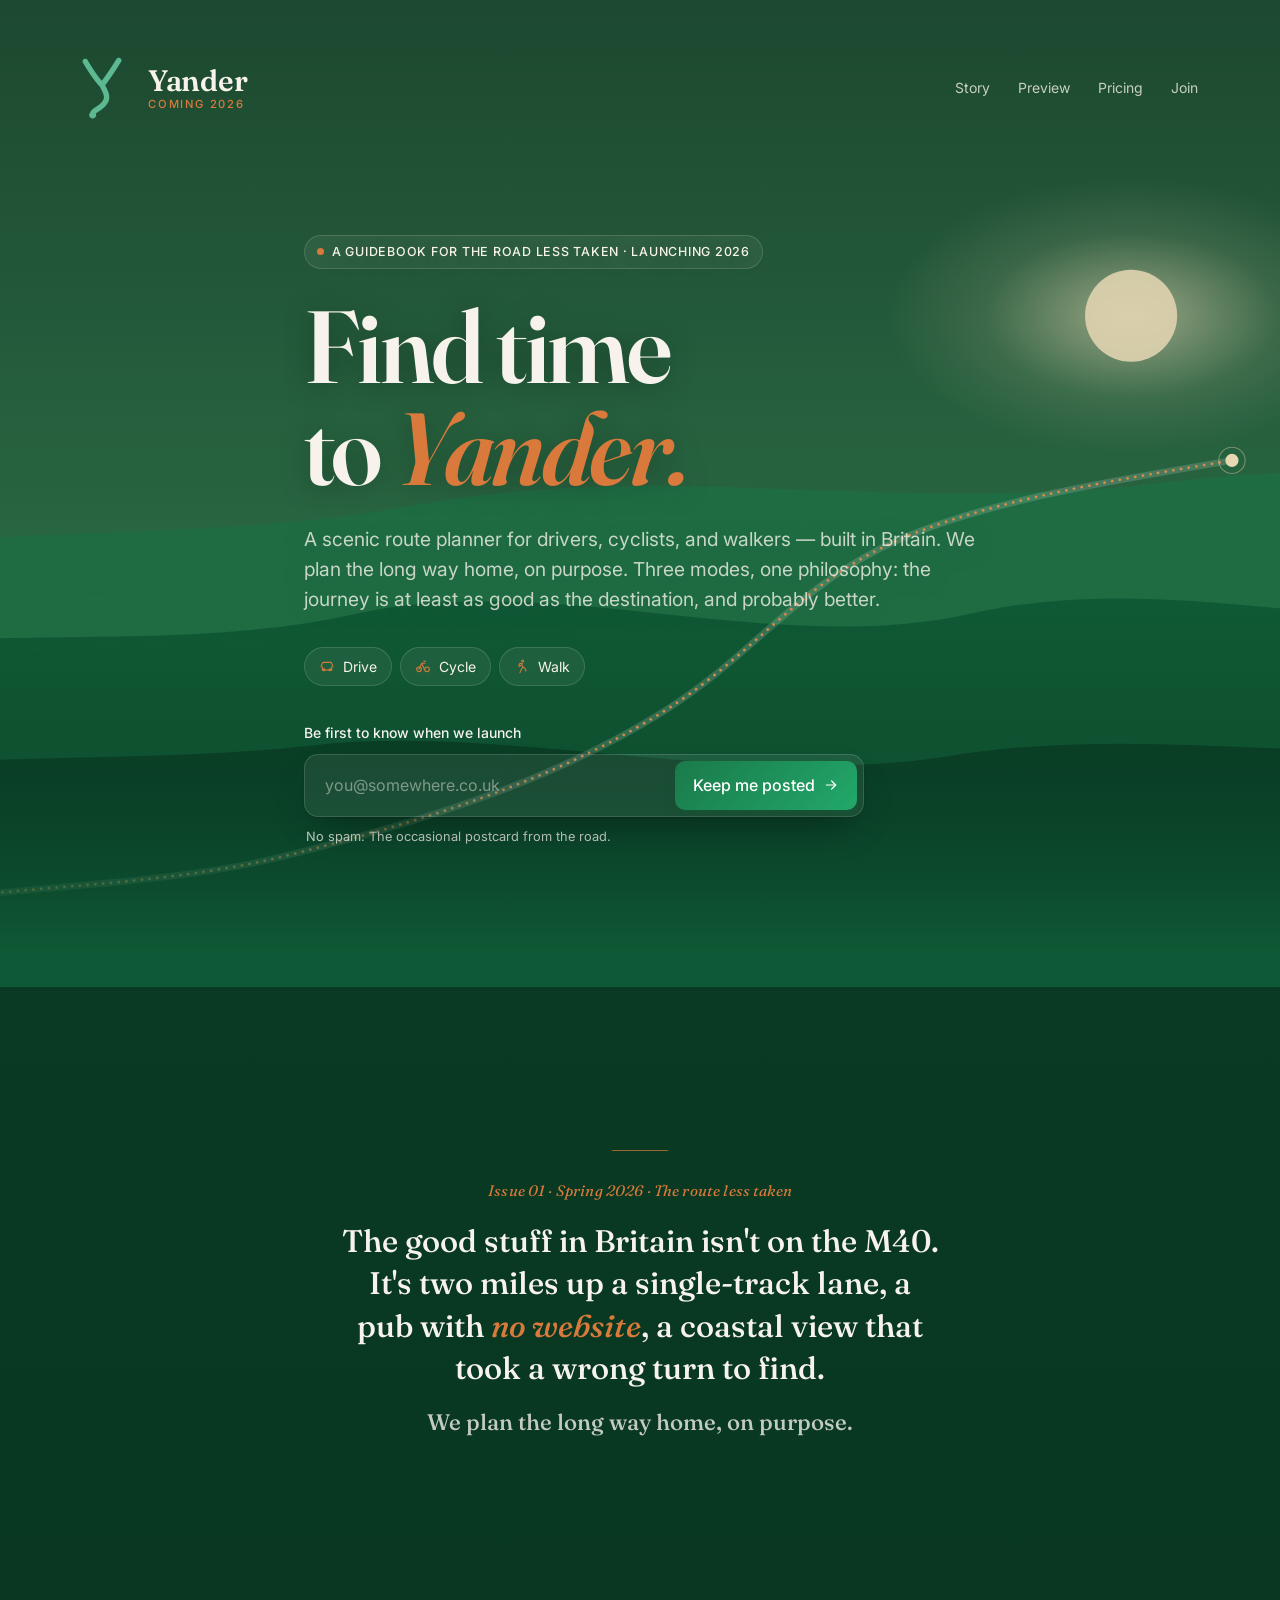
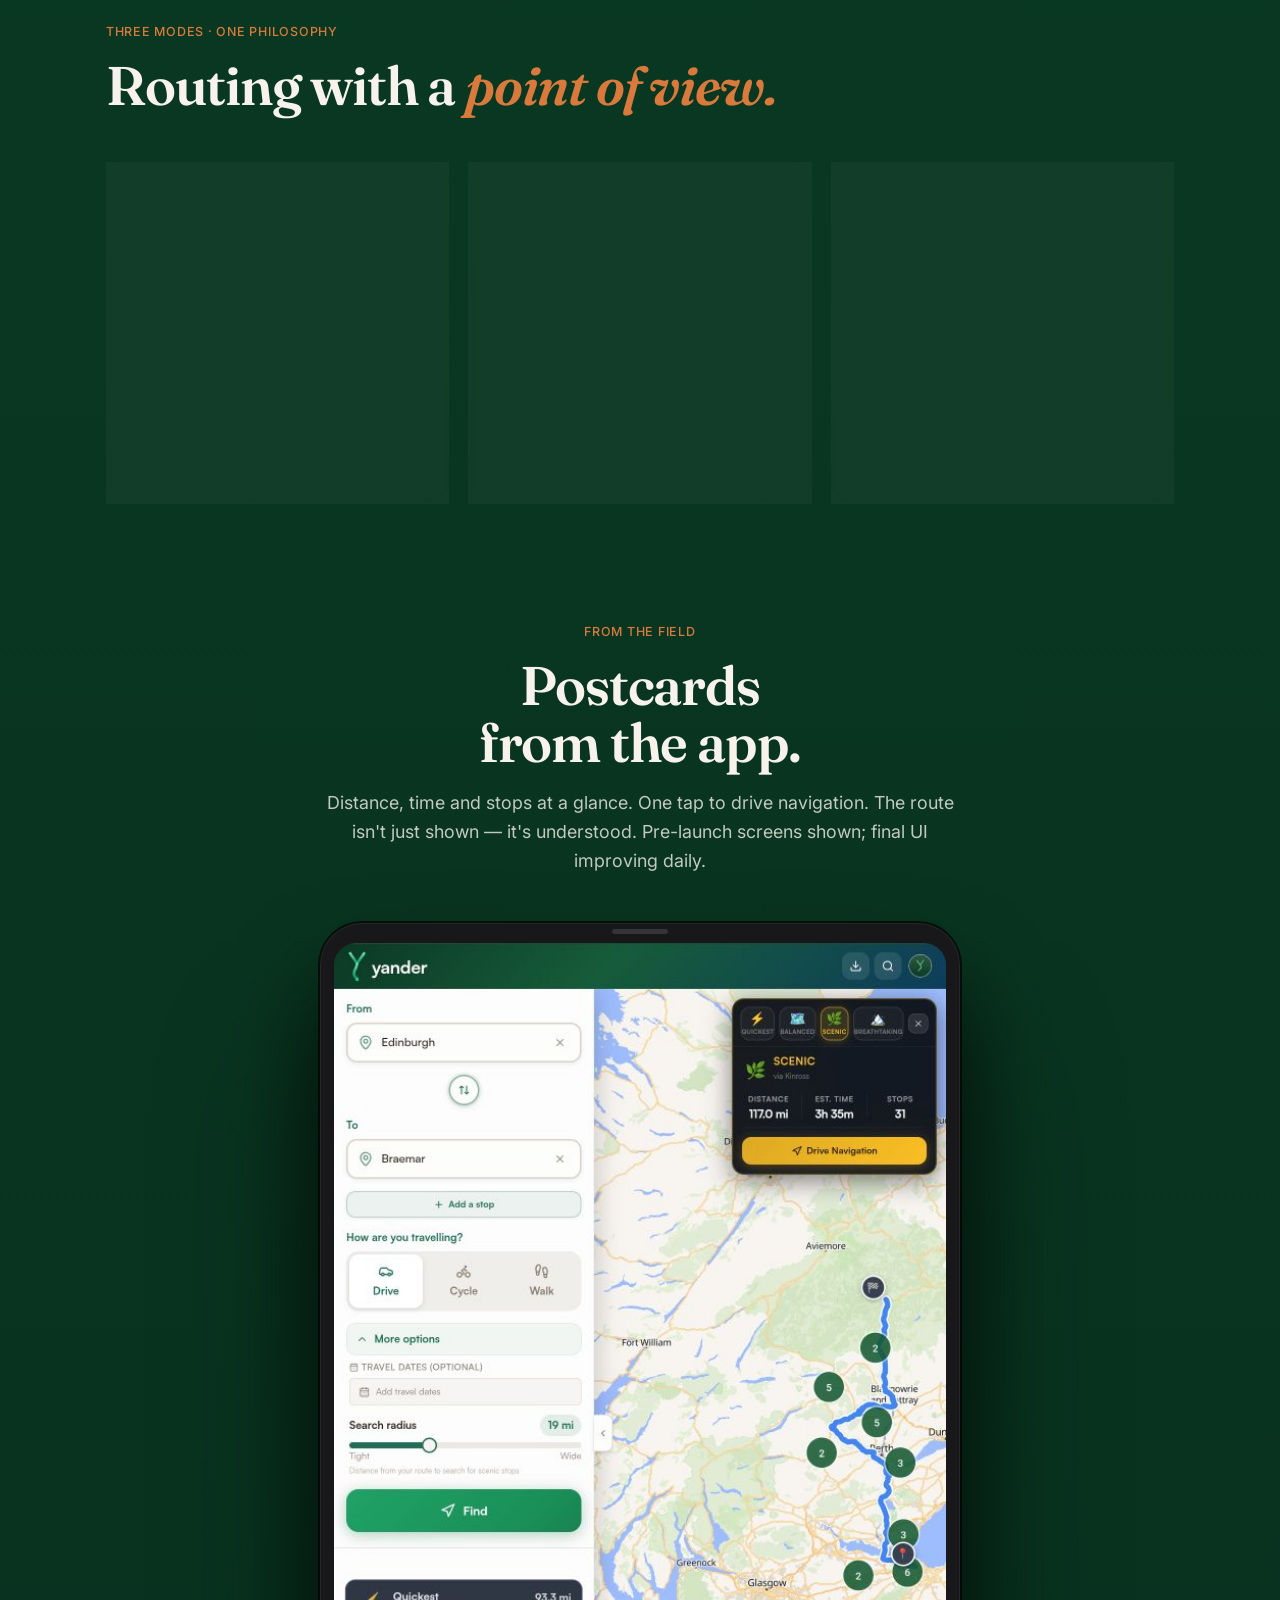
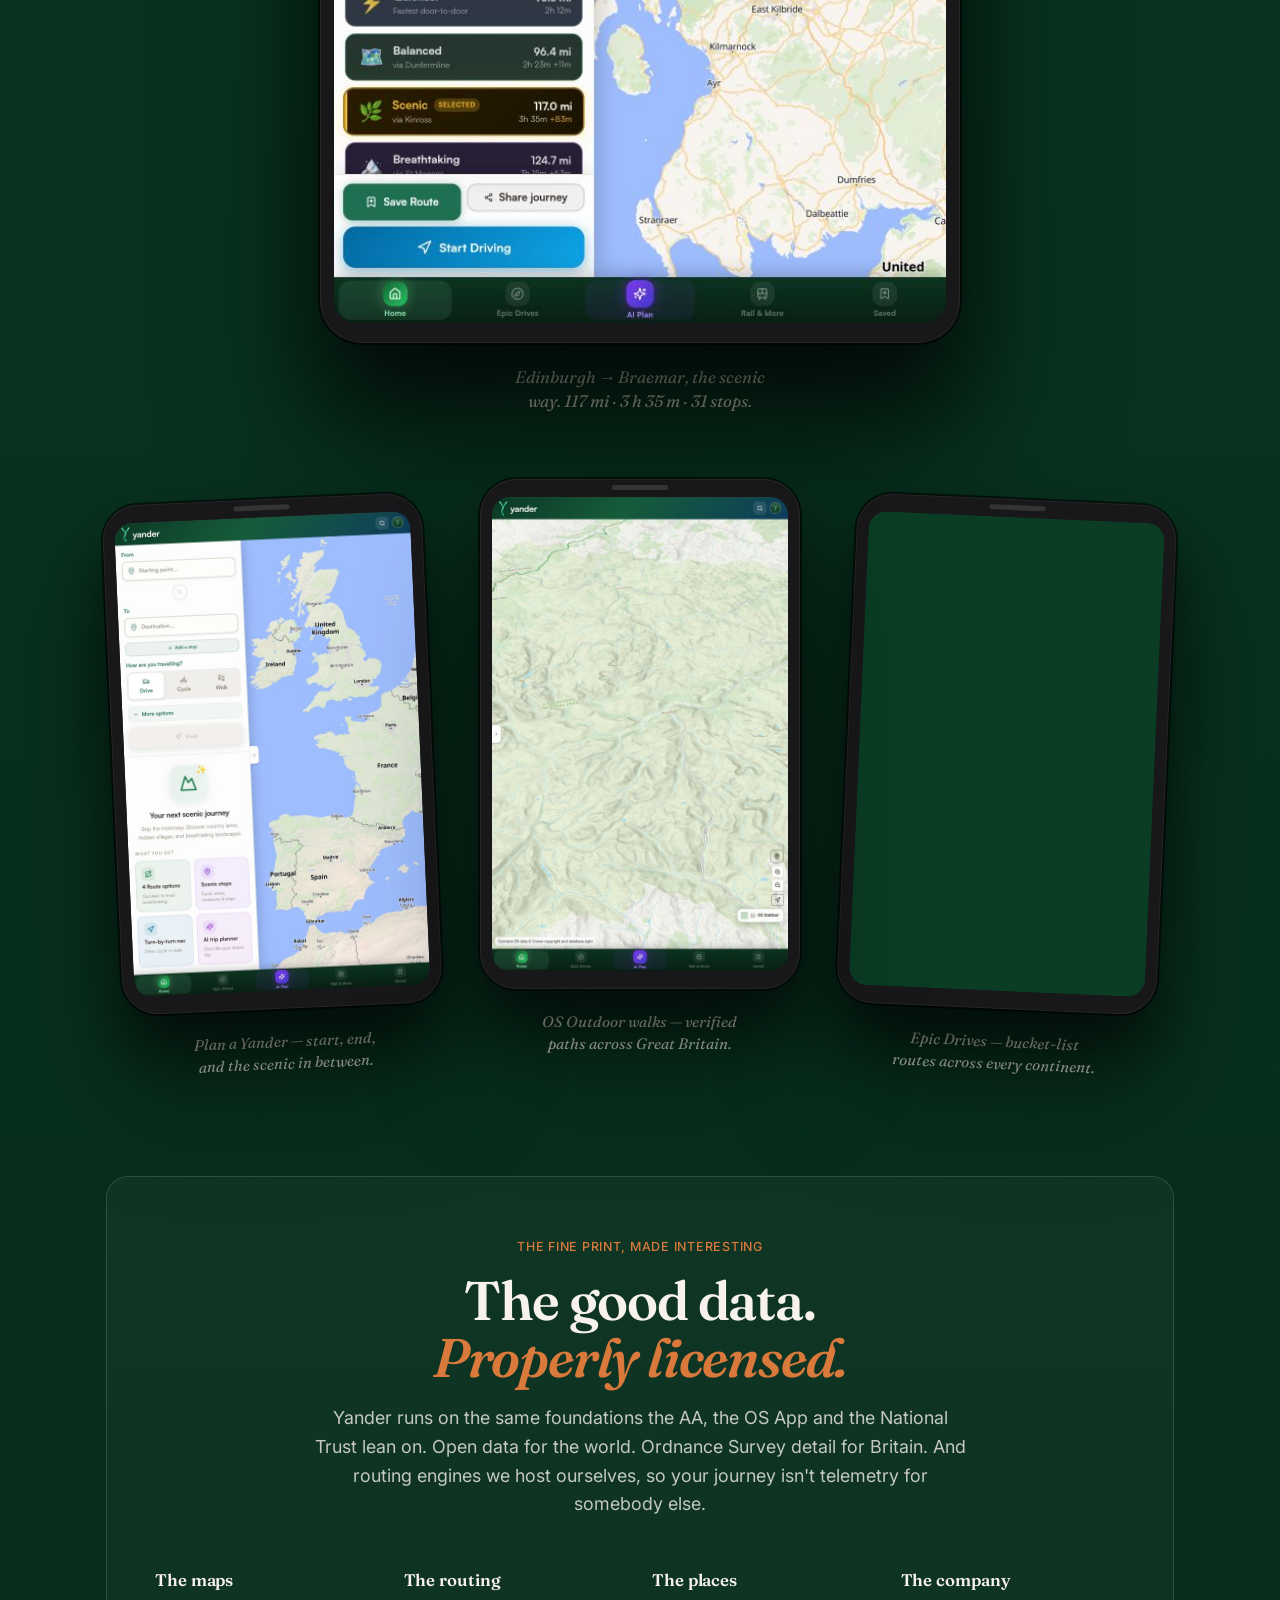
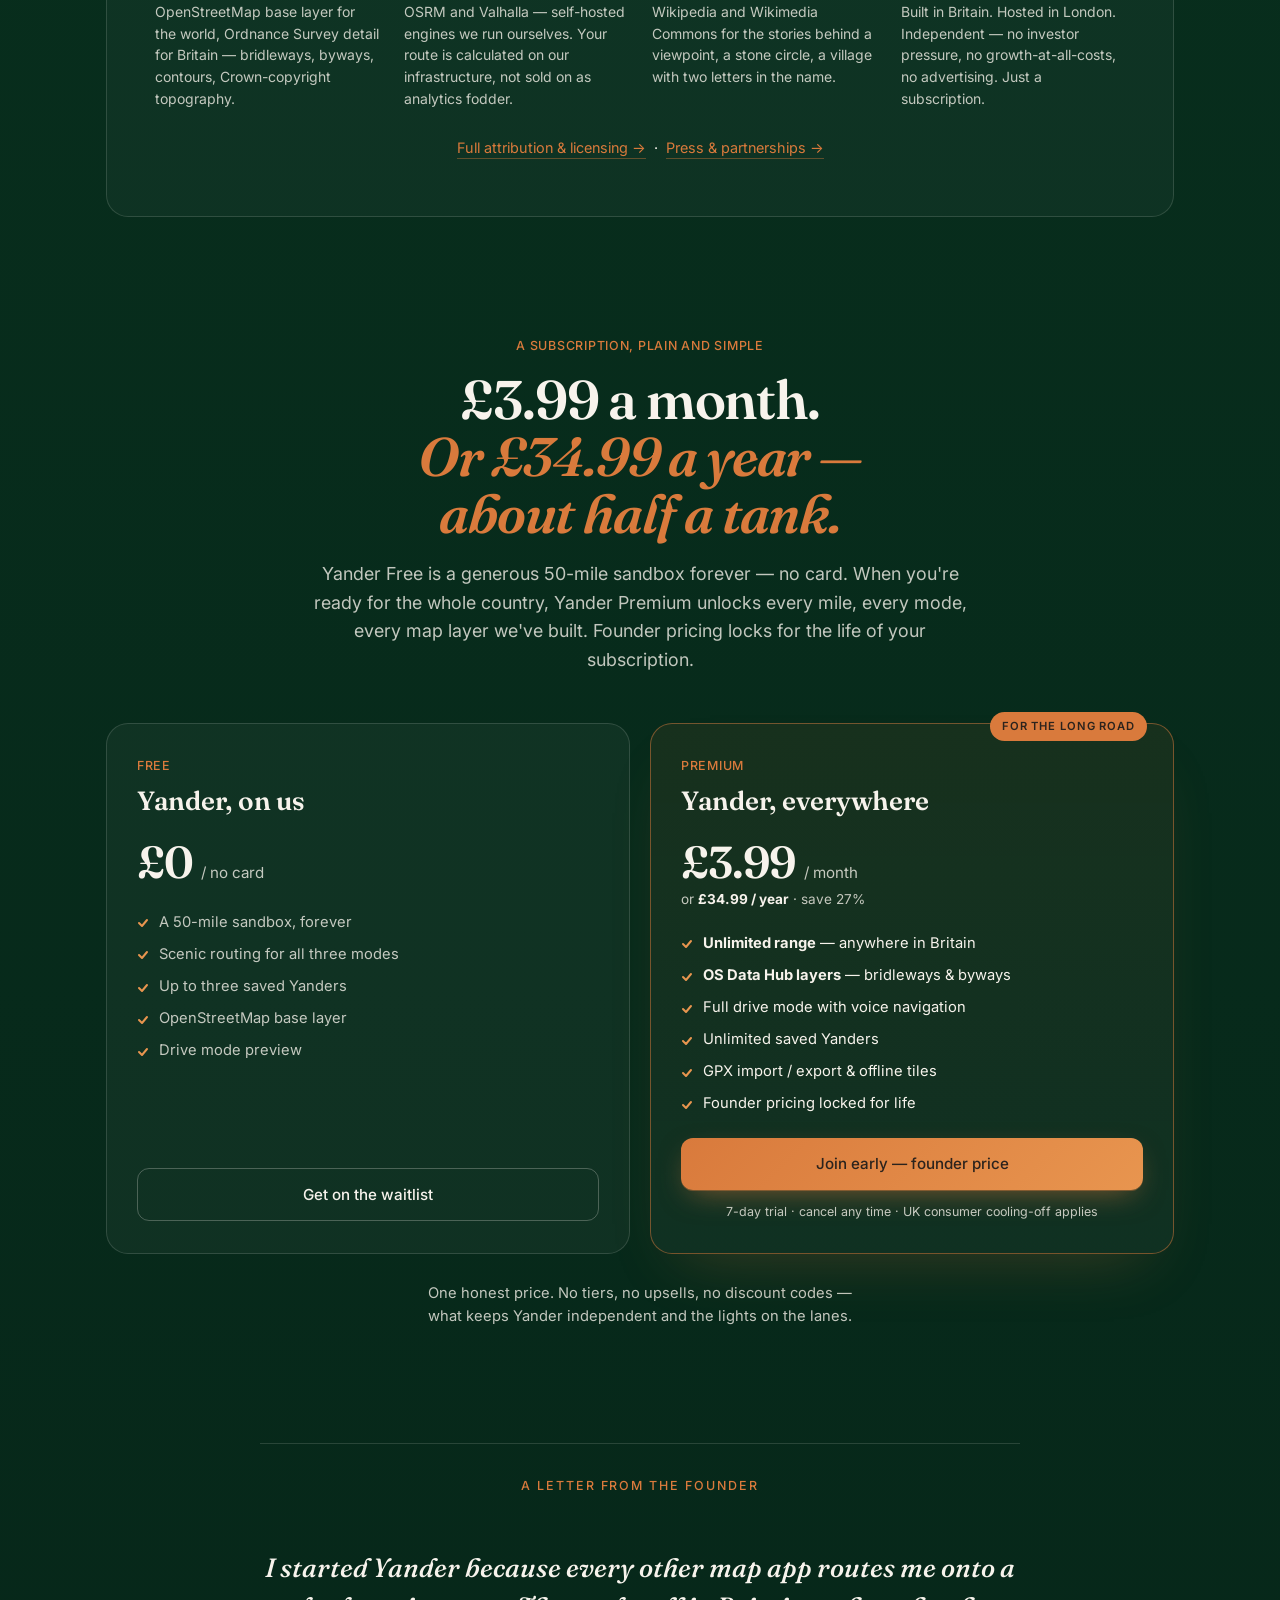
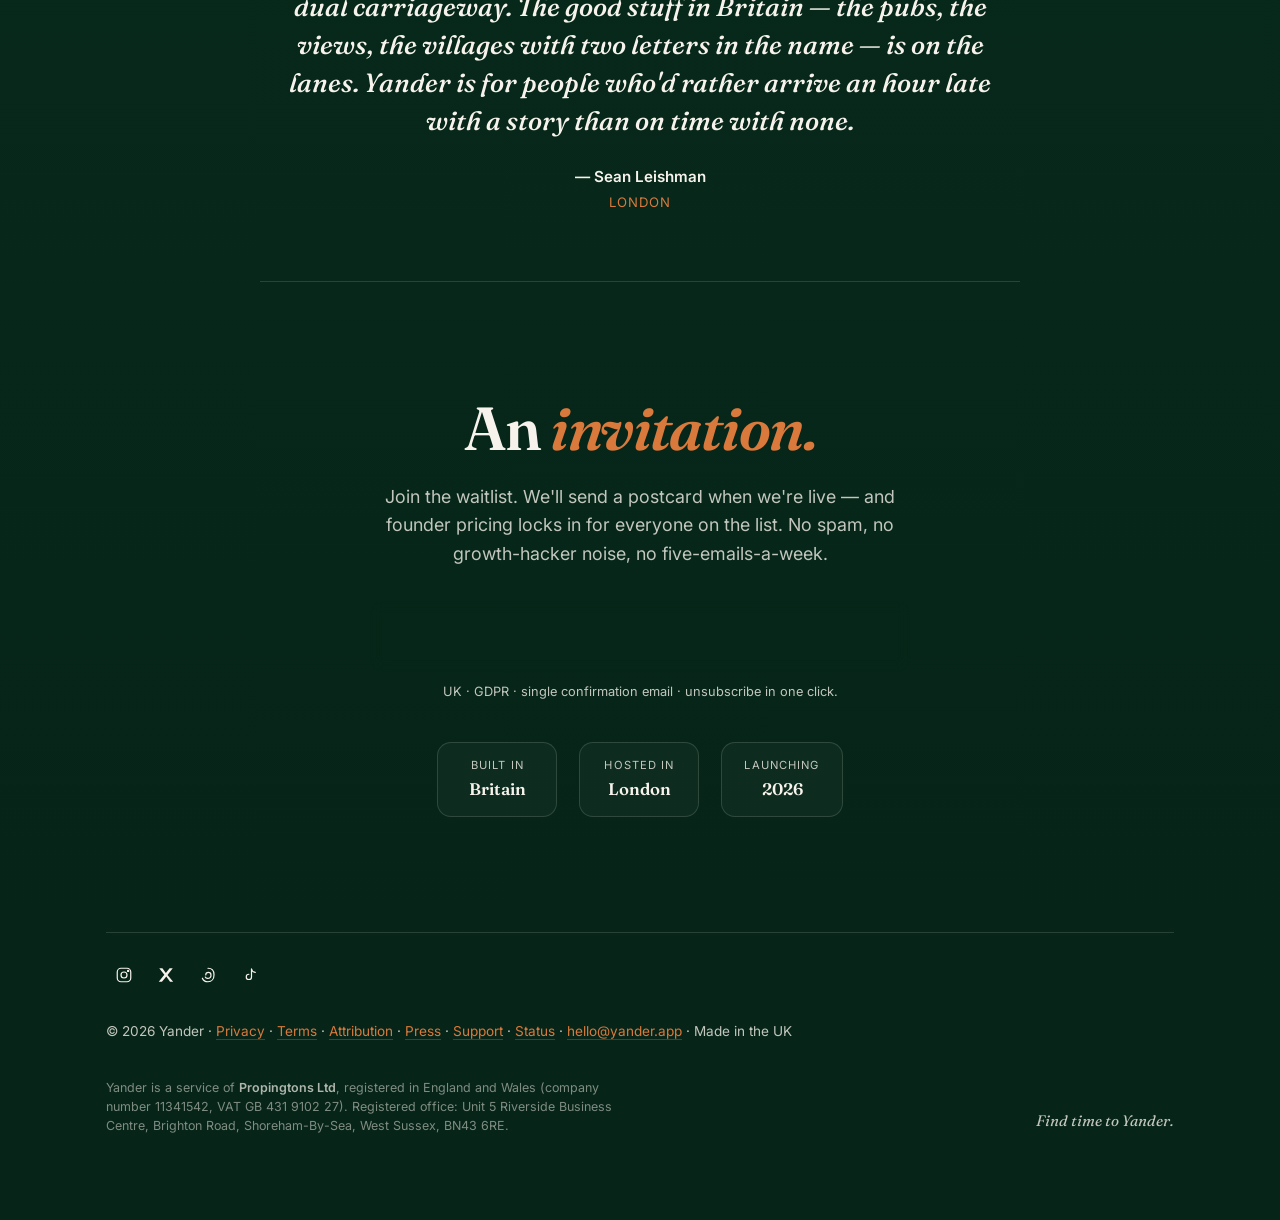
==== index.html @ 9f4876cf "Add Status link to footer (UptimeRobot public status page)" ====
<!doctype html>
<html lang="en">
  <head>
    <meta charset="utf-8" />
    <meta name="viewport" content="width=device-width, initial-scale=1, viewport-fit=cover" />
    <title>Yander — Find time to Yander.</title>
    <meta name="description" content="A guidebook for the road less taken. A scenic route planner for drivers, cyclists, and walkers — built in Britain, launching 2026." />

    <link rel="canonical" href="https://yander.app/" />

    <!-- Open Graph -->
    <meta property="og:title" content="Yander — Find time to Yander." />
    <meta property="og:description" content="A guidebook for the road less taken. A scenic route planner for drivers, cyclists, and walkers — built in Britain." />
    <meta property="og:type" content="website" />
    <meta property="og:url" content="https://yander.app/" />
    <meta property="og:image" content="https://yander.app/assets/og.png" />
    <meta property="og:image:width" content="1200" />
    <meta property="og:image:height" content="630" />
    <meta property="og:image:alt" content="Yander — coming 2026. The route less taken." />
    <meta property="og:site_name" content="Yander" />
    <meta property="og:locale" content="en_GB" />
    <meta name="twitter:card" content="summary_large_image" />
    <meta name="twitter:title" content="Yander — Find time to Yander." />
    <meta name="twitter:description" content="A guidebook for the road less taken. Launching 2026." />
    <meta name="twitter:image" content="https://yander.app/assets/og.png" />
    <meta name="theme-color" content="#0a3d24" />

    <link rel="icon" href="assets/favicon.ico" sizes="any" />
    <link rel="icon" type="image/png" sizes="32x32" href="assets/favicon-32.png" />
    <link rel="icon" type="image/png" sizes="16x16" href="assets/favicon-16.png" />
    <link rel="apple-touch-icon" sizes="180x180" href="assets/apple-touch-icon.png" />

    <!-- Fonts: Fraunces for warmth in the wordmark/hero, Inter for body -->
    <link rel="preconnect" href="https://fonts.googleapis.com" />
    <link rel="preconnect" href="https://fonts.gstatic.com" crossorigin />
    <link
      href="https://fonts.googleapis.com/css2?family=Fraunces:opsz,wght@9..144,400;9..144,500;9..144,600;9..144,700&family=Inter:wght@400;500;600&display=swap"
      rel="stylesheet"
    />

    <link rel="stylesheet" href="styles.css" />
  </head>
  <body>
    <!-- Horizon grid backdrop -->
    <svg class="topo" aria-hidden="true" viewBox="0 0 1600 900" preserveAspectRatio="xMidYMid slice">
      <defs>
        <linearGradient id="horizon-fade" x1="0" y1="0" x2="0" y2="1">
          <stop offset="0%" stop-color="#f7f3ec" stop-opacity="0" />
          <stop offset="55%" stop-color="#f7f3ec" stop-opacity="0.10" />
          <stop offset="100%" stop-color="#f7f3ec" stop-opacity="0" />
        </linearGradient>
        <mask id="horizon-mask">
          <rect x="0" y="0" width="1600" height="900" fill="url(#horizon-fade)" />
        </mask>
      </defs>
      <g stroke="#f7f3ec" stroke-opacity="0.18" stroke-width="0.6" fill="none" mask="url(#horizon-mask)">
        <line x1="-400" y1="900" x2="760" y2="540" />
        <line x1="-100" y1="900" x2="780" y2="540" />
        <line x1="200" y1="900" x2="795" y2="540" />
        <line x1="500" y1="900" x2="805" y2="540" />
        <line x1="800" y1="900" x2="815" y2="540" />
        <line x1="1100" y1="900" x2="825" y2="540" />
        <line x1="1400" y1="900" x2="835" y2="540" />
        <line x1="1700" y1="900" x2="845" y2="540" />
        <line x1="2000" y1="900" x2="855" y2="540" />
      </g>
      <g fill="none" stroke="#f7f3ec" stroke-opacity="0.10" stroke-width="1">
        <path d="M0,560 C300,540 520,548 760,540 C1020,530 1280,545 1600,540" />
        <path d="M0,610 C260,592 480,600 760,592 C1040,584 1280,594 1600,588" />
        <path d="M0,660 C240,640 460,648 740,640 C1040,632 1280,642 1600,636" />
      </g>
    </svg>

    <main class="page">

      <!-- ============ COVER (atmospheric backdrop wraps brand + hero) ============ -->
      <section class="cover">
        <svg class="landscape" viewBox="0 0 1600 900" preserveAspectRatio="xMidYMid slice" aria-hidden="true">
          <defs>
            <linearGradient id="sky" x1="0" y1="0" x2="0" y2="1">
              <stop offset="0%" stop-color="#1f4a32"/>
              <stop offset="55%" stop-color="#2d6b46"/>
              <stop offset="100%" stop-color="#3b8a5a"/>
            </linearGradient>
            <linearGradient id="hill1" x1="0" y1="0" x2="0" y2="1">
              <stop offset="0%" stop-color="#0a3d24"/>
              <stop offset="100%" stop-color="#052017"/>
            </linearGradient>
            <linearGradient id="hill2" x1="0" y1="0" x2="0" y2="1">
              <stop offset="0%" stop-color="#0f5a36"/>
              <stop offset="100%" stop-color="#0a3d24"/>
            </linearGradient>
            <linearGradient id="hill3" x1="0" y1="0" x2="0" y2="1">
              <stop offset="0%" stop-color="#1a7a4a"/>
              <stop offset="100%" stop-color="#0f5a36"/>
            </linearGradient>
            <radialGradient id="sun" cx="78%" cy="32%" r="14%">
              <stop offset="0%" stop-color="#fbe6c2" stop-opacity="0.6"/>
              <stop offset="60%" stop-color="#fbe6c2" stop-opacity="0.12"/>
              <stop offset="100%" stop-color="#fbe6c2" stop-opacity="0"/>
            </radialGradient>
          </defs>
          <rect x="0" y="0" width="1600" height="900" fill="url(#sky)"/>
          <rect x="0" y="0" width="1600" height="900" fill="url(#sun)"/>
          <circle cx="1248" cy="288" r="42" fill="#fbe6c2" opacity="0.85"/>
          <path d="M0,520 C220,470 380,500 600,460 C820,420 1040,470 1280,440 C1440,420 1560,440 1600,430 L1600,900 L0,900 Z" fill="url(#hill3)" opacity="0.55"/>
          <path d="M0,610 C180,560 360,600 540,560 C720,520 920,600 1100,560 C1280,520 1440,580 1600,560 L1600,900 L0,900 Z" fill="url(#hill2)" opacity="0.85"/>
          <path d="M0,720 C140,680 320,700 500,680 C680,660 880,720 1080,690 C1260,660 1440,700 1600,680 L1600,900 L0,900 Z" fill="url(#hill1)"/>
          <path d="M-40,860 C160,800 320,820 480,780 C640,740 740,700 820,650 C900,600 940,540 1020,500 C1100,460 1220,440 1340,420" stroke="#f7f3ec" stroke-width="6" fill="none" stroke-opacity="0.18" stroke-linecap="round"/>
          <path d="M-40,860 C160,800 320,820 480,780 C640,740 740,700 820,650 C900,600 940,540 1020,500 C1100,460 1220,440 1340,420" stroke="#e8954f" stroke-width="2.5" fill="none" stroke-linecap="round" stroke-dasharray="0.1 7"/>
          <circle cx="1340" cy="420" r="6" fill="#fbe6c2"/>
          <circle cx="1340" cy="420" r="12" fill="none" stroke="#fbe6c2" stroke-opacity="0.4"/>
        </svg>

      <!-- ============ HEADER ============ -->
      <header class="brand">
        <img class="emblem" src="assets/yander-y.png" alt="Yander — an organic Y mark whose stem winds like a road to a destination dot" width="120" height="144" />
        <div class="brand__text">
          <div class="wordmark">Yander</div>
          <div class="brand__sub">Coming 2026</div>
        </div>
        <nav class="topnav" aria-label="Primary">
          <a href="#story">Story</a>
          <a href="#showcase">Preview</a>
          <a href="#pricing">Pricing</a>
          <a href="#join">Join</a>
        </nav>
      </header>

      <!-- ============ HERO ============ -->
      <section class="hero">
        <p class="eyebrow"><span class="dot"></span> A guidebook for the road less taken · Launching 2026</p>
        <h1 class="headline">Find time<br />to <em>Yander.</em></h1>
        <p class="lede">
          A scenic route planner for drivers, cyclists, and walkers — built in Britain.
          We plan the long way home, on purpose. Three modes, one philosophy: the
          journey is at least as good as the destination, and probably better.
        </p>

        <ul class="modes" aria-label="Travel modes">
          <li>
            <svg viewBox="0 0 24 24" fill="none" stroke="currentColor" stroke-width="1.6" stroke-linecap="round" stroke-linejoin="round" aria-hidden="true"><path d="M3 13l2-5a2 2 0 0 1 1.9-1.4h10.2A2 2 0 0 1 19 8l2 5"/><path d="M5 18h14"/><path d="M5 13v5"/><path d="M19 13v5"/><circle cx="7.5" cy="17.5" r="1.5"/><circle cx="16.5" cy="17.5" r="1.5"/></svg>
            Drive
          </li>
          <li>
            <svg viewBox="0 0 24 24" fill="none" stroke="currentColor" stroke-width="1.6" stroke-linecap="round" stroke-linejoin="round" aria-hidden="true"><circle cx="6" cy="17" r="3.5"/><circle cx="18" cy="17" r="3.5"/><path d="M6 17l4-9h5"/><path d="M10 8l4 9"/><path d="M13 5h3"/></svg>
            Cycle
          </li>
          <li>
            <svg viewBox="0 0 24 24" fill="none" stroke="currentColor" stroke-width="1.6" stroke-linecap="round" stroke-linejoin="round" aria-hidden="true"><circle cx="13" cy="4.5" r="1.6"/><path d="M9 22l2.5-6 2-2.5-2-3.5L8 13"/><path d="M13.5 13.5l3 2 1.5 4"/><path d="M7 11l2-3 4 .5"/></svg>
            Walk
          </li>
        </ul>

        <form class="signup" id="signup-form" action="/subscribe" method="post" novalidate>
          <label class="signup__label" for="email">
            Be first to know when we launch
          </label>
          <div class="signup__row">
            <input
              id="email"
              name="email"
              type="email"
              required
              autocomplete="email"
              placeholder="you@somewhere.co.uk"
              aria-label="Email address"
            />
            <button type="submit" id="signup-submit">
              <span class="signup__btn-label">Keep me posted</span>
              <svg viewBox="0 0 24 24" fill="none" stroke="currentColor" stroke-width="1.8" stroke-linecap="round" stroke-linejoin="round" aria-hidden="true"><path d="M5 12h14"/><path d="M13 6l6 6-6 6"/></svg>
            </button>
          </div>
          <p class="signup__hint" id="signup-hint" role="status" aria-live="polite">No spam. The occasional postcard from the road.</p>
          <input type="hidden" name="source" value="holding-page" />
        </form>
      </section>
      </section> <!-- /.cover -->

      <!-- ============ STORY (editorial opener) ============ -->
      <section class="manifesto" id="story" aria-label="Why Yander exists">
        <div class="manifesto__rule"><span></span></div>
        <p class="manifesto__kicker">Issue 01 · Spring 2026 · The route less taken</p>
        <p class="manifesto__body">
          The good stuff in Britain isn't on the M40. It's two miles up a single-track
          lane, a pub with <em>no website</em>, a coastal view that took a wrong turn
          to find.
        </p>
        <p class="manifesto__body">
          We plan the long way home, on purpose.
        </p>
      </section>

      <!-- ============ THREE PILLARS ============ -->
      <section class="pillars" id="what" aria-labelledby="what-h">
        <header class="section__head">
          <p class="eyebrow eyebrow--quiet">Three modes · one philosophy</p>
          <h2 id="what-h" class="section__title">Routing with a <em>point of view.</em></h2>
        </header>

        <div class="pillar-grid">

          <article class="pillar">
            <div class="pillar__art" aria-hidden="true">
              <svg viewBox="0 0 200 140" fill="none" stroke="currentColor" stroke-width="1.4" stroke-linecap="round" stroke-linejoin="round">
                <!-- Stylised winding road -->
                <path d="M10,120 C40,100 50,70 80,60 C110,50 130,80 160,70 C180,64 190,40 195,20" stroke="rgba(247,243,236,0.18)" stroke-width="14" stroke-linecap="round"/>
                <path d="M10,120 C40,100 50,70 80,60 C110,50 130,80 160,70 C180,64 190,40 195,20" stroke="#e8954f"/>
                <path d="M10,120 C40,100 50,70 80,60 C110,50 130,80 160,70 C180,64 190,40 195,20" stroke="#f7f3ec" stroke-dasharray="2 6" stroke-opacity="0.5"/>
                <!-- Points of interest -->
                <circle cx="80" cy="60" r="3.5" fill="#e8954f" stroke="none"/>
                <circle cx="160" cy="70" r="3.5" fill="#e8954f" stroke="none"/>
                <!-- Destination -->
                <circle cx="195" cy="20" r="5" fill="#22a86a" stroke="none"/>
                <circle cx="195" cy="20" r="9" stroke="#22a86a" stroke-opacity="0.4"/>
              </svg>
            </div>
            <h3 class="pillar__title">Scenic by default</h3>
            <p class="pillar__body">
              Pick a start, pick a destination, pick a mood — scenic, quiet, coastal.
              Yander finds the route the GPS won't show you. Viewpoints, villages,
              woodland, coast. Always with an honest ETA.
            </p>
          </article>

          <article class="pillar">
            <div class="pillar__art" aria-hidden="true">
              <svg viewBox="0 0 200 140" fill="none" stroke="currentColor" stroke-width="1.4" stroke-linecap="round" stroke-linejoin="round">
                <!-- Phone -->
                <rect x="60" y="14" width="80" height="112" rx="14" stroke="rgba(247,243,236,0.22)" fill="rgba(247,243,236,0.04)"/>
                <!-- Speedo arc -->
                <path d="M82,80 A22,22 0 0 1 118,80" stroke="rgba(247,243,236,0.3)" stroke-width="3"/>
                <path d="M82,80 A22,22 0 0 1 104,58" stroke="#e8954f" stroke-width="3"/>
                <text x="100" y="80" text-anchor="middle" fill="#f7f3ec" font-family="Inter, system-ui" font-size="13" font-weight="600">42</text>
                <text x="100" y="94" text-anchor="middle" fill="rgba(247,243,236,0.55)" font-family="Inter, system-ui" font-size="6" letter-spacing="0.1em">MPH</text>
                <!-- Next instruction -->
                <path d="M76,110 L90,110 L86,106 M90,110 L86,114" stroke="#22a86a"/>
                <line x1="96" y1="110" x2="124" y2="110" stroke="rgba(247,243,236,0.4)"/>
                <line x1="96" y1="118" x2="118" y2="118" stroke="rgba(247,243,236,0.25)"/>
                <!-- Voice waves -->
                <path d="M30,70 q4,-8 8,0 q4,8 8,0" stroke="#e8954f"/>
                <path d="M154,70 q4,-8 8,0 q4,8 8,0" stroke="#e8954f"/>
              </svg>
            </div>
            <h3 class="pillar__title">Drive the long way</h3>
            <p class="pillar__body">
              Drive mode with calm voice prompts, big legible glances, and background
              location that won't drop when a call comes in. A co-pilot for the back
              roads, not a chaperone.
            </p>
          </article>

          <article class="pillar">
            <div class="pillar__art" aria-hidden="true">
              <svg viewBox="0 0 200 140" fill="none" stroke="currentColor" stroke-width="1.4" stroke-linecap="round" stroke-linejoin="round">
                <!-- Compass / radius -->
                <circle cx="100" cy="70" r="46" stroke="rgba(247,243,236,0.18)" stroke-dasharray="3 5"/>
                <circle cx="100" cy="70" r="46" stroke="#e8954f" stroke-opacity="0.35"/>
                <circle cx="100" cy="70" r="4" fill="#22a86a" stroke="none"/>
                <!-- N marker -->
                <text x="100" y="20" text-anchor="middle" fill="rgba(247,243,236,0.5)" font-family="Inter, system-ui" font-size="8" letter-spacing="0.15em">50 MILES</text>
                <!-- Compass points (POIs) -->
                <circle cx="138" cy="42" r="2.5" fill="#e8954f" stroke="none"/>
                <circle cx="62" cy="86" r="2.5" fill="#e8954f" stroke="none"/>
                <circle cx="124" cy="104" r="2.5" fill="#e8954f" stroke="none"/>
                <circle cx="70" cy="48" r="2.5" fill="#e8954f" stroke="none"/>
                <circle cx="146" cy="78" r="2.5" fill="#e8954f" stroke="none"/>
              </svg>
            </div>
            <h3 class="pillar__title">Keep them all</h3>
            <p class="pillar__body">
              Every Yander is saved to your library. Drop pins, write notes, share
              with whoever you'd take along. Ready for next Sunday — or the Sunday
              after that.
            </p>
          </article>

        </div>
      </section>

      <!-- ============ APP SHOWCASE ============ -->
      <section class="showcase" id="showcase" aria-labelledby="showcase-h">
        <header class="section__head section__head--center">
          <p class="eyebrow eyebrow--quiet">From the field</p>
          <h2 id="showcase-h" class="section__title">Postcards<br/>from the app.</h2>
          <p class="section__lede">
            Distance, time and stops at a glance. One tap to drive navigation. The route
            isn't just shown — it's understood. Pre-launch screens shown; final UI improving daily.
          </p>
        </header>

        <div class="ipads">

          <!-- Hero iPad: full route view -->
          <figure class="ipad ipad--hero" aria-label="Yander scenic route from Edinburgh to Braemar, 117 miles, 3 hours 35 minutes, 31 curated stops">
            <div class="device device--tablet">
              <span class="device__notch" aria-hidden="true"></span>
              <img src="./assets/yander-screen-route.jpg" alt="Yander route planner showing a 117-mile scenic drive from Edinburgh to Braemar via Kinross with 31 curated stops." loading="eager" decoding="async" />
            </div>
            <figcaption>Edinburgh → Braemar, the scenic way. <span style="white-space:nowrap">117 mi · 3 h 35 m · 31 stops.</span></figcaption>
          </figure>

          <!-- Supporting row -->
          <div class="ipads__row">
            <figure class="ipad ipad--left" aria-label="Yander planner with drive, cycle and walk modes">
              <div class="device device--tablet">
                <span class="device__notch" aria-hidden="true"></span>
                <img src="./assets/yander-screen-planner.jpg" alt="Yander planner with From / To fields, drive, cycle and walk modes, and a UK and Europe map view." loading="lazy" decoding="async" />
              </div>
              <figcaption>Plan a Yander — start, end, and the scenic in&nbsp;between.</figcaption>
            </figure>
            <figure class="ipad ipad--center" aria-label="Yander OS Outdoor walk mode showing terrain detail in the Cairngorms">
              <div class="device device--tablet">
                <span class="device__notch" aria-hidden="true"></span>
                <img src="./assets/yander-screen-walk.jpg" alt="Yander Walk mode showing Ordnance Survey Outdoor map detail across the Cairngorms." loading="lazy" decoding="async" />
              </div>
              <figcaption>OS Outdoor walks — verified paths across Great&nbsp;Britain.</figcaption>
            </figure>
            <figure class="ipad ipad--right" aria-label="Yander Epic Drives carousel">
              <div class="device device--tablet">
                <span class="device__notch" aria-hidden="true"></span>
                <img src="./assets/yander-screen-epic.jpg" alt="Yander Epic Drives screen featuring Amalfi Coast, North Coast 500, Ring of Kerry, Trollstigen, Transfăgărășan, Stelvio and Grossglockner." loading="lazy" decoding="async" />
              </div>
              <figcaption>Epic Drives — bucket-list routes across every continent.</figcaption>
            </figure>
          </div>
        </div>
      </section>

      <!-- ============ legacy phones (removed) ============ -->
      <div hidden class="phones-legacy-removed">

          <!-- Phone 1: Plan view -->
          <figure class="phone phone--left" aria-label="Yander route planning view">
            <svg viewBox="0 0 240 480" xmlns="http://www.w3.org/2000/svg">
              <!-- Phone body -->
              <rect x="2" y="2" width="236" height="476" rx="36" fill="#f7f3ec" stroke="rgba(247,243,236,0.3)" stroke-width="2"/>
              <rect x="10" y="10" width="220" height="460" rx="28" fill="#fbf8f2"/>
              <!-- Notch -->
              <rect x="100" y="18" width="40" height="6" rx="3" fill="#2b231d" opacity="0.18"/>
              <!-- Status bar -->
              <text x="22" y="44" fill="#2b231d" font-family="Inter, system-ui" font-size="9" font-weight="600">9:41</text>
              <!-- Top header -->
              <text x="22" y="74" fill="#2b231d" font-family="Fraunces, Georgia, serif" font-size="20" font-weight="600">Plan a Yander</text>
              <text x="22" y="92" fill="#6a5d50" font-family="Inter, system-ui" font-size="9">Tuesday · scenic drive · 2 h</text>
              <!-- From -->
              <rect x="18" y="106" width="204" height="36" rx="10" fill="#fff" stroke="#e8dfd1"/>
              <circle cx="32" cy="124" r="4" fill="#1a7a4a"/>
              <text x="44" y="122" fill="#6a5d50" font-family="Inter, system-ui" font-size="7" letter-spacing="0.05em">FROM</text>
              <text x="44" y="134" fill="#2b231d" font-family="Inter, system-ui" font-size="10" font-weight="500">Oxford, OX1</text>
              <!-- To -->
              <rect x="18" y="150" width="204" height="36" rx="10" fill="#fff" stroke="#e8dfd1"/>
              <path d="M28,164 l8,-6 l0,12 z" fill="#d97a3c"/>
              <text x="44" y="166" fill="#6a5d50" font-family="Inter, system-ui" font-size="7" letter-spacing="0.05em">TO</text>
              <text x="44" y="178" fill="#2b231d" font-family="Inter, system-ui" font-size="10" font-weight="500">The Cotswolds (anywhere lovely)</text>
              <!-- Map preview -->
              <rect x="18" y="200" width="204" height="180" rx="12" fill="#eaddc7"/>
              <!-- Map roads -->
              <path d="M30,360 C70,330 80,290 120,260 C160,230 180,200 210,210" stroke="#fff" stroke-width="6" fill="none" stroke-linecap="round"/>
              <path d="M30,360 C70,330 80,290 120,260 C160,230 180,200 210,210" stroke="#d97a3c" stroke-width="2.5" fill="none" stroke-linecap="round"/>
              <!-- POI dots -->
              <circle cx="80" cy="305" r="4" fill="#1a7a4a"/>
              <circle cx="140" cy="245" r="4" fill="#1a7a4a"/>
              <circle cx="210" cy="210" r="5" fill="#d97a3c"/>
              <!-- Bottom CTA -->
              <rect x="18" y="408" width="204" height="42" rx="14" fill="#0f5a36"/>
              <text x="120" y="434" text-anchor="middle" fill="#f7f3ec" font-family="Inter, system-ui" font-size="11" font-weight="600">Find a scenic route</text>
            </svg>
            <figcaption>Plan a Yander — start, end, and the scenic in-between.</figcaption>
          </figure>

          <!-- Phone 2: Drive view -->
          <figure class="phone phone--center" aria-label="Yander drive mode with turn-by-turn navigation">
            <svg viewBox="0 0 240 480" xmlns="http://www.w3.org/2000/svg">
              <rect x="2" y="2" width="236" height="476" rx="36" fill="#0a3d24" stroke="rgba(247,243,236,0.18)" stroke-width="2"/>
              <rect x="10" y="10" width="220" height="460" rx="28" fill="#062418"/>
              <rect x="100" y="18" width="40" height="6" rx="3" fill="#000" opacity="0.5"/>
              <!-- Map background -->
              <rect x="10" y="10" width="220" height="280" rx="28" fill="#0f5a36"/>
              <path d="M20,280 C70,240 90,200 120,170 C150,140 180,110 220,90" stroke="rgba(247,243,236,0.18)" stroke-width="22" fill="none" stroke-linecap="round"/>
              <path d="M20,280 C70,240 90,200 120,170 C150,140 180,110 220,90" stroke="#d97a3c" stroke-width="5" fill="none" stroke-linecap="round"/>
              <circle cx="120" cy="170" r="9" fill="#22a86a"/>
              <circle cx="120" cy="170" r="14" fill="none" stroke="#22a86a" stroke-opacity="0.4"/>
              <!-- Instruction bar -->
              <rect x="18" y="38" width="204" height="60" rx="14" fill="#f7f3ec"/>
              <path d="M40,68 L60,68 L54,62 M60,68 L54,74" stroke="#0f5a36" stroke-width="3" stroke-linecap="round" stroke-linejoin="round" fill="none"/>
              <text x="76" y="62" fill="#6a5d50" font-family="Inter, system-ui" font-size="7" letter-spacing="0.06em">IN 400 YARDS</text>
              <text x="76" y="80" fill="#2b231d" font-family="Inter, system-ui" font-size="12" font-weight="600">Turn right onto B4632</text>
              <!-- Bottom card -->
              <rect x="10" y="290" width="220" height="180" rx="28" fill="#f7f3ec"/>
              <text x="22" y="318" fill="#6a5d50" font-family="Inter, system-ui" font-size="8" letter-spacing="0.1em">ARRIVING</text>
              <text x="22" y="346" fill="#2b231d" font-family="Fraunces, Georgia, serif" font-size="28" font-weight="600">11:42</text>
              <text x="22" y="360" fill="#6a5d50" font-family="Inter, system-ui" font-size="9">12 mi · 28 min</text>
              <!-- Speed -->
              <rect x="156" y="304" width="60" height="60" rx="14" fill="#fff" stroke="#e8dfd1"/>
              <text x="186" y="334" text-anchor="middle" fill="#2b231d" font-family="Fraunces, Georgia, serif" font-size="22" font-weight="600">38</text>
              <text x="186" y="350" text-anchor="middle" fill="#6a5d50" font-family="Inter, system-ui" font-size="7" letter-spacing="0.1em">MPH</text>
              <!-- Buttons -->
              <rect x="18" y="380" width="100" height="40" rx="12" fill="#0f5a36"/>
              <text x="68" y="404" text-anchor="middle" fill="#f7f3ec" font-family="Inter, system-ui" font-size="10" font-weight="600">End drive</text>
              <rect x="124" y="380" width="92" height="40" rx="12" fill="none" stroke="#0f5a36" stroke-width="1.5"/>
              <text x="170" y="404" text-anchor="middle" fill="#0f5a36" font-family="Inter, system-ui" font-size="10" font-weight="600">Mute voice</text>
              <text x="120" y="446" text-anchor="middle" fill="#6a5d50" font-family="Fraunces, Georgia, serif" font-style="italic" font-size="9">Take the long way home.</text>
            </svg>
            <figcaption>Drive mode — calm voice, big glances, hands on the wheel.</figcaption>
          </figure>

          <!-- Phone 3: Saved -->
          <figure class="phone phone--right" aria-label="Yander saved routes">
            <svg viewBox="0 0 240 480" xmlns="http://www.w3.org/2000/svg">
              <rect x="2" y="2" width="236" height="476" rx="36" fill="#f7f3ec" stroke="rgba(247,243,236,0.3)" stroke-width="2"/>
              <rect x="10" y="10" width="220" height="460" rx="28" fill="#fbf8f2"/>
              <rect x="100" y="18" width="40" height="6" rx="3" fill="#2b231d" opacity="0.18"/>
              <text x="22" y="44" fill="#2b231d" font-family="Inter, system-ui" font-size="9" font-weight="600">9:41</text>
              <text x="22" y="74" fill="#2b231d" font-family="Fraunces, Georgia, serif" font-size="20" font-weight="600">Your Yanders</text>
              <text x="22" y="92" fill="#6a5d50" font-family="Inter, system-ui" font-size="9">7 saved · 142 mi this month</text>

              <!-- Saved cards -->
              <g>
                <rect x="18" y="108" width="204" height="68" rx="12" fill="#fff" stroke="#e8dfd1"/>
                <rect x="28" y="118" width="48" height="48" rx="8" fill="#eaddc7"/>
                <path d="M32,156 C40,148 44,144 52,142 C60,140 64,148 72,148" stroke="#d97a3c" stroke-width="2" fill="none"/>
                <text x="86" y="130" fill="#2b231d" font-family="Inter, system-ui" font-size="11" font-weight="600">Coast road · Whitby</text>
                <text x="86" y="146" fill="#6a5d50" font-family="Inter, system-ui" font-size="8">38 mi · scenic · saved Sun</text>
                <text x="86" y="162" fill="#1a7a4a" font-family="Inter, system-ui" font-size="8" font-weight="600">★ ★ ★ ★ ★</text>
              </g>
              <g>
                <rect x="18" y="184" width="204" height="68" rx="12" fill="#fff" stroke="#e8dfd1"/>
                <rect x="28" y="194" width="48" height="48" rx="8" fill="#e3d6bc"/>
                <path d="M32,232 C42,224 50,212 60,214 C68,216 70,222 72,224" stroke="#1a7a4a" stroke-width="2" fill="none"/>
                <text x="86" y="206" fill="#2b231d" font-family="Inter, system-ui" font-size="11" font-weight="600">Edge of the Dales loop</text>
                <text x="86" y="222" fill="#6a5d50" font-family="Inter, system-ui" font-size="8">22 mi · cycle · saved Fri</text>
                <text x="86" y="238" fill="#1a7a4a" font-family="Inter, system-ui" font-size="8" font-weight="600">★ ★ ★ ★ ☆</text>
              </g>
              <g>
                <rect x="18" y="260" width="204" height="68" rx="12" fill="#fff" stroke="#e8dfd1"/>
                <rect x="28" y="270" width="48" height="48" rx="8" fill="#d9c8a8"/>
                <path d="M32,308 C40,302 48,294 56,296 C64,298 68,306 72,300" stroke="#d97a3c" stroke-width="2" fill="none"/>
                <text x="86" y="282" fill="#2b231d" font-family="Inter, system-ui" font-size="11" font-weight="600">Lanes round Lavenham</text>
                <text x="86" y="298" fill="#6a5d50" font-family="Inter, system-ui" font-size="8">14 mi · walk · saved Mon</text>
                <text x="86" y="314" fill="#6a5d50" font-family="Inter, system-ui" font-size="8">★ ★ ★ ★ ☆</text>
              </g>

              <!-- Tab bar -->
              <rect x="18" y="408" width="204" height="44" rx="14" fill="#fff" stroke="#e8dfd1"/>
              <circle cx="50" cy="430" r="4" fill="#0f5a36"/>
              <text x="60" y="434" fill="#0f5a36" font-family="Inter, system-ui" font-size="9" font-weight="600">Saved</text>
              <text x="120" y="434" text-anchor="middle" fill="#6a5d50" font-family="Inter, system-ui" font-size="9">Plan</text>
              <text x="190" y="434" text-anchor="middle" fill="#6a5d50" font-family="Inter, system-ui" font-size="9">Drive</text>
            </svg>
            <figcaption>Your library — every Yander, ready for next Sunday.</figcaption>
          </figure>

      </div>

      <!-- ============ FIELD NOTES (trust) ============ -->
      <section class="trust" aria-labelledby="trust-h">
        <header class="section__head section__head--center">
          <p class="eyebrow eyebrow--quiet">The fine print, made interesting</p>
          <h2 id="trust-h" class="section__title">The good data.<br/><em>Properly licensed.</em></h2>
          <p class="section__lede">
            Yander runs on the same foundations the AA, the OS App and the National
            Trust lean on. Open data for the world. Ordnance Survey detail for Britain.
            And routing engines we host ourselves, so your journey isn't telemetry for
            somebody else.
          </p>
        </header>

        <ul class="trust-grid">
          <li>
            <h4>The maps</h4>
            <p>OpenStreetMap base layer for the world, Ordnance Survey detail for Britain — bridleways, byways, contours, Crown-copyright topography.</p>
          </li>
          <li>
            <h4>The routing</h4>
            <p>OSRM and Valhalla — self-hosted engines we run ourselves. Your route is calculated on our infrastructure, not sold on as analytics fodder.</p>
          </li>
          <li>
            <h4>The places</h4>
            <p>Wikipedia and Wikimedia Commons for the stories behind a viewpoint, a stone circle, a village with two letters in the name.</p>
          </li>
          <li>
            <h4>The company</h4>
            <p>Built in Britain. Hosted in London. Independent — no investor pressure, no growth-at-all-costs, no advertising. Just a subscription.</p>
          </li>
        </ul>
        <p class="trust-foot"><a href="/attribution">Full attribution & licensing →</a> &nbsp;·&nbsp; <a href="/press">Press &amp; partnerships →</a></p>
      </section>

      <!-- ============ PRICING ============ -->
      <section class="pricing" id="pricing" aria-labelledby="pricing-h">
        <header class="section__head section__head--center">
          <p class="eyebrow eyebrow--quiet">A subscription, plain and simple</p>
          <h2 id="pricing-h" class="section__title">£3.99 a month.<br/><em>Or £34.99 a year &mdash; <span style="white-space:nowrap">about half a tank.</span></em></h2>
          <p class="section__lede">
            Yander Free is a generous 50-mile sandbox forever — no card. When you're
            ready for the whole country, Yander Premium unlocks every mile, every
            mode, every map layer we've built. Founder pricing locks for the life of
            your subscription.
          </p>
        </header>

        <div class="plans">
          <article class="plan plan--free">
            <header>
              <p class="plan__tag">Free</p>
              <h3 class="plan__name">Yander, on us</h3>
              <p class="plan__price"><span class="plan__amount">£0</span><span class="plan__per">/ no card</span></p>
            </header>
            <ul class="plan__list">
              <li>A 50-mile sandbox, forever</li>
              <li>Scenic routing for all three modes</li>
              <li>Up to three saved Yanders</li>
              <li>OpenStreetMap base layer</li>
              <li>Drive mode preview</li>
            </ul>
            <a class="plan__cta plan__cta--ghost" href="#join">Get on the waitlist</a>
          </article>

          <article class="plan plan--premium" aria-label="Most popular">
            <div class="plan__ribbon">For the long road</div>
            <header>
              <p class="plan__tag">Premium</p>
              <h3 class="plan__name">Yander, everywhere</h3>
              <p class="plan__price">
                <span class="plan__amount">£3.99</span><span class="plan__per">/ month</span>
              </p>
              <p class="plan__or">or <strong>£34.99 / year</strong> · save 27%</p>
            </header>
            <ul class="plan__list">
              <li><strong>Unlimited range</strong> — anywhere in Britain</li>
              <li><strong>OS Data Hub layers</strong> — bridleways &amp; byways</li>
              <li>Full drive mode with voice navigation</li>
              <li>Unlimited saved Yanders</li>
              <li>GPX import / export &amp; offline tiles</li>
              <li>Founder pricing locked for life</li>
            </ul>
            <a class="plan__cta plan__cta--solid" href="#join">Join early — founder price</a>
            <p class="plan__fine">7-day trial · cancel any time · UK consumer cooling-off applies</p>
          </article>
        </div>

        <p class="pricing-foot">
          One honest price. No tiers, no upsells, no discount codes — what keeps
          Yander independent and the lights on the lanes.
        </p>
      </section>

      <!-- ============ LETTER FROM THE FOUNDER ============ -->
      <section class="founder" aria-label="A letter from the founder">
        <p class="founder__from">A letter from the founder</p>
        <blockquote class="founder__quote">
          <p>
            I started Yander because every other map app routes me onto a dual
            carriageway. The good stuff in Britain — the pubs, the views, the villages
            with two letters in the name — is on the lanes. Yander is for people
            who'd rather arrive an hour late with a story than on time with none.
          </p>
          <footer class="founder__cite">
            <strong>— Sean Leishman</strong>
            <span>London</span>
          </footer>
        </blockquote>
      </section>

      <!-- ============ CTA ============ -->
      <section class="cta" id="join" aria-labelledby="cta-h">
        <h2 id="cta-h" class="cta__title">An <em>invitation.</em></h2>
        <p class="cta__body">
          Join the waitlist. We'll send a postcard when we're live — and founder
          pricing locks in for everyone on the list. No spam, no growth-hacker
          noise, no five-emails-a-week.
        </p>
        <form class="signup signup--big" id="signup-form-2" action="/subscribe" method="post" novalidate>
          <div class="signup__row">
            <input
              id="email-2"
              name="email"
              type="email"
              required
              autocomplete="email"
              placeholder="you@somewhere.co.uk"
              aria-label="Email address"
            />
            <button type="submit" class="signup__btn">
              <span class="signup__btn-label">Add me to the list</span>
              <svg viewBox="0 0 24 24" fill="none" stroke="currentColor" stroke-width="1.8" stroke-linecap="round" stroke-linejoin="round" aria-hidden="true"><path d="M5 12h14"/><path d="M13 6l6 6-6 6"/></svg>
            </button>
          </div>
          <p class="signup__hint" id="signup-hint-2" role="status" aria-live="polite">UK · GDPR · single confirmation email · unsubscribe in one click.</p>
          <input type="hidden" name="source" value="homepage-cta" />
        </form>

        <ul class="cta-badges" aria-label="Built in Britain">
          <li><span class="cta-badges__k">Built in</span><span class="cta-badges__v">Britain</span></li>
          <li><span class="cta-badges__k">Hosted in</span><span class="cta-badges__v">London</span></li>
          <li><span class="cta-badges__k">Launching</span><span class="cta-badges__v">2026</span></li>
        </ul>
      </section>

      <!-- ============ FOOTER ============ -->
      <footer class="foot">
        <div class="foot__left">
        <nav class="social" aria-label="Yander on social">
          <a href="https://instagram.com/getyander" rel="me noopener" target="_blank" aria-label="Yander on Instagram">
            <svg viewBox="0 0 24 24" fill="none" stroke="currentColor" stroke-width="1.6" stroke-linecap="round" stroke-linejoin="round" aria-hidden="true"><rect x="3" y="3" width="18" height="18" rx="5"/><circle cx="12" cy="12" r="4"/><circle cx="17.5" cy="6.5" r=".8" fill="currentColor"/></svg>
          </a>
          <a href="https://x.com/getyander" rel="me noopener" target="_blank" aria-label="Yander on X">
            <svg viewBox="0 0 24 24" fill="currentColor" aria-hidden="true"><path d="M3 3h4.2l4.6 6.4L16.8 3H21l-7 9.1L21.6 21H17.4l-5-6.9L6.6 21H2.3l7.5-9.5z"/></svg>
          </a>
          <a href="https://threads.net/@getyander" rel="me noopener" target="_blank" aria-label="Yander on Threads">
            <svg viewBox="0 0 24 24" fill="none" stroke="currentColor" stroke-width="1.6" stroke-linecap="round" stroke-linejoin="round" aria-hidden="true"><path d="M12 3c5 0 8 3.2 8 8.5S17.2 21 12 21c-3.6 0-6.4-1.7-7.5-4.7"/><path d="M9 12c0-2 1.4-3.4 3.5-3.4 2.3 0 3.5 1.5 3.5 3.6 0 2.6-2 4.2-4.6 4.2-1.5 0-2.6-.6-3-1.7"/></svg>
          </a>
          <a href="https://tiktok.com/@getyander" rel="me noopener" target="_blank" aria-label="Yander on TikTok">
            <svg viewBox="0 0 24 24" fill="none" stroke="currentColor" stroke-width="1.6" stroke-linecap="round" stroke-linejoin="round" aria-hidden="true"><path d="M14 4v10.5a3.5 3.5 0 1 1-3.5-3.5"/><path d="M14 4c.4 2.6 2.4 4.4 5 4.6"/></svg>
          </a>
        </nav>
        <p class="legal">
          © 2026 Yander · <a href="/privacy">Privacy</a> · <a href="/terms">Terms</a> · <a href="/attribution">Attribution</a> · <a href="/press">Press</a> · <a href="/support">Support</a> · <a href="https://stats.uptimerobot.com/J82cduOtnJ" target="_blank" rel="noopener">Status</a> · <a href="mailto:hello@yander.app">hello@yander.app</a> · Made in the UK
        </p>
        <p class="legal legal--company">
          Yander is a service of <strong>Propingtons Ltd</strong>, registered in England and Wales (company number 11341542, VAT GB 431 9102 27). Registered office: Unit 5 Riverside Business Centre, Brighton Road, Shoreham-By-Sea, West Sussex, BN43 6RE.
        </p>
        </div>
        <p class="foot__right">Find time to Yander.</p>
      </footer>
    </main>

    <script>
      (function () {
        function wire(formId, hintId, btnSelector, source) {
          var form = document.getElementById(formId);
          if (!form) return;
          var hint = document.getElementById(hintId);
          var btn = form.querySelector(btnSelector || "button[type=submit]");
          var btnLabel = btn ? btn.querySelector(".signup__btn-label") : null;
          var input = form.querySelector("input[type=email]");
          var originalHint = hint ? hint.textContent : "";

          form.addEventListener("submit", function (ev) {
            ev.preventDefault();
            var email = (input.value || "").trim();
            if (!email || email.indexOf("@") === -1) {
              hint.textContent = "Please enter a valid email address.";
              hint.classList.add("signup__hint--err");
              input.focus();
              return;
            }
            hint.classList.remove("signup__hint--err");
            hint.textContent = originalHint;
            btn.disabled = true;
            if (btnLabel) btnLabel.textContent = "Sending…";

            fetch("/subscribe", {
              method: "POST",
              headers: { "Content-Type": "application/json" },
              body: JSON.stringify({ email: email, source: source }),
            })
              .then(function (r) { return r.json().catch(function () { return { ok: r.ok }; }); })
              .then(function (data) {
                if (data && data.ok) {
                  form.classList.add("signup--sent");
                  hint.textContent = "You're on the list. Postcard inbound.";
                  if (btnLabel) btnLabel.textContent = "On the list";
                } else {
                  btn.disabled = false;
                  if (btnLabel) btnLabel.textContent = source === "homepage-cta" ? "Add me to the list" : "Keep me posted";
                  hint.textContent = (data && data.error) || "Something went wrong. Try again?";
                  hint.classList.add("signup__hint--err");
                }
              })
              .catch(function () {
                btn.disabled = false;
                if (btnLabel) btnLabel.textContent = source === "homepage-cta" ? "Add me to the list" : "Keep me posted";
                hint.textContent = "Couldn't reach the server. Please try again.";
                hint.classList.add("signup__hint--err");
              });
          });
        }
        wire("signup-form", "signup-hint", "#signup-submit", "holding-page");
        wire("signup-form-2", "signup-hint-2", null, "homepage-cta");
      })();
    </script>
    <!-- Cloudflare Web Analytics -->
  <script defer src="https://static.cloudflareinsights.com/beacon.min.js" data-cf-beacon='{"token": "6b4f532af244424e842f4cba1ee173ea"}'></script>
  <!-- End Cloudflare Web Analytics -->
</body>
</html>
---- styles.css ----
/* ------- Yander brand tokens (matched to the marketing deck cover) ------- */
:root {
  /* Forest primary, like the app's CTA + brand green */
  --forest: #1a7a4a;
  --forest-deep: #0f5a36;
  --forest-darker: #0a3d24;
  --forest-darkest: #062418;
  --forest-bright: #22a86a;
  /* Warm amber accent */
  --amber: #d97a3c;
  --amber-warm: #e8954f;
  /* Cream paper */
  --paper: #f7f3ec;
  --paper-soft: rgba(247, 243, 236, 0.78);
  --paper-faint: rgba(247, 243, 236, 0.16);
  /* Inks (used on cream cards if needed) */
  --ink: #2b231d;
  --ink-soft: #6a5d50;
  /* Rules over the dark bg */
  --rule: rgba(247, 243, 236, 0.14);
  --rule-strong: rgba(247, 243, 236, 0.26);

  --radius-sm: 8px;
  --radius-md: 14px;
  --radius-lg: 22px;

  --shadow-soft: 0 1px 2px rgba(0, 0, 0, 0.18),
    0 18px 40px -16px rgba(0, 0, 0, 0.45);

  --font-display: "Fraunces", "Iowan Old Style", "Apple Garamond", Georgia, serif;
  --font-body: "Inter", -apple-system, BlinkMacSystemFont, "Segoe UI", Roboto,
    "Helvetica Neue", Arial, sans-serif;
}

/* ------- Reset & base ------- */
*,
*::before,
*::after {
  box-sizing: border-box;
}
html,
body {
  margin: 0;
  padding: 0;
}
html {
  -webkit-text-size-adjust: 100%;
  text-rendering: optimizeLegibility;
  -webkit-font-smoothing: antialiased;
  -moz-osx-font-smoothing: grayscale;
}
body {
  min-height: 100dvh;
  font-family: var(--font-body);
  font-size: 16px;
  line-height: 1.55;
  color: var(--paper);
  background:
    radial-gradient(70rem 45rem at 85% -10%, rgba(217, 122, 60, 0.10), transparent 60%),
    radial-gradient(60rem 40rem at -10% 110%, rgba(34, 168, 106, 0.10), transparent 60%),
    linear-gradient(180deg, var(--forest-darker) 0%, var(--forest-darkest) 100%);
  position: relative;
  overflow-x: hidden;
}

a {
  color: inherit;
  text-decoration: none;
}
img,
svg {
  display: block;
  max-width: 100%;
}

/* ------- Background horizon lines (echoes deck cover) ------- */
.topo {
  position: fixed;
  inset: 0;
  width: 100%;
  height: 100%;
  pointer-events: none;
  z-index: 0;
  opacity: 0.55;
}

/* ------- Layout ------- */
.page {
  position: relative;
  z-index: 1;
  max-width: 1180px;
  margin: 0 auto;
  padding: clamp(28px, 5vw, 56px) clamp(20px, 5vw, 56px) clamp(40px, 6vw, 72px);
  display: flex;
  flex-direction: column;
  gap: clamp(60px, 9vw, 120px);
}

/* ------- Cover (atmospheric backdrop wrapping brand + hero) ------- */
.cover {
  position: relative;
  /* Break out of .page entirely so the landscape spans the full viewport */
  width: 100vw;
  margin-left: calc(50% - 50vw);
  margin-right: calc(50% - 50vw);
  margin-top: calc(-1 * clamp(28px, 5vw, 56px));
  padding: clamp(28px, 5vw, 56px) max(20px, calc(50vw - 590px + 20px)) clamp(80px, 12vw, 140px);
  display: flex;
  flex-direction: column;
  gap: clamp(60px, 9vw, 120px);
  overflow: hidden;
  isolation: isolate;
}
.cover > .landscape {
  position: absolute;
  inset: 0;
  width: 100%;
  height: 100%;
  z-index: 0;
  opacity: 0.92;
  pointer-events: none;
}
/* Soft fade-out at the bottom so cover blends into the forest-deep page */
.cover::after {
  content: "";
  position: absolute;
  left: 0; right: 0; bottom: 0;
  height: 260px;
  background: linear-gradient(180deg, rgba(6,36,24,0) 0%, var(--forest-deep) 88%);
  z-index: 1;
  pointer-events: none;
}
.cover > .brand,
.cover > .hero {
  position: relative;
  z-index: 2;
}
.cover > .hero {
  text-shadow: 0 4px 30px rgba(0, 0, 0, 0.3);
}
.cover > .hero .signup,
.cover > .hero .modes {
  text-shadow: none;
}

/* ------- Brand mark + top nav ------- */
.brand {
  display: flex;
  align-items: center;
  gap: 14px;
  animation: fadeUp 0.9s 0.05s both cubic-bezier(0.2, 0.7, 0.2, 1);
}
.topnav {
  margin-left: auto;
  display: flex;
  align-items: center;
  gap: 4px;
  font-size: 0.875rem;
}
.topnav a {
  padding: 8px 12px;
  border-radius: 8px;
  color: var(--paper-soft);
  transition: color 0.2s ease, background 0.2s ease;
}
.topnav a:hover {
  color: var(--paper);
  background: rgba(247, 243, 236, 0.06);
}
.emblem {
  /* Y mark has roughly 5:6 aspect (200x260 viewBox). */
  height: 64px;
  width: auto;
  display: block;
}
.brand__text {
  display: flex;
  flex-direction: column;
  gap: 4px;
  line-height: 1;
}
.wordmark {
  font-family: var(--font-display);
  font-weight: 600;
  font-size: 1.85rem;
  letter-spacing: -0.01em;
  color: var(--paper);
}
.brand__sub {
  font-size: 0.7rem;
  font-weight: 500;
  letter-spacing: 0.16em;
  text-transform: uppercase;
  color: var(--amber);
}

/* ------- Hero ------- */
.hero {
  align-self: center;
  max-width: 880px;
  animation: fadeUp 1s 0.15s both cubic-bezier(0.2, 0.7, 0.2, 1);
}

.eyebrow {
  display: inline-flex;
  align-items: center;
  gap: 8px;
  margin: 0 0 26px;
  padding: 6px 12px;
  font-size: 0.78rem;
  font-weight: 500;
  letter-spacing: 0.06em;
  text-transform: uppercase;
  color: var(--paper);
  background: rgba(247, 243, 236, 0.06);
  border: 1px solid var(--rule);
  border-radius: 999px;
}
.eyebrow .dot {
  width: 7px;
  height: 7px;
  border-radius: 50%;
  background: var(--amber);
  box-shadow: 0 0 0 0 rgba(217, 122, 60, 0.5);
  animation: pulse 2.4s infinite ease-out;
}

.headline {
  font-family: var(--font-display);
  font-weight: 600;
  font-size: clamp(3rem, 9vw, 6.4rem);
  line-height: 1.0;
  letter-spacing: -0.025em;
  color: var(--paper);
  margin: 0 0 26px;
}
.headline em {
  font-style: italic;
  font-weight: 600;
  color: var(--amber);
}

.lede {
  font-size: clamp(1.05rem, 1.6vw, 1.2rem);
  line-height: 1.55;
  color: var(--paper-soft);
  margin: 0 0 32px;
  max-width: 56ch;
}

/* ------- Mode chips ------- */
.modes {
  list-style: none;
  margin: 0 0 36px;
  padding: 0;
  display: flex;
  flex-wrap: wrap;
  gap: 8px;
}
.modes li {
  display: inline-flex;
  align-items: center;
  gap: 8px;
  padding: 8px 14px;
  font-size: 0.875rem;
  color: var(--paper);
  background: rgba(247, 243, 236, 0.06);
  border: 1px solid var(--rule);
  border-radius: 999px;
}
.modes svg {
  width: 16px;
  height: 16px;
  color: var(--amber);
}

/* ------- Signup ------- */
.signup {
  margin: 0;
  max-width: 560px;
}
.signup__label {
  display: block;
  font-size: 0.875rem;
  font-weight: 500;
  color: var(--paper);
  margin-bottom: 10px;
}
.signup__row {
  display: flex;
  gap: 8px;
  background: rgba(247, 243, 236, 0.07);
  border: 1px solid var(--rule);
  border-radius: var(--radius-md);
  padding: 6px;
  box-shadow: var(--shadow-soft);
  transition: border-color 0.2s ease, box-shadow 0.2s ease, background 0.2s ease;
  backdrop-filter: blur(6px);
}
.signup__row:focus-within {
  border-color: var(--amber);
  background: rgba(247, 243, 236, 0.10);
  box-shadow: 0 0 0 4px rgba(217, 122, 60, 0.18), var(--shadow-soft);
}
.signup__row input {
  flex: 1;
  min-width: 0;
  appearance: none;
  border: 0;
  outline: 0;
  background: transparent;
  padding: 12px 14px;
  font: inherit;
  color: var(--paper);
}
.signup__row input::placeholder {
  color: rgba(247, 243, 236, 0.46);
}
.signup__row button {
  appearance: none;
  border: 0;
  cursor: pointer;
  display: inline-flex;
  align-items: center;
  gap: 8px;
  padding: 12px 18px;
  font: inherit;
  font-weight: 500;
  color: #fff;
  background: linear-gradient(135deg, var(--forest) 0%, var(--forest-bright) 100%);
  border-radius: 10px;
  transition: filter 0.2s ease, transform 0.15s ease;
  white-space: nowrap;
  box-shadow: 0 1px 0 rgba(15, 90, 54, 0.4), 0 6px 16px -8px rgba(15, 90, 54, 0.55);
}
.signup__row button:hover {
  filter: brightness(1.08);
}
.signup__row button:active {
  transform: translateY(1px);
}
.signup__row button svg {
  width: 16px;
  height: 16px;
  transition: transform 0.2s ease;
}
.signup__row button:hover svg {
  transform: translateX(2px);
}
.signup__hint {
  margin: 10px 2px 0;
  font-size: 0.8rem;
  color: var(--paper-soft);
  transition: color 180ms ease;
}
.signup__hint--err {
  color: #f4a98a;
}
.signup__row button:disabled {
  opacity: 0.7;
  cursor: progress;
}
.signup--sent .signup__row input {
  opacity: 0.55;
  pointer-events: none;
}
.signup--sent .signup__row button {
  background: var(--forest-deep);
  color: var(--paper);
}
.signup--sent .signup__hint {
  color: var(--amber-warm);
}

/* ------- Footer (mirrors deck cover footer bar) ------- */
.foot {
  display: grid;
  grid-template-columns: 1fr auto;
  align-items: end;
  gap: 24px;
  font-size: 0.85rem;
  color: var(--paper-soft);
  border-top: 1px solid var(--rule);
  padding-top: 24px;
  animation: fadeUp 1s 0.3s both cubic-bezier(0.2, 0.7, 0.2, 1);
}
.foot__left {
  display: flex;
  flex-direction: column;
  gap: 14px;
  align-items: flex-start;
}
.foot__right {
  font-family: var(--font-display);
  font-style: italic;
  font-size: 0.95rem;
  color: var(--paper-soft);
  text-align: right;
}
.social {
  display: flex;
  gap: 6px;
}
.social a {
  width: 36px;
  height: 36px;
  display: inline-flex;
  align-items: center;
  justify-content: center;
  color: var(--paper);
  border-radius: 10px;
  transition: background 0.2s ease, color 0.2s ease;
}
.social a:hover {
  background: rgba(247, 243, 236, 0.10);
  color: var(--amber);
}
.social svg {
  width: 18px;
  height: 18px;
}
.legal a {
  color: var(--amber);
  border-bottom: 1px solid rgba(217, 122, 60, 0.32);
}
.legal a:hover {
  border-bottom-color: var(--amber);
}
.legal--company {
  margin-top: 8px;
  font-size: 0.78rem;
  color: rgba(247, 243, 236, 0.5);
  max-width: 64ch;
  line-height: 1.55;
}
.legal--company strong {
  color: rgba(247, 243, 236, 0.7);
  font-weight: 600;
}

/* ------- Motion ------- */
@keyframes fadeUp {
  from {
    opacity: 0;
    transform: translateY(8px);
  }
  to {
    opacity: 1;
    transform: translateY(0);
  }
}
@keyframes pulse {
  0% {
    box-shadow: 0 0 0 0 rgba(217, 122, 60, 0.45);
  }
  70% {
    box-shadow: 0 0 0 8px rgba(217, 122, 60, 0);
  }
  100% {
    box-shadow: 0 0 0 0 rgba(217, 122, 60, 0);
  }
}

@media (max-width: 640px) {
  .signup__row {
    flex-direction: column;
    padding: 8px;
  }
  .signup__row button {
    width: 100%;
    justify-content: center;
  }
  .foot {
    grid-template-columns: 1fr;
  }
  .foot__right {
    text-align: left;
  }
}

@media (prefers-reduced-motion: reduce) {
  *,
  *::before,
  *::after {
    animation: none !important;
    transition: none !important;
  }
}

/* =========================================================
   HOMEPAGE V1 — SECTION STYLES
   ========================================================= */

/* Shared section primitives */
.section__head {
  max-width: 760px;
  margin-bottom: clamp(28px, 4vw, 48px);
}
.section__head--center {
  margin-left: auto;
  margin-right: auto;
  text-align: center;
}
.section__title {
  font-family: var(--font-display);
  font-weight: 600;
  font-size: clamp(2rem, 4.6vw, 3.4rem);
  line-height: 1.05;
  letter-spacing: -0.022em;
  color: var(--paper);
  margin: 14px 0 18px;
}
.section__title em {
  font-style: italic;
  color: var(--amber);
  font-weight: 600;
}
.section__lede {
  font-size: clamp(1rem, 1.4vw, 1.15rem);
  line-height: 1.6;
  color: var(--paper-soft);
  margin: 0;
  max-width: 60ch;
}
.section__head--center .section__lede {
  margin-left: auto;
  margin-right: auto;
}
.eyebrow--quiet {
  background: transparent;
  border: 0;
  padding: 0;
  color: var(--amber);
  margin-bottom: 0;
}

/* ------- Manifesto ------- */
.manifesto {
  max-width: 760px;
  margin: 0 auto;
  text-align: center;
  padding: clamp(28px, 4vw, 48px) 0;
}
.manifesto__rule {
  display: flex;
  justify-content: center;
  margin-bottom: 28px;
}
.manifesto__rule span {
  display: block;
  width: 56px;
  height: 1px;
  background: var(--amber);
  opacity: 0.7;
}
.manifesto__kicker {
  font-family: var(--font-display);
  font-style: italic;
  font-size: 0.95rem;
  color: var(--amber);
  margin: 0 0 18px;
  letter-spacing: 0.01em;
}
.manifesto__body {
  font-family: var(--font-display);
  font-weight: 500;
  font-size: clamp(1.35rem, 2.6vw, 1.95rem);
  line-height: 1.35;
  color: var(--paper);
  margin: 0 auto 18px;
  max-width: 30ch;
}
.manifesto__body em {
  font-style: italic;
  color: var(--amber);
  font-weight: 500;
}
.manifesto__body + .manifesto__body {
  margin-top: 6px;
  color: var(--paper-soft);
  font-size: clamp(1.1rem, 2vw, 1.4rem);
  max-width: 36ch;
}

/* ------- Pillars ------- */
.pillar-grid {
  display: grid;
  grid-template-columns: repeat(3, 1fr);
  gap: 20px;
}
.pillar {
  background: rgba(247, 243, 236, 0.04);
  border: 1px solid var(--rule);
  border-radius: var(--radius-lg);
  padding: 28px 26px 30px;
  backdrop-filter: blur(4px);
  transition: border-color 0.25s ease, transform 0.25s ease, background 0.25s ease;
}
.pillar:hover {
  border-color: rgba(217, 122, 60, 0.4);
  background: rgba(247, 243, 236, 0.06);
  transform: translateY(-2px);
}
.pillar__art {
  height: 96px;
  margin-bottom: 18px;
  color: var(--paper);
}
.pillar__art svg {
  height: 100%;
  width: auto;
}
.pillar__title {
  font-family: var(--font-display);
  font-weight: 600;
  font-size: 1.35rem;
  letter-spacing: -0.01em;
  color: var(--paper);
  margin: 0 0 12px;
}
.pillar__body {
  font-size: 0.95rem;
  line-height: 1.6;
  color: var(--paper-soft);
  margin: 0;
}

/* ------- Showcase ------- */
.showcase {
  position: relative;
}
.ipads {
  margin-top: 48px;
  display: flex;
  flex-direction: column;
  gap: 72px;
  align-items: center;
}
.ipad {
  margin: 0;
  display: flex;
  flex-direction: column;
  align-items: center;
  gap: 22px;
  transition: transform 0.4s cubic-bezier(0.2, 0.7, 0.2, 1);
}
.ipad figcaption {
  font-family: var(--font-display);
  font-style: italic;
  font-size: 0.95rem;
  color: var(--paper-soft);
  text-align: center;
  max-width: 28ch;
  line-height: 1.45;
  text-wrap: balance;
}

/* Tablet device frame */
.device--tablet {
  position: relative;
  background: #18181b;          /* slim graphite bezel */
  padding: 18px 12px;
  border-radius: 36px;
  box-shadow:
    0 0 0 1px rgba(255,255,255,0.06) inset,
    0 0 0 2px rgba(0,0,0,0.6),
    0 38px 60px rgba(0, 0, 0, 0.55),
    0 80px 120px rgba(0, 0, 0, 0.35);
  display: block;
  width: 100%;
}
.device--tablet img {
  display: block;
  width: 100%;
  height: auto;
  border-radius: 18px;
  background: #0a3d24;          /* shows through any letterboxing */
}
.device__notch {
  position: absolute;
  top: 6px;
  left: 50%;
  transform: translateX(-50%);
  width: 56px;
  height: 5px;
  border-radius: 3px;
  background: rgba(255,255,255,0.12);
  pointer-events: none;
}

/* Hero iPad */
.ipad--hero {
  width: 100%;
  max-width: 640px;
}
.ipad--hero .device--tablet {
  border-radius: 42px;
  padding: 20px 14px;
  box-shadow:
    0 0 0 1px rgba(255,255,255,0.06) inset,
    0 0 0 2px rgba(0,0,0,0.65),
    0 56px 90px rgba(0, 0, 0, 0.65),
    0 120px 160px rgba(0, 0, 0, 0.4);
}
.ipad--hero .device--tablet img {
  border-radius: 22px;
}
.ipad--hero figcaption {
  font-size: 1.05rem;
  max-width: 38ch;
}

/* Supporting row */
.ipads__row {
  display: grid;
  grid-template-columns: repeat(3, 1fr);
  gap: 32px;
  align-items: end;
  width: 100%;
}
.ipads__row .ipad { width: 100%; }
.ipads__row .device--tablet { max-width: 320px; margin: 0 auto; }
.ipad--left  { transform: rotate(-2.5deg) translateY(14px); }
.ipad--center { transform: rotate(0deg) translateY(-6px); z-index: 2; }
.ipad--right { transform: rotate(2.5deg) translateY(14px); }
.ipad--left:hover,
.ipad--center:hover,
.ipad--right:hover { transform: rotate(0) translateY(-4px); }

/* ------- Trust strip ------- */
.trust {
  background: rgba(247, 243, 236, 0.03);
  border: 1px solid var(--rule);
  border-radius: var(--radius-lg);
  padding: clamp(36px, 5vw, 56px) clamp(28px, 4vw, 48px);
}
.trust-grid {
  list-style: none;
  margin: 0;
  padding: 0;
  display: grid;
  grid-template-columns: repeat(4, 1fr);
  gap: 24px;
}
.trust-grid h4 {
  font-family: var(--font-display);
  font-weight: 600;
  font-size: 1.05rem;
  color: var(--paper);
  margin: 0 0 8px;
  letter-spacing: -0.005em;
}
.trust-grid p {
  font-size: 0.875rem;
  line-height: 1.55;
  color: var(--paper-soft);
  margin: 0;
}
.trust-foot {
  margin: 28px 0 0;
  text-align: center;
  font-size: 0.9rem;
}
.trust-foot a {
  color: var(--amber);
  border-bottom: 1px solid rgba(217, 122, 60, 0.4);
  padding-bottom: 2px;
}
.trust-foot a:hover {
  border-bottom-color: var(--amber);
}

/* ------- Pricing ------- */
.pricing {
  position: relative;
}
.plans {
  display: grid;
  grid-template-columns: 1fr 1fr;
  gap: 20px;
  align-items: stretch;
  margin-top: 24px;
}
.plan {
  position: relative;
  background: rgba(247, 243, 236, 0.04);
  border: 1px solid var(--rule);
  border-radius: var(--radius-lg);
  padding: 32px 30px 32px;
  display: flex;
  flex-direction: column;
}
.plan--premium {
  background: linear-gradient(180deg, rgba(217, 122, 60, 0.08) 0%, rgba(247, 243, 236, 0.04) 100%);
  border-color: rgba(217, 122, 60, 0.5);
  box-shadow: 0 30px 60px -30px rgba(217, 122, 60, 0.25);
}
.plan__ribbon {
  position: absolute;
  top: -12px;
  right: 26px;
  background: var(--amber);
  color: #2b231d;
  font-size: 0.7rem;
  font-weight: 600;
  letter-spacing: 0.08em;
  text-transform: uppercase;
  padding: 6px 12px;
  border-radius: 999px;
}
.plan__tag {
  font-size: 0.78rem;
  font-weight: 500;
  letter-spacing: 0.06em;
  text-transform: uppercase;
  color: var(--amber);
  margin: 0 0 6px;
}
.plan__name {
  font-family: var(--font-display);
  font-weight: 600;
  font-size: 1.65rem;
  color: var(--paper);
  margin: 0 0 18px;
  letter-spacing: -0.01em;
}
.plan__price {
  margin: 0 0 4px;
  display: flex;
  align-items: baseline;
  gap: 8px;
}
.plan__amount {
  font-family: var(--font-display);
  font-weight: 600;
  font-size: 2.8rem;
  color: var(--paper);
  letter-spacing: -0.02em;
  line-height: 1;
}
.plan__per {
  font-size: 0.95rem;
  color: var(--paper-soft);
}
.plan__or {
  font-size: 0.85rem;
  color: var(--paper-soft);
  margin: 4px 0 0;
}
.plan__or strong {
  color: var(--paper);
}
.plan__list {
  list-style: none;
  margin: 22px 0 24px;
  padding: 0;
  display: flex;
  flex-direction: column;
  gap: 10px;
  flex: 1;
}
.plan__list li {
  position: relative;
  padding-left: 22px;
  font-size: 0.92rem;
  line-height: 1.5;
  color: var(--paper);
}
.plan--free .plan__list li {
  color: var(--paper-soft);
}
.plan__list li::before {
  content: "";
  position: absolute;
  left: 0;
  top: 0.45em;
  width: 12px;
  height: 12px;
  background: url("data:image/svg+xml;utf8,<svg xmlns='http://www.w3.org/2000/svg' viewBox='0 0 12 12' fill='none' stroke='%23e8954f' stroke-width='2' stroke-linecap='round' stroke-linejoin='round'><path d='M2 6 L5 9 L10 3'/></svg>") center/contain no-repeat;
}
.plan__list li strong {
  color: var(--paper);
}
.plan__cta {
  display: inline-flex;
  align-items: center;
  justify-content: center;
  padding: 14px 18px;
  border-radius: 12px;
  font-weight: 500;
  font-size: 0.95rem;
  transition: filter 0.2s ease, transform 0.15s ease, background 0.2s ease;
}
.plan__cta--ghost {
  border: 1px solid var(--rule-strong);
  color: var(--paper);
}
.plan__cta--ghost:hover {
  background: rgba(247, 243, 236, 0.06);
}
.plan__cta--solid {
  background: linear-gradient(135deg, var(--amber) 0%, var(--amber-warm) 100%);
  color: #2b231d;
  box-shadow: 0 1px 0 rgba(217, 122, 60, 0.4), 0 10px 30px -10px rgba(217, 122, 60, 0.6);
}
.plan__cta--solid:hover {
  filter: brightness(1.05);
}
.plan__cta--solid:active {
  transform: translateY(1px);
}
.plan__fine {
  margin: 12px 0 0;
  font-size: 0.78rem;
  color: var(--paper-soft);
  text-align: center;
}
.pricing-foot {
  text-align: center;
  margin: 28px auto 0;
  max-width: 50ch;
  font-size: 0.92rem;
  color: var(--paper-soft);
  line-height: 1.55;
}

/* ------- Founder ------- */
.founder {
  max-width: 760px;
  margin: 0 auto;
  text-align: center;
  padding: clamp(20px, 3vw, 32px) 0;
  border-top: 1px solid var(--rule);
  border-bottom: 1px solid var(--rule);
}
.founder__quote {
  margin: 0;
  padding: clamp(24px, 4vw, 36px) 0;
}
.founder__quote p {
  font-family: var(--font-display);
  font-style: italic;
  font-weight: 500;
  font-size: clamp(1.2rem, 2.2vw, 1.65rem);
  line-height: 1.45;
  color: var(--paper);
  margin: 0 0 24px;
}
.founder__cite {
  display: flex;
  flex-direction: column;
  gap: 4px;
  font-style: normal;
}
.founder__cite strong {
  font-family: var(--font-body);
  font-weight: 600;
  font-size: 0.95rem;
  color: var(--paper);
}
.founder__cite span {
  font-size: 0.82rem;
  letter-spacing: 0.08em;
  text-transform: uppercase;
  color: var(--amber);
}

/* ------- Big CTA ------- */
.cta {
  text-align: center;
  max-width: 760px;
  margin: 0 auto;
}
.cta__title {
  font-family: var(--font-display);
  font-weight: 600;
  font-size: clamp(2.2rem, 5.2vw, 3.8rem);
  line-height: 1.05;
  letter-spacing: -0.025em;
  color: var(--paper);
  margin: 0 0 22px;
}
.cta__title em {
  font-style: italic;
  color: var(--amber);
}
.cta__body {
  font-size: clamp(1rem, 1.4vw, 1.15rem);
  line-height: 1.6;
  color: var(--paper-soft);
  margin: 0 auto 32px;
  max-width: 50ch;
}
.signup--big {
  margin: 0 auto;
  max-width: 540px;
}
.signup--big .signup__row {
  padding: 8px;
}
.signup--big .signup__row input {
  padding: 14px 16px;
  font-size: 1.02rem;
}
.signup--big .signup__row button {
  padding: 14px 22px;
  background: linear-gradient(135deg, var(--amber) 0%, var(--amber-warm) 100%);
  color: #2b231d;
  box-shadow: 0 1px 0 rgba(217, 122, 60, 0.4), 0 12px 30px -10px rgba(217, 122, 60, 0.6);
}
.signup--big .signup__hint {
  text-align: center;
}

.cta-badges {
  list-style: none;
  display: flex;
  justify-content: center;
  gap: 22px;
  margin: 40px 0 0;
  padding: 0;
  flex-wrap: wrap;
}
.cta-badges li {
  display: inline-flex;
  flex-direction: column;
  align-items: center;
  gap: 2px;
  padding: 14px 22px;
  border: 1px solid var(--rule);
  border-radius: var(--radius-md);
  background: rgba(247, 243, 236, 0.03);
  min-width: 120px;
}
.cta-badges__k {
  font-size: 0.7rem;
  letter-spacing: 0.1em;
  text-transform: uppercase;
  color: var(--paper-soft);
}
.cta-badges__v {
  font-family: var(--font-display);
  font-weight: 600;
  font-size: 1.05rem;
  color: var(--paper);
}

/* =========================================================
   RESPONSIVE
   ========================================================= */
@media (max-width: 960px) {
  .pillar-grid { grid-template-columns: 1fr; }
  .trust-grid { grid-template-columns: repeat(2, 1fr); }
  .plans { grid-template-columns: 1fr; }
  .ipads { gap: 56px; }
  .ipads__row { grid-template-columns: 1fr; gap: 56px; }
  .ipad--left, .ipad--center, .ipad--right { transform: none; }
  .ipads__row .ipad { max-width: 520px; margin: 0 auto; }
  .ipad--hero { max-width: 100%; }
  .topnav { display: none; }
}
@media (max-width: 640px) {
  .trust-grid { grid-template-columns: 1fr; }
  .cta-badges li { min-width: 100px; padding: 12px 18px; }
}

/* Variant D — founder kicker */
.founder__from {
  font-family: var(--font-body);
  font-size: 0.78rem;
  font-weight: 500;
  letter-spacing: 0.16em;
  text-transform: uppercase;
  color: var(--amber);
  text-align: center;
  margin: 0 0 18px;
}
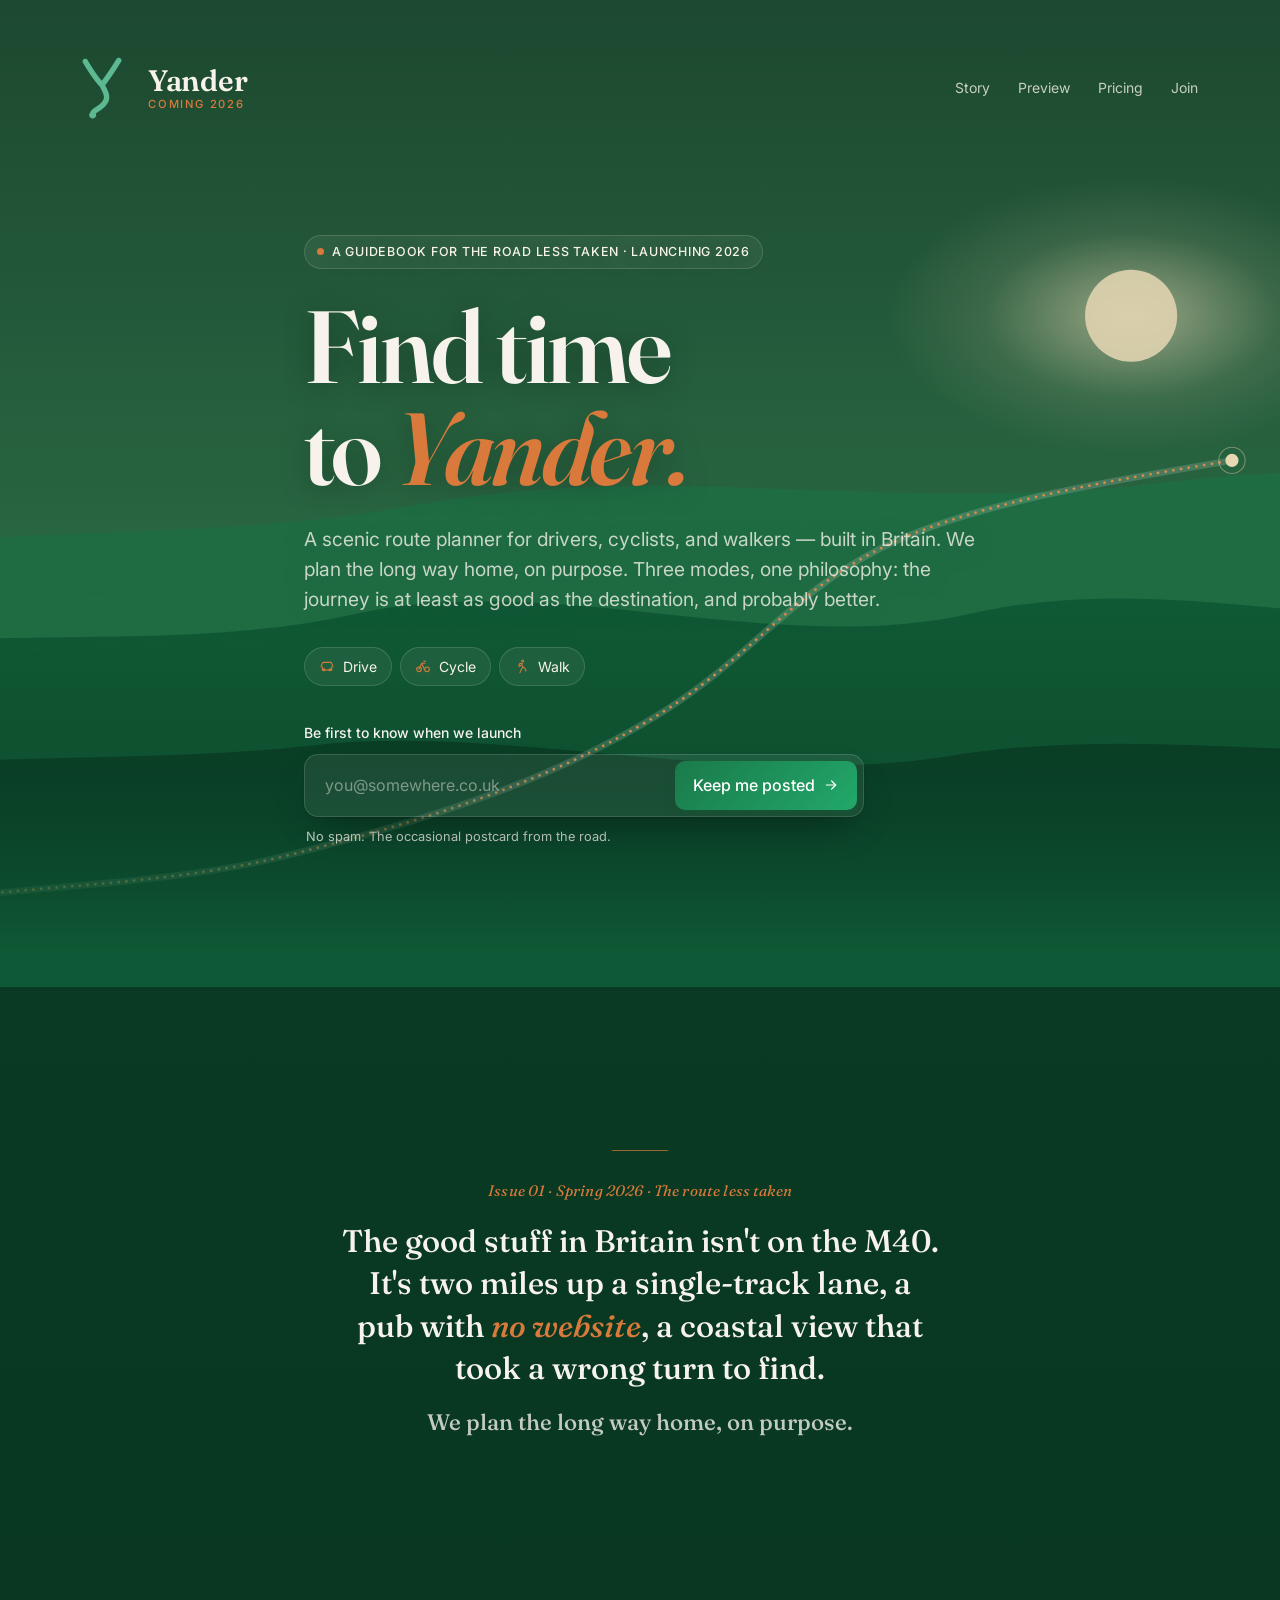
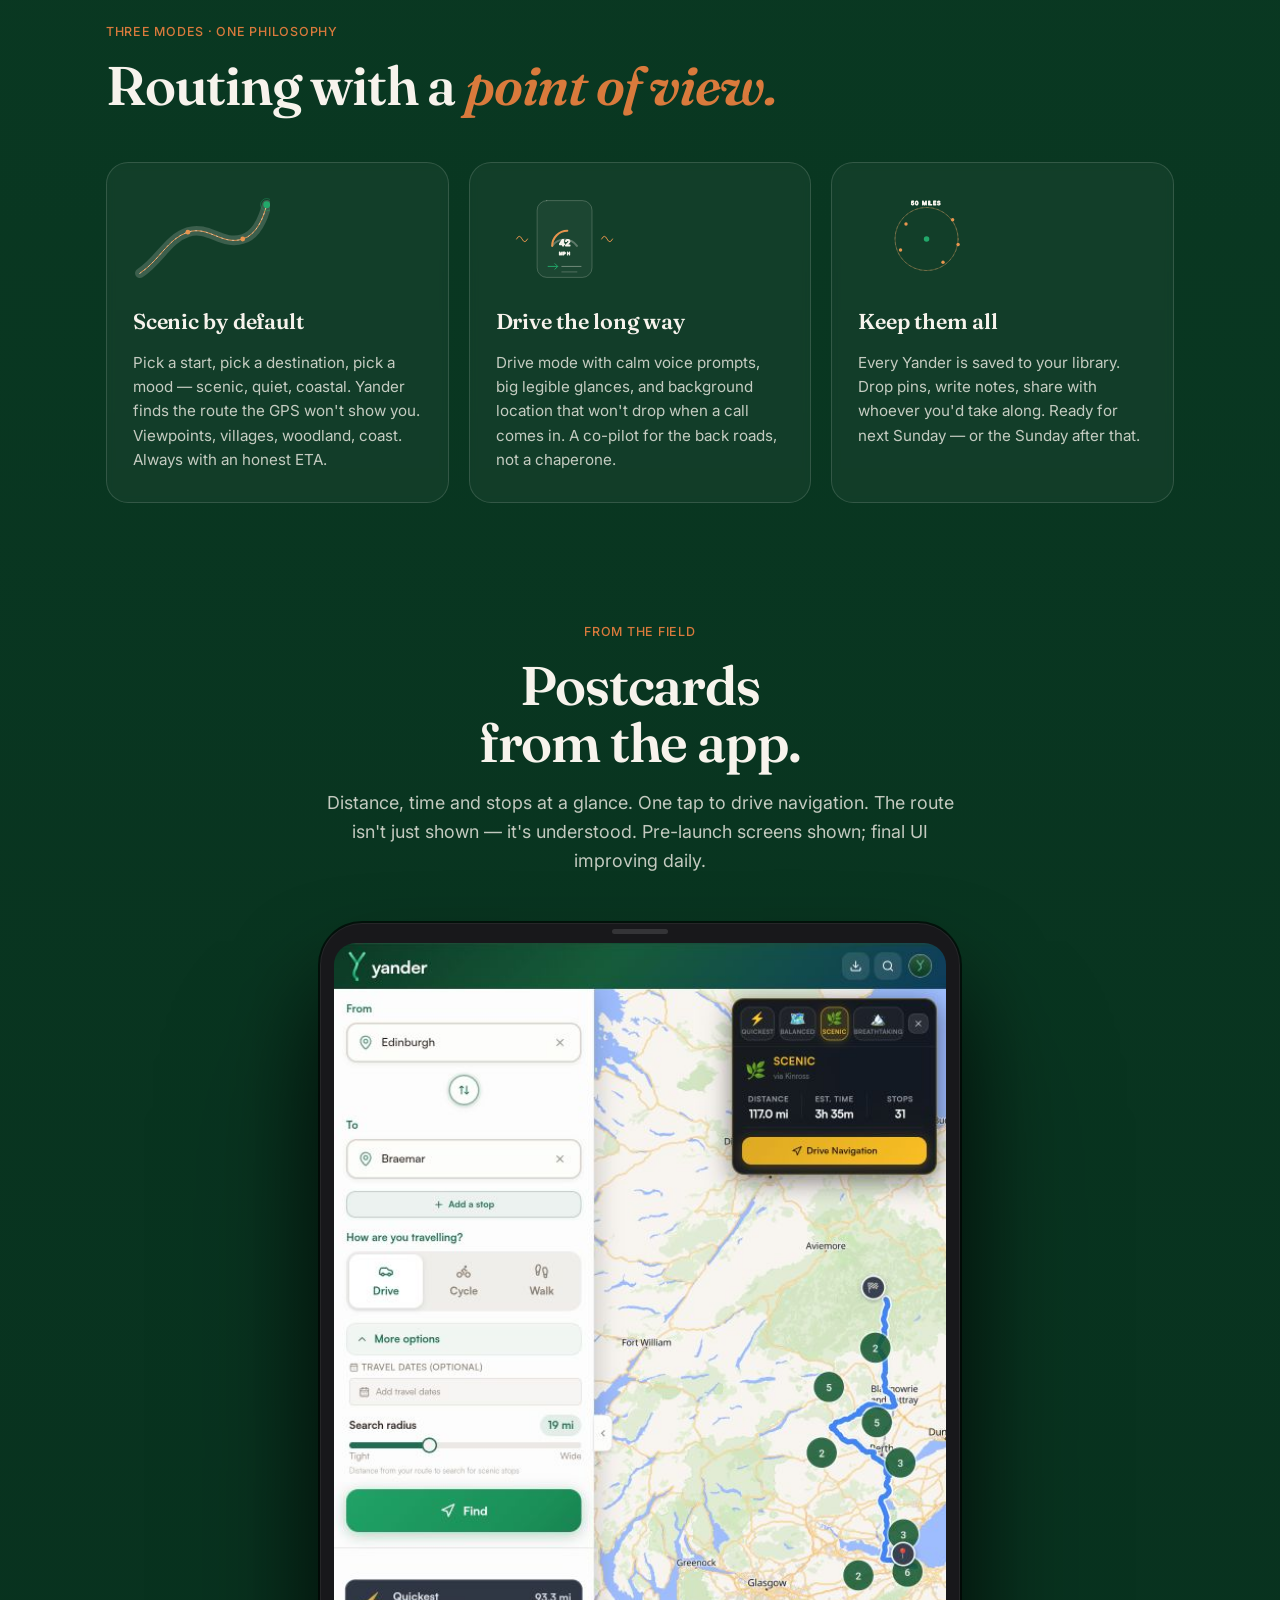
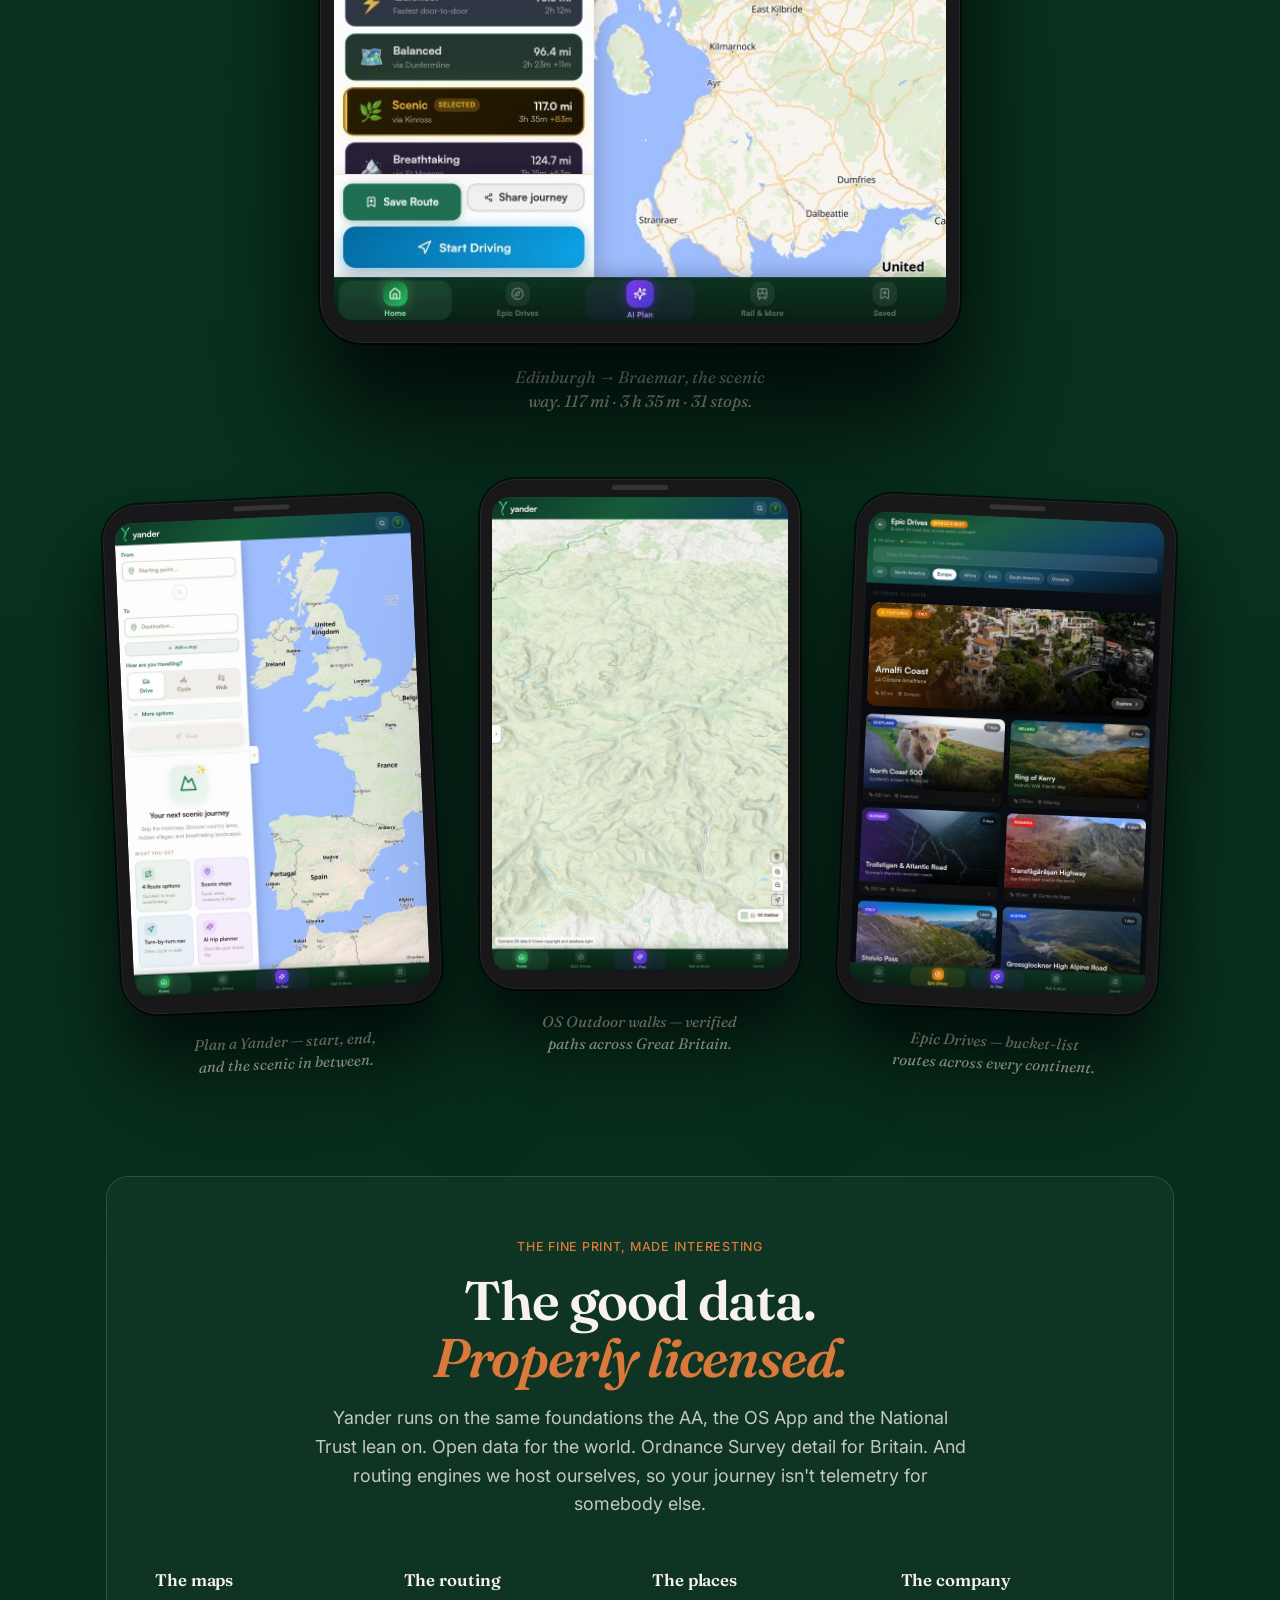
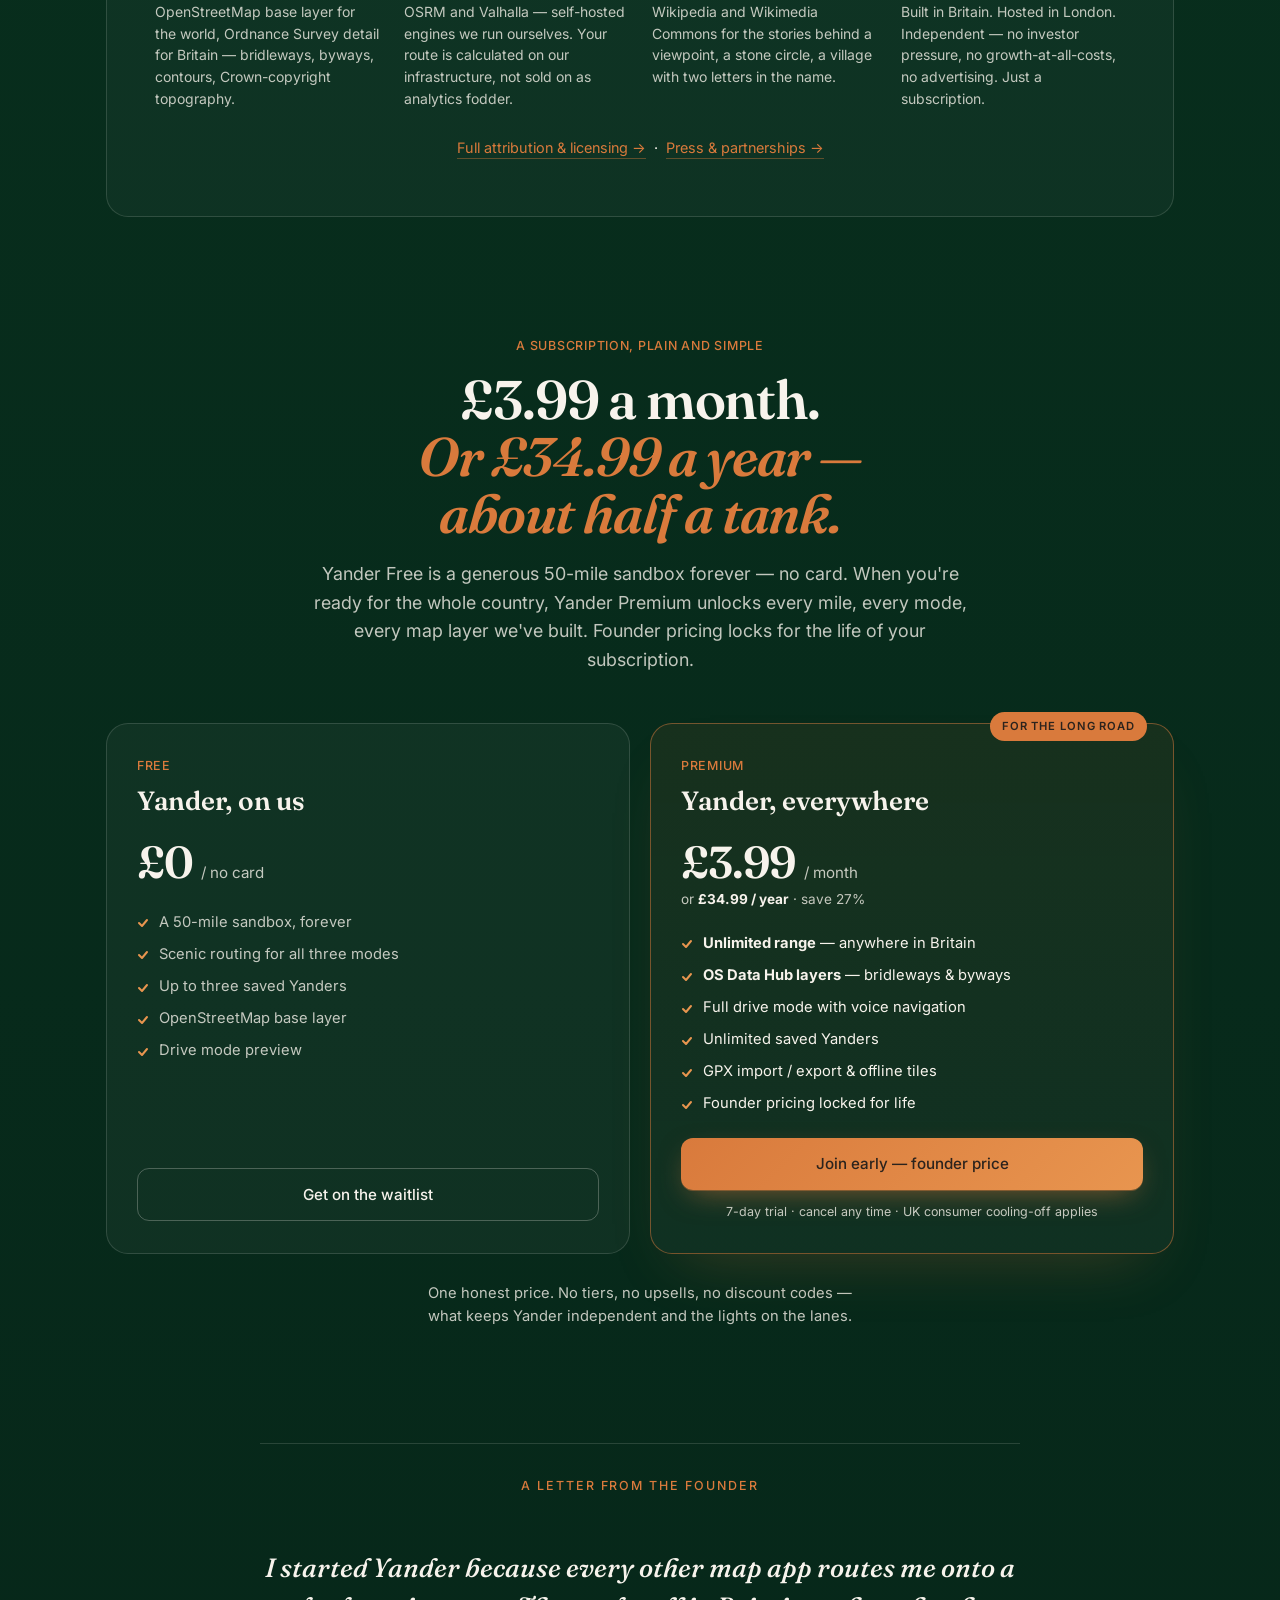
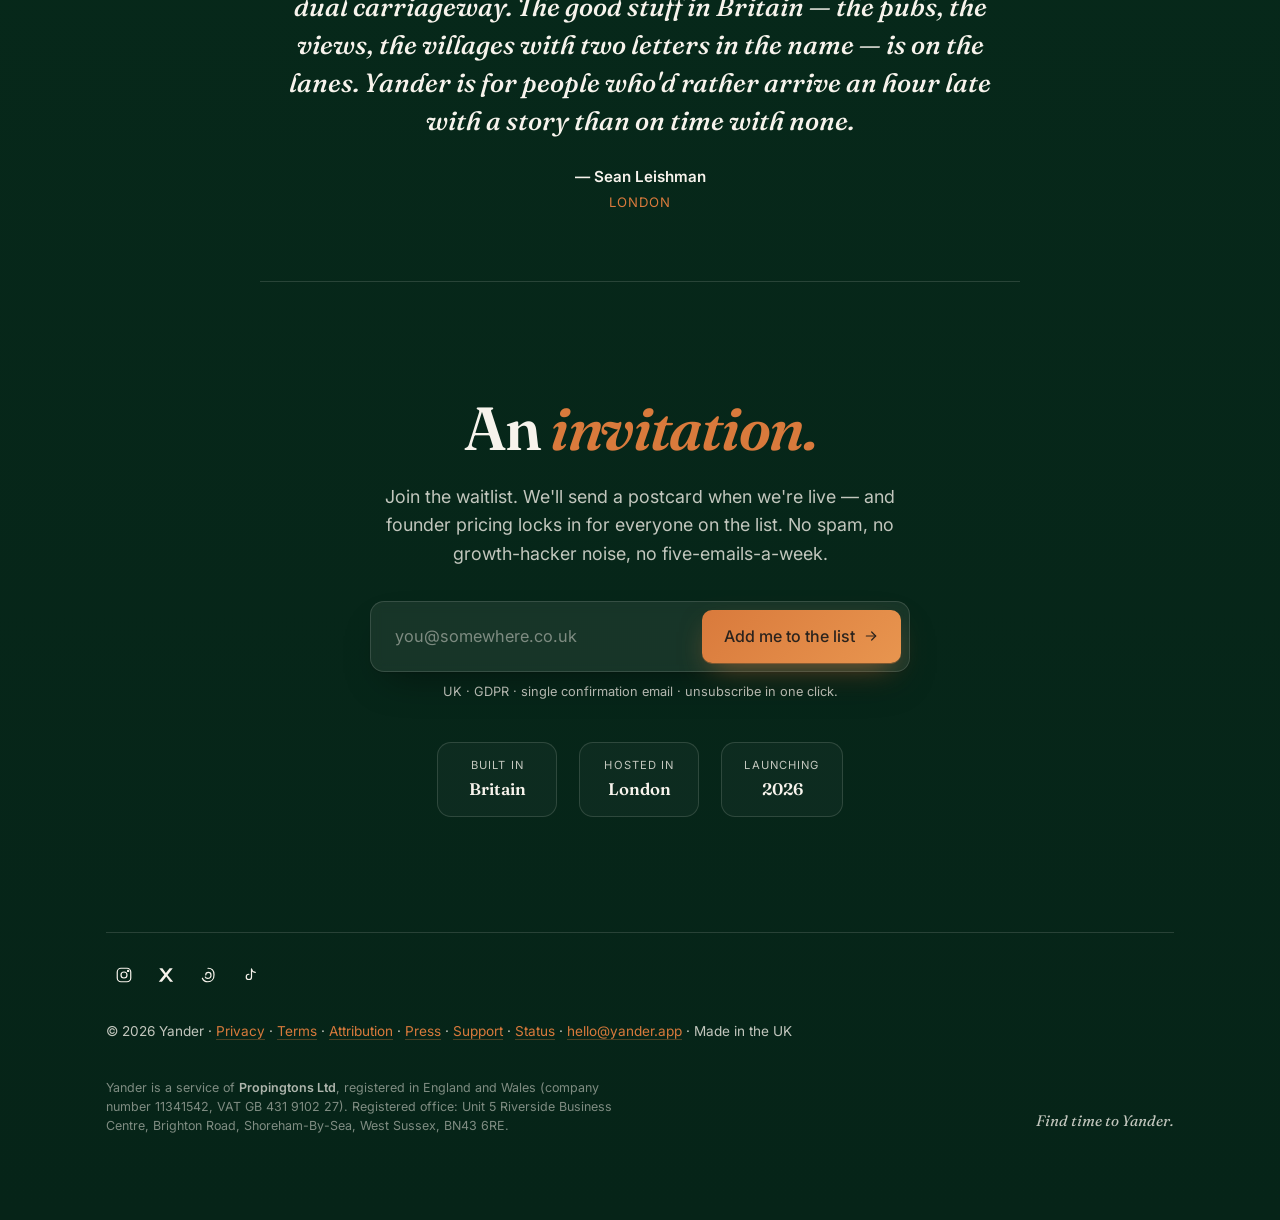
==== commit dd09115d: "Add Sentry browser error monitoring to all pages" ====
--- a/index.html
+++ b/index.html
@@ -681,7 +681,22 @@
         wire("signup-form-2", "signup-hint-2", null, "homepage-cta");
       })();
     </script>
-    <!-- Cloudflare Web Analytics -->
+    <!-- Sentry error monitoring -->
+  <script src="https://js.sentry-cdn.com/188f1d1484dcd461d19dea6576488ead.min.js" crossorigin="anonymous"></script>
+  <script>
+    Sentry.onLoad(function() {
+      Sentry.init({
+        dsn: "https://188f1d1484dcd461d19dea6576488ead@o4511588979310592.ingest.de.sentry.io/4511589018566736",
+        environment: "production",
+        release: "yander-holding",
+        tracesSampleRate: 0.1,
+        replaysSessionSampleRate: 0,
+        replaysOnErrorSampleRate: 0
+      });
+    });
+  </script>
+  <!-- End Sentry -->
+  <!-- Cloudflare Web Analytics -->
   <script defer src="https://static.cloudflareinsights.com/beacon.min.js" data-cf-beacon='{"token": "6b4f532af244424e842f4cba1ee173ea"}'></script>
   <!-- End Cloudflare Web Analytics -->
 </body>
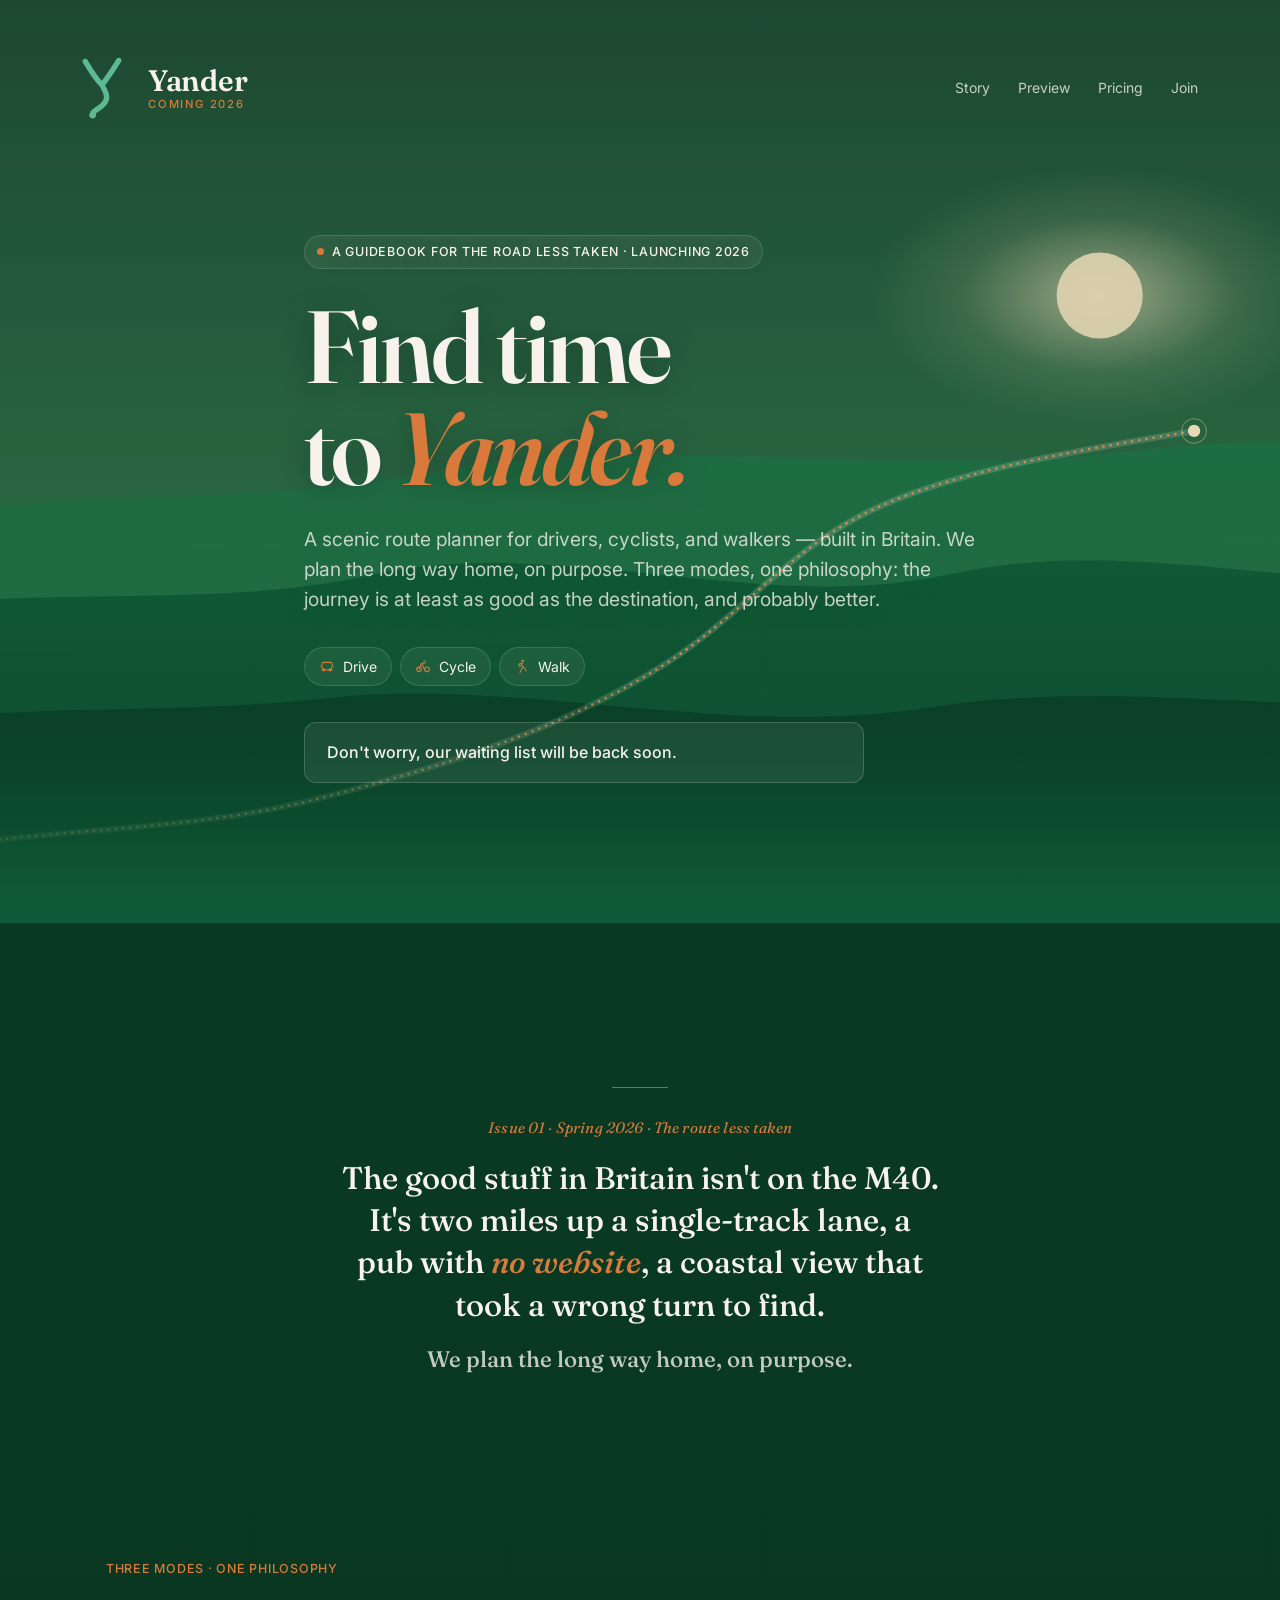
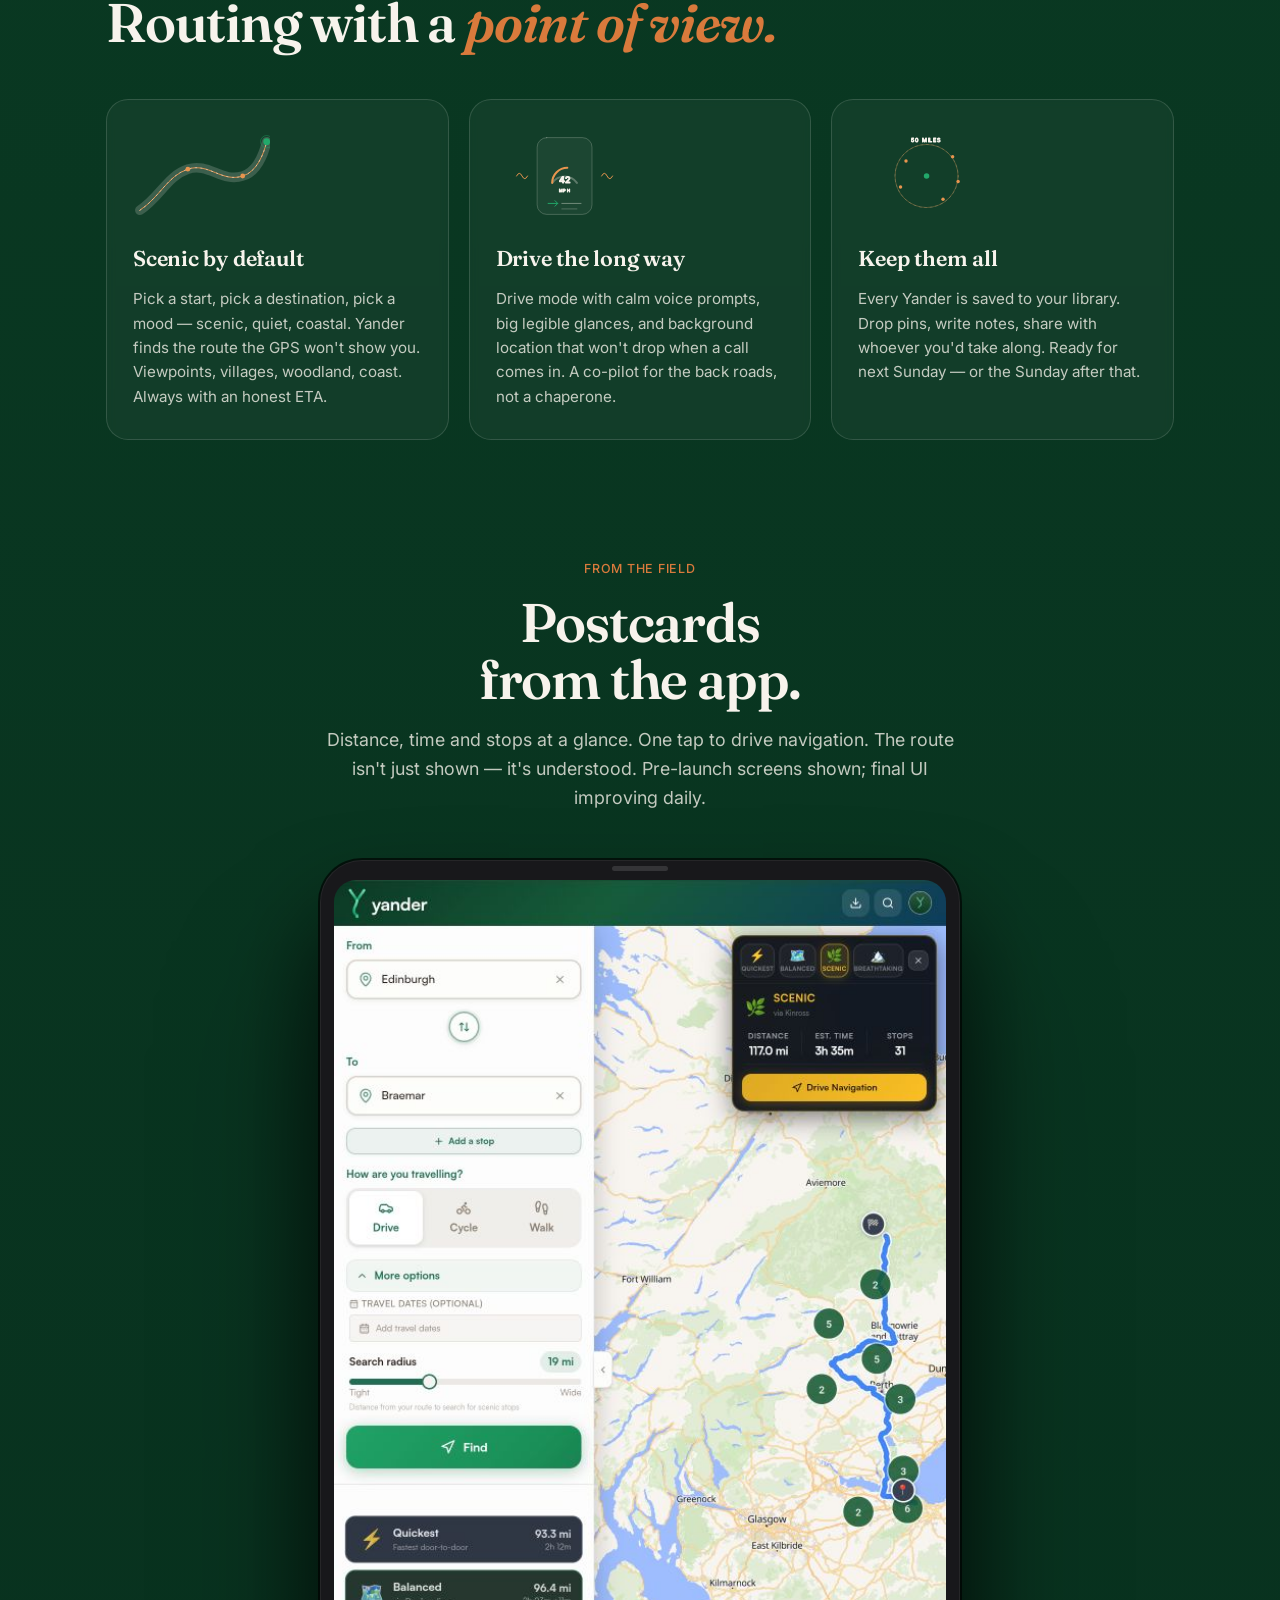
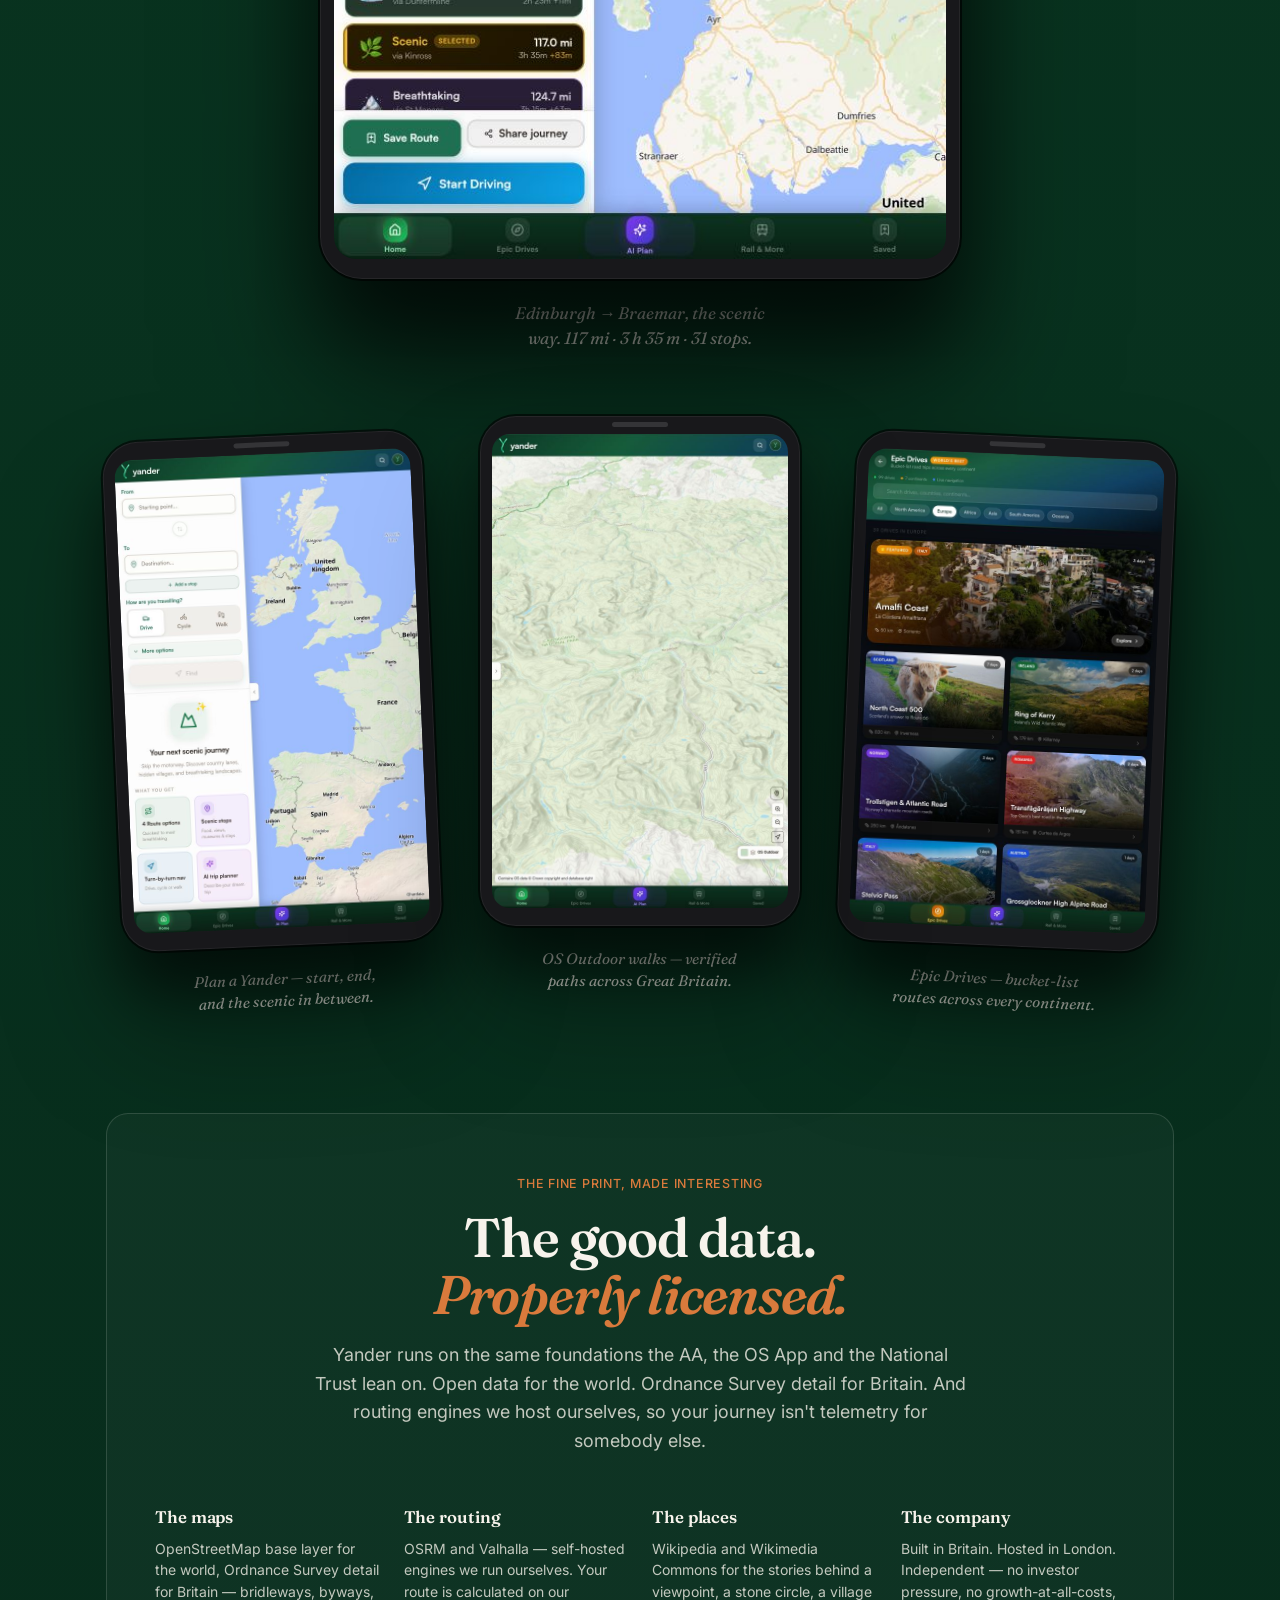
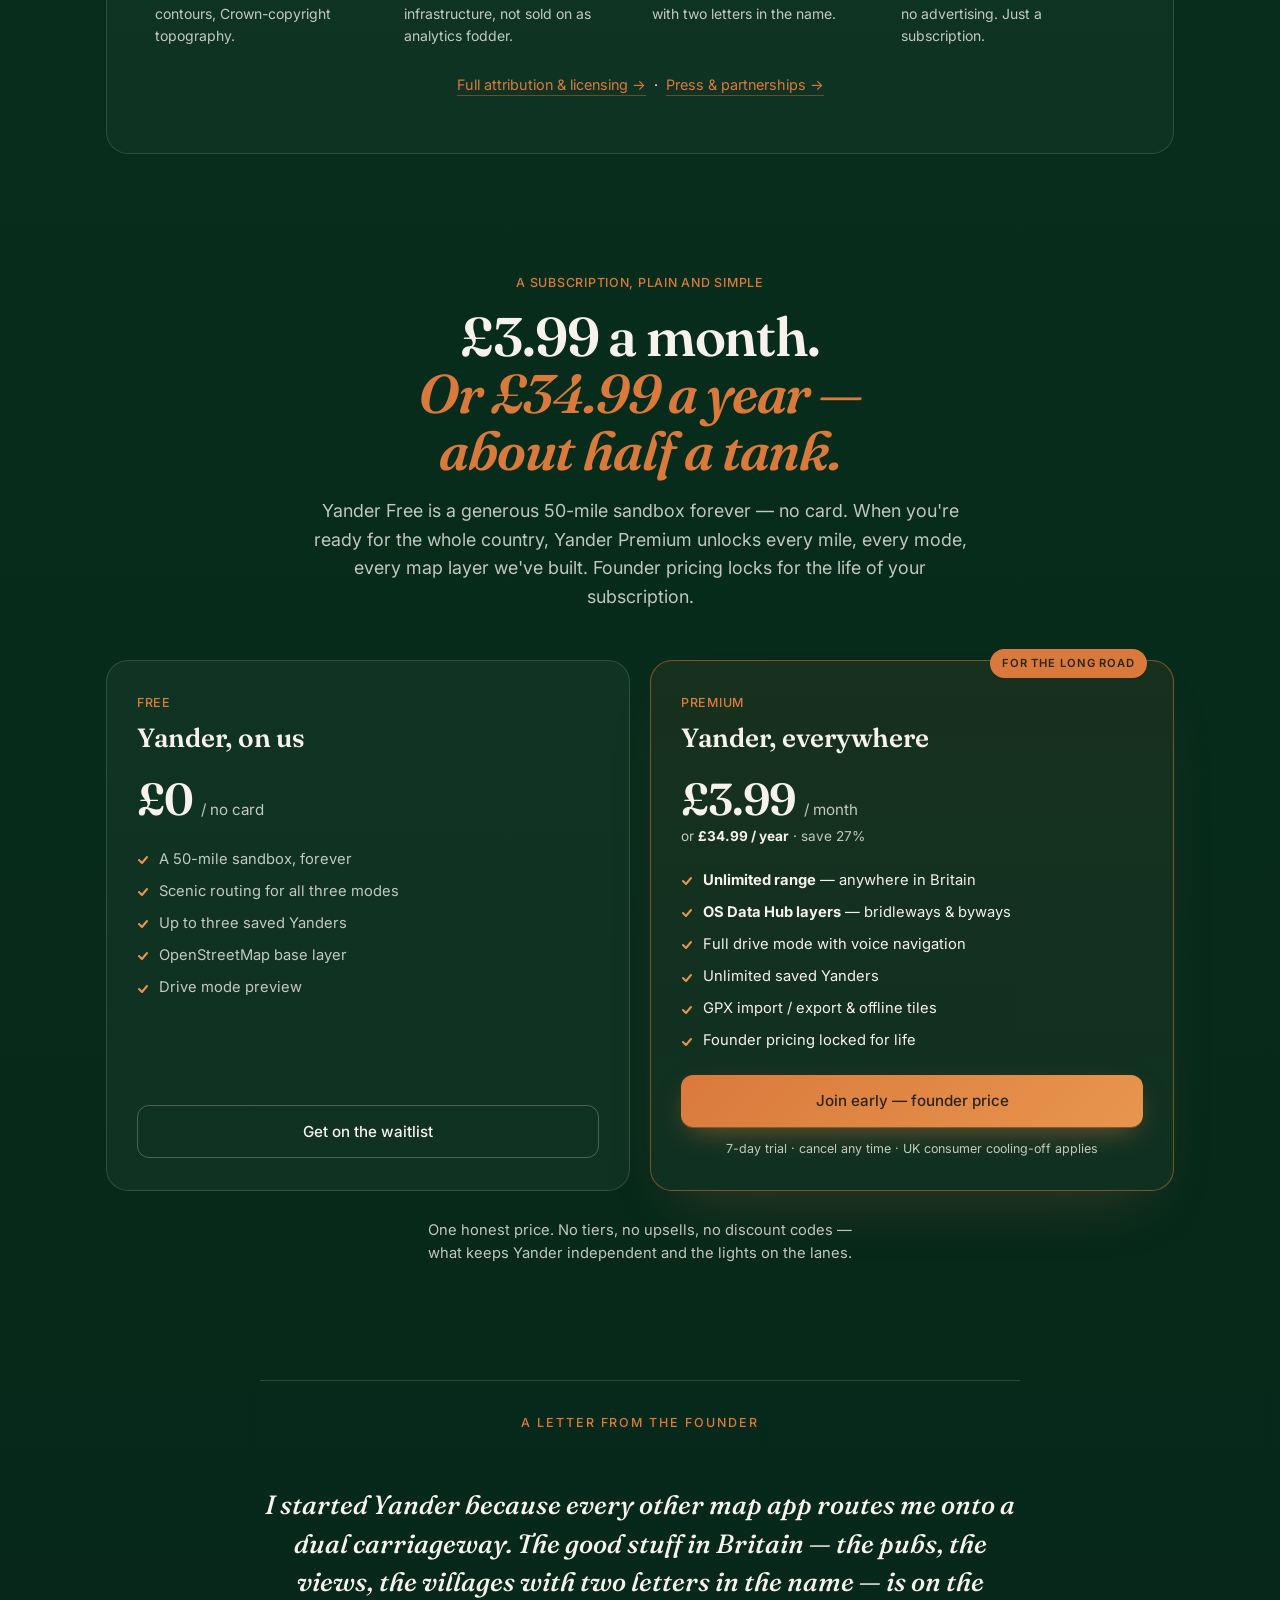
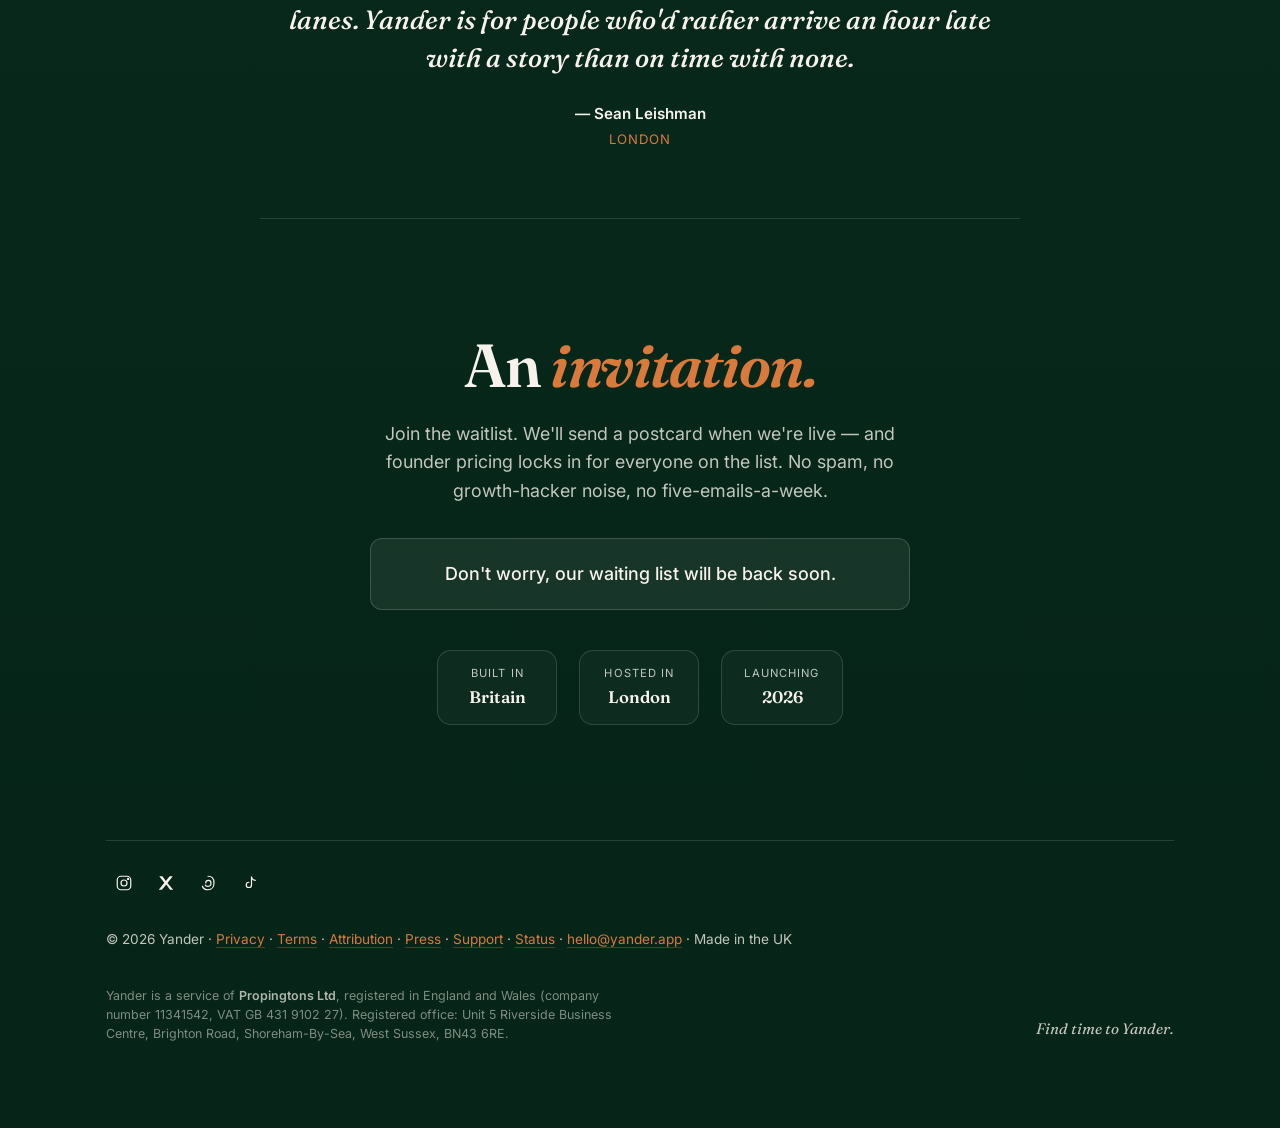
==== commit f6aa9051: "chore(signup): pause waiting list — replace both signup forms with paused message - Remove POST /sub" ====
--- a/index.html
+++ b/index.html
@@ -152,28 +152,9 @@
           </li>
         </ul>
 
-        <form class="signup" id="signup-form" action="/subscribe" method="post" novalidate>
-          <label class="signup__label" for="email">
-            Be first to know when we launch
-          </label>
-          <div class="signup__row">
-            <input
-              id="email"
-              name="email"
-              type="email"
-              required
-              autocomplete="email"
-              placeholder="you@somewhere.co.uk"
-              aria-label="Email address"
-            />
-            <button type="submit" id="signup-submit">
-              <span class="signup__btn-label">Keep me posted</span>
-              <svg viewBox="0 0 24 24" fill="none" stroke="currentColor" stroke-width="1.8" stroke-linecap="round" stroke-linejoin="round" aria-hidden="true"><path d="M5 12h14"/><path d="M13 6l6 6-6 6"/></svg>
-            </button>
-          </div>
-          <p class="signup__hint" id="signup-hint" role="status" aria-live="polite">No spam. The occasional postcard from the road.</p>
-          <input type="hidden" name="source" value="holding-page" />
-        </form>
+        <div class="signup signup--paused" role="status" aria-live="polite">
+          <p class="signup__paused-title">Don't worry, our waiting list will be back soon.</p>
+        </div>
       </section>
       </section> <!-- /.cover -->
 
@@ -571,25 +552,9 @@
           pricing locks in for everyone on the list. No spam, no growth-hacker
           noise, no five-emails-a-week.
         </p>
-        <form class="signup signup--big" id="signup-form-2" action="/subscribe" method="post" novalidate>
-          <div class="signup__row">
-            <input
-              id="email-2"
-              name="email"
-              type="email"
-              required
-              autocomplete="email"
-              placeholder="you@somewhere.co.uk"
-              aria-label="Email address"
-            />
-            <button type="submit" class="signup__btn">
-              <span class="signup__btn-label">Add me to the list</span>
-              <svg viewBox="0 0 24 24" fill="none" stroke="currentColor" stroke-width="1.8" stroke-linecap="round" stroke-linejoin="round" aria-hidden="true"><path d="M5 12h14"/><path d="M13 6l6 6-6 6"/></svg>
-            </button>
-          </div>
-          <p class="signup__hint" id="signup-hint-2" role="status" aria-live="polite">UK · GDPR · single confirmation email · unsubscribe in one click.</p>
-          <input type="hidden" name="source" value="homepage-cta" />
-        </form>
+        <div class="signup signup--big signup--paused" role="status" aria-live="polite">
+          <p class="signup__paused-title">Don't worry, our waiting list will be back soon.</p>
+        </div>
 
         <ul class="cta-badges" aria-label="Built in Britain">
           <li><span class="cta-badges__k">Built in</span><span class="cta-badges__v">Britain</span></li>
--- a/styles.css
+++ b/styles.css
@@ -372,6 +372,32 @@
   color: var(--amber-warm);
 }
 
+/* ------- Paused waiting list message ------- */
+.signup--paused {
+  display: flex;
+  align-items: center;
+  justify-content: flex-start;
+  padding: 18px 22px;
+  background: rgba(247, 243, 236, 0.07);
+  border: 1px solid rgba(247, 243, 236, 0.18);
+  border-radius: 12px;
+}
+.signup--paused.signup--big {
+  padding: 22px 26px;
+  justify-content: center;
+  text-align: center;
+}
+.signup__paused-title {
+  margin: 0;
+  font-size: 1rem;
+  font-weight: 500;
+  color: var(--paper);
+  line-height: 1.45;
+}
+.signup--big .signup__paused-title {
+  font-size: 1.125rem;
+}
+
 /* ------- Footer (mirrors deck cover footer bar) ------- */
 .foot {
   display: grid;
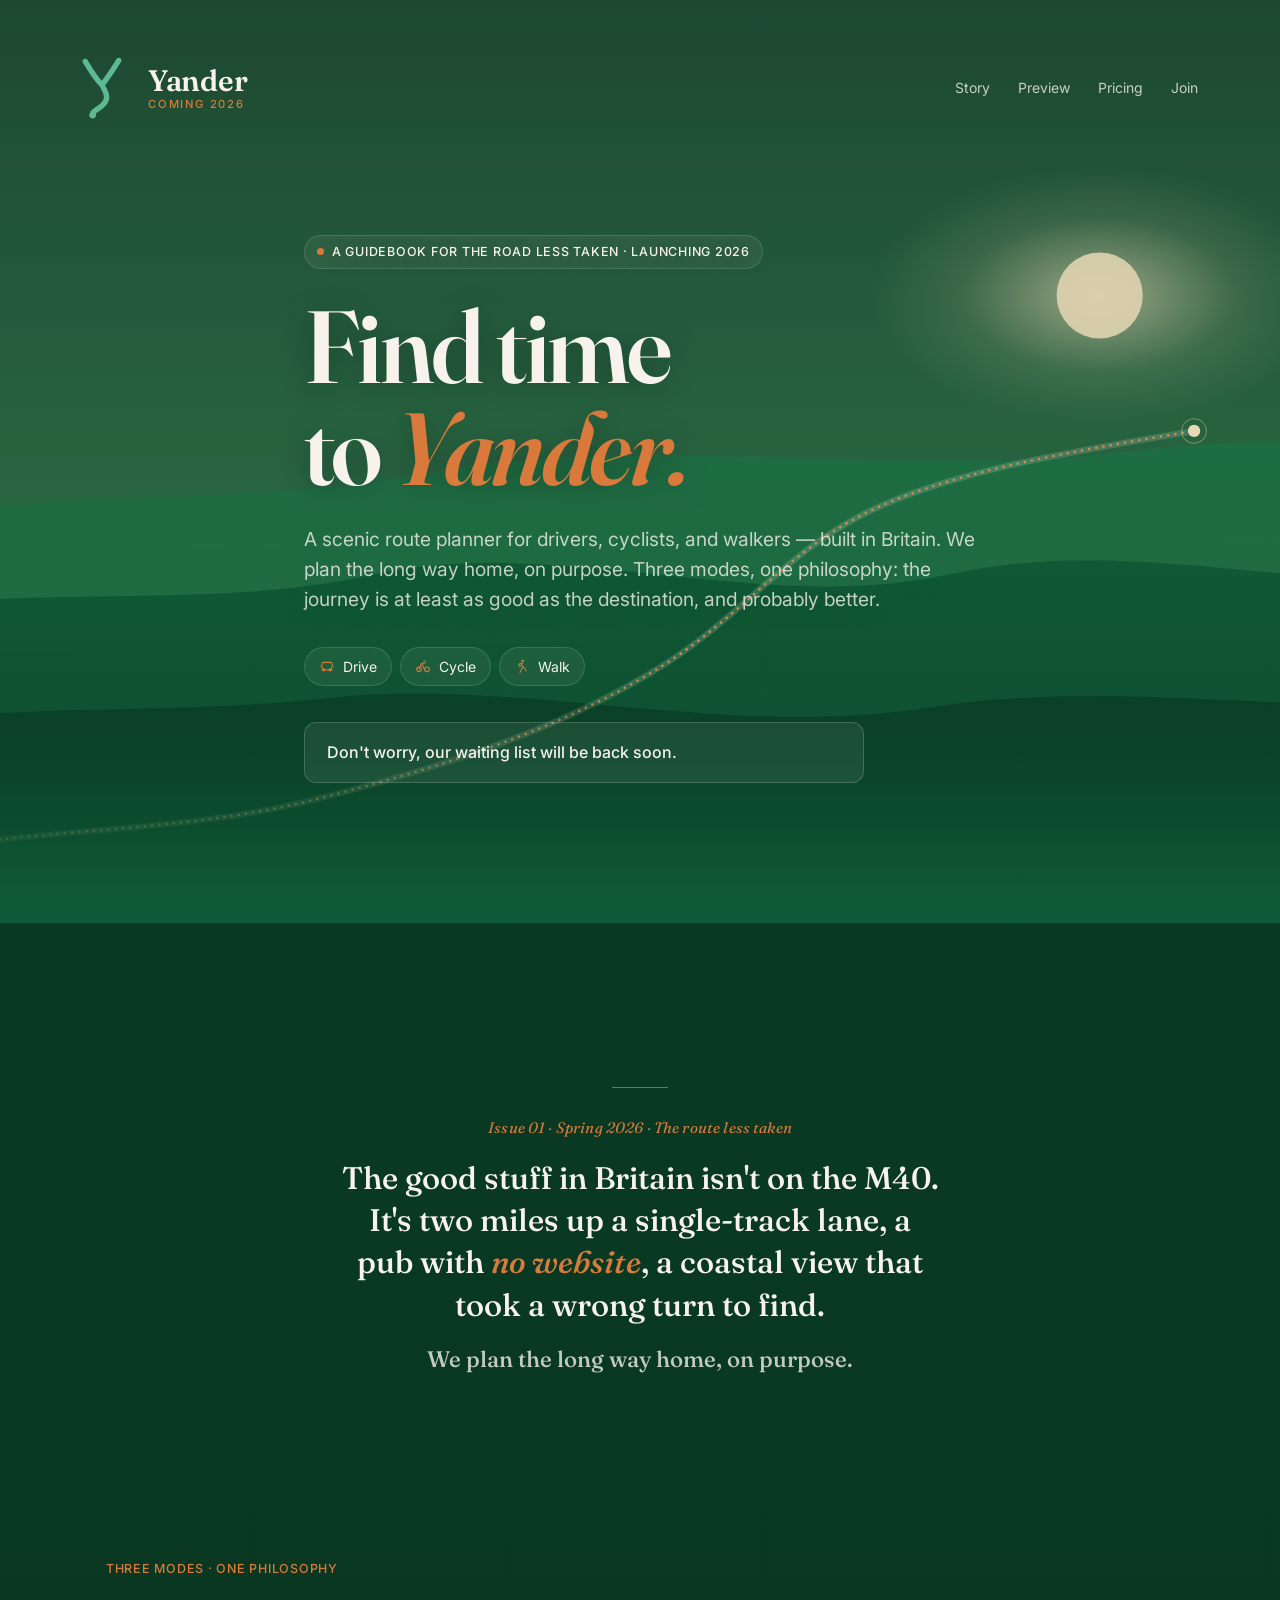
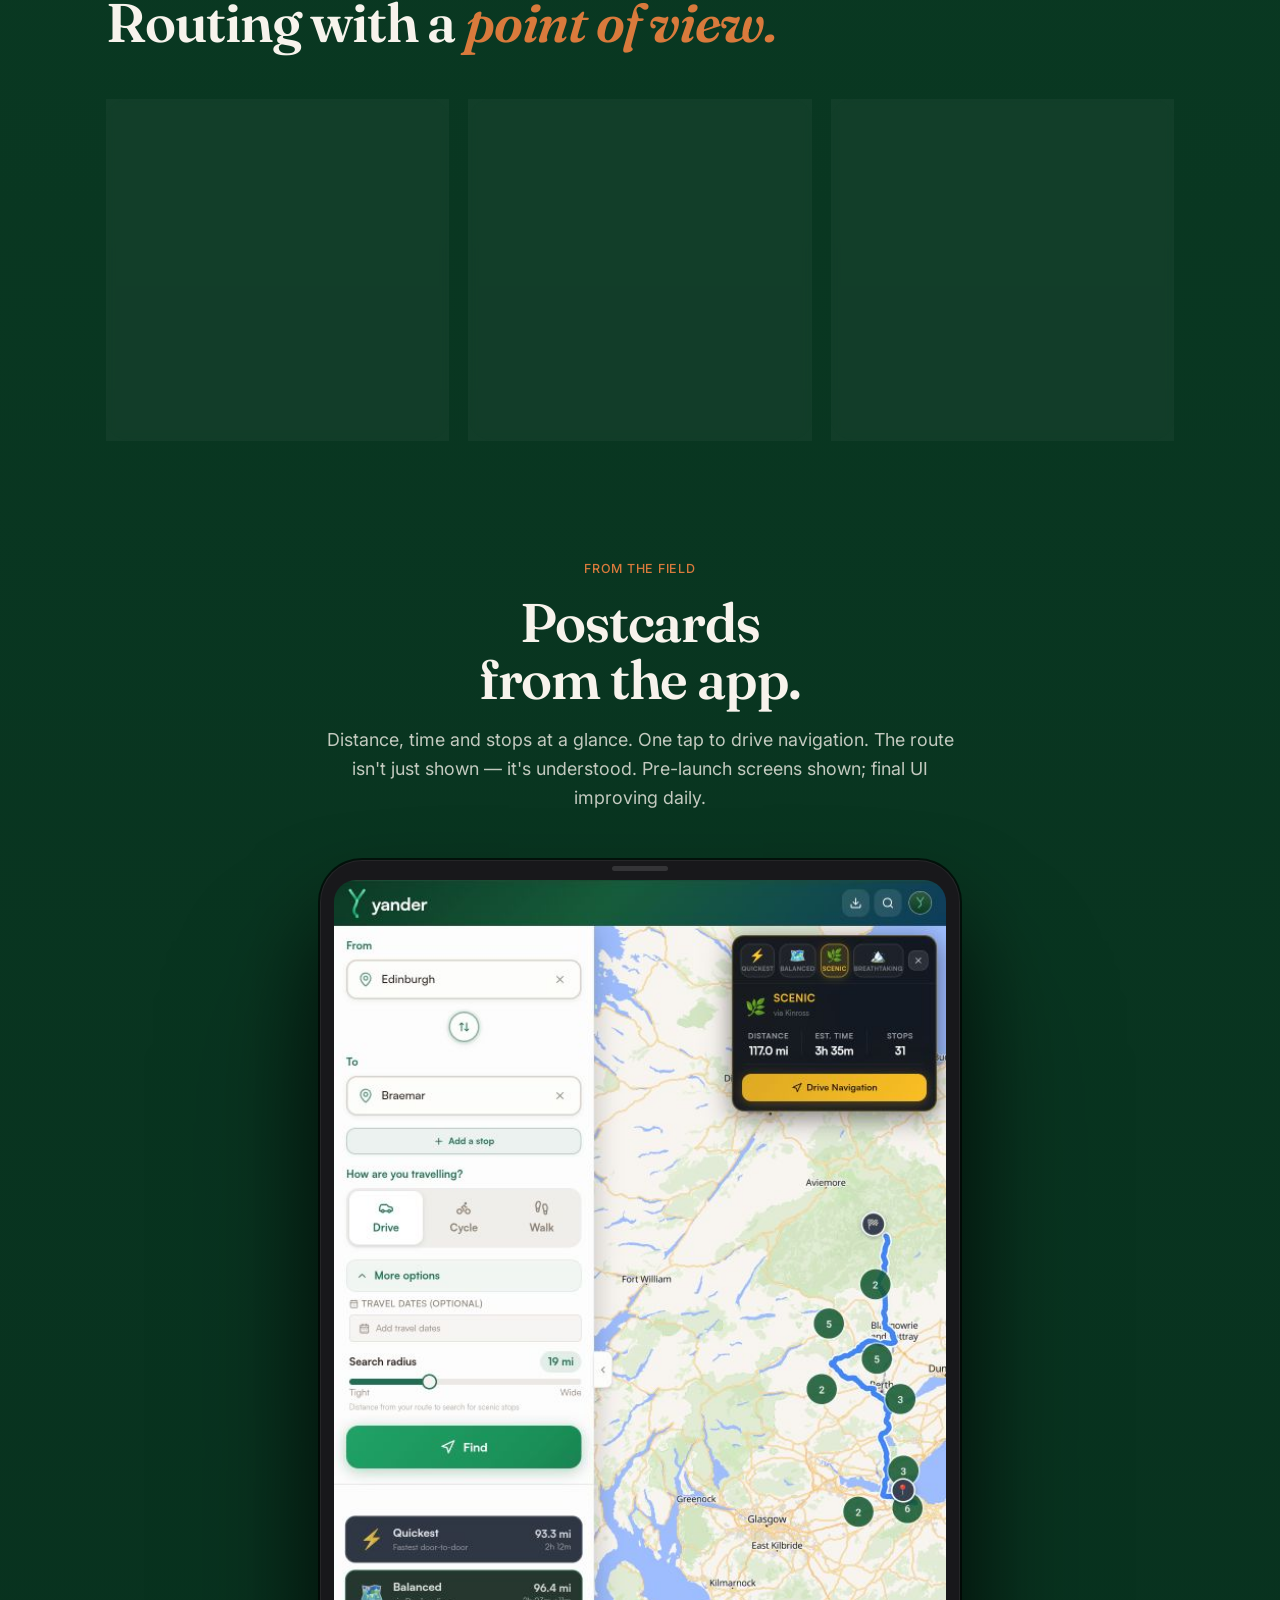
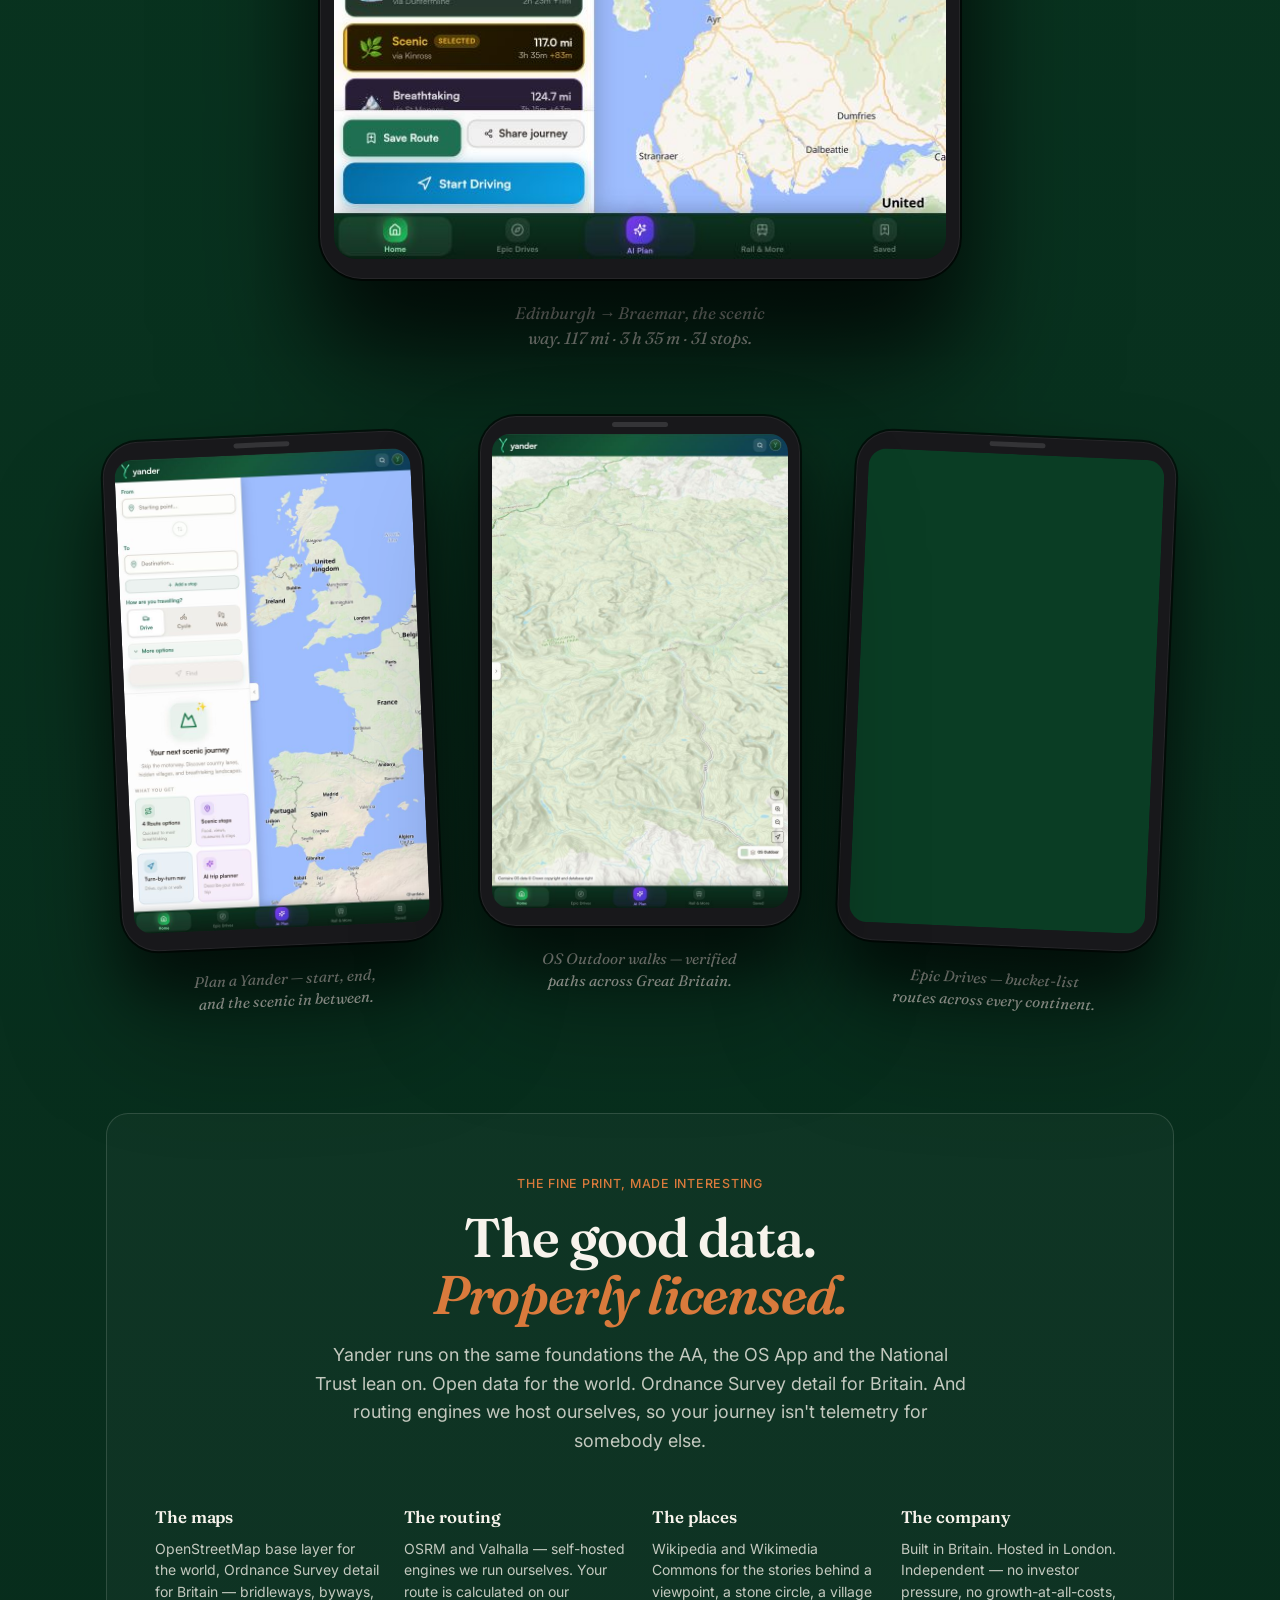
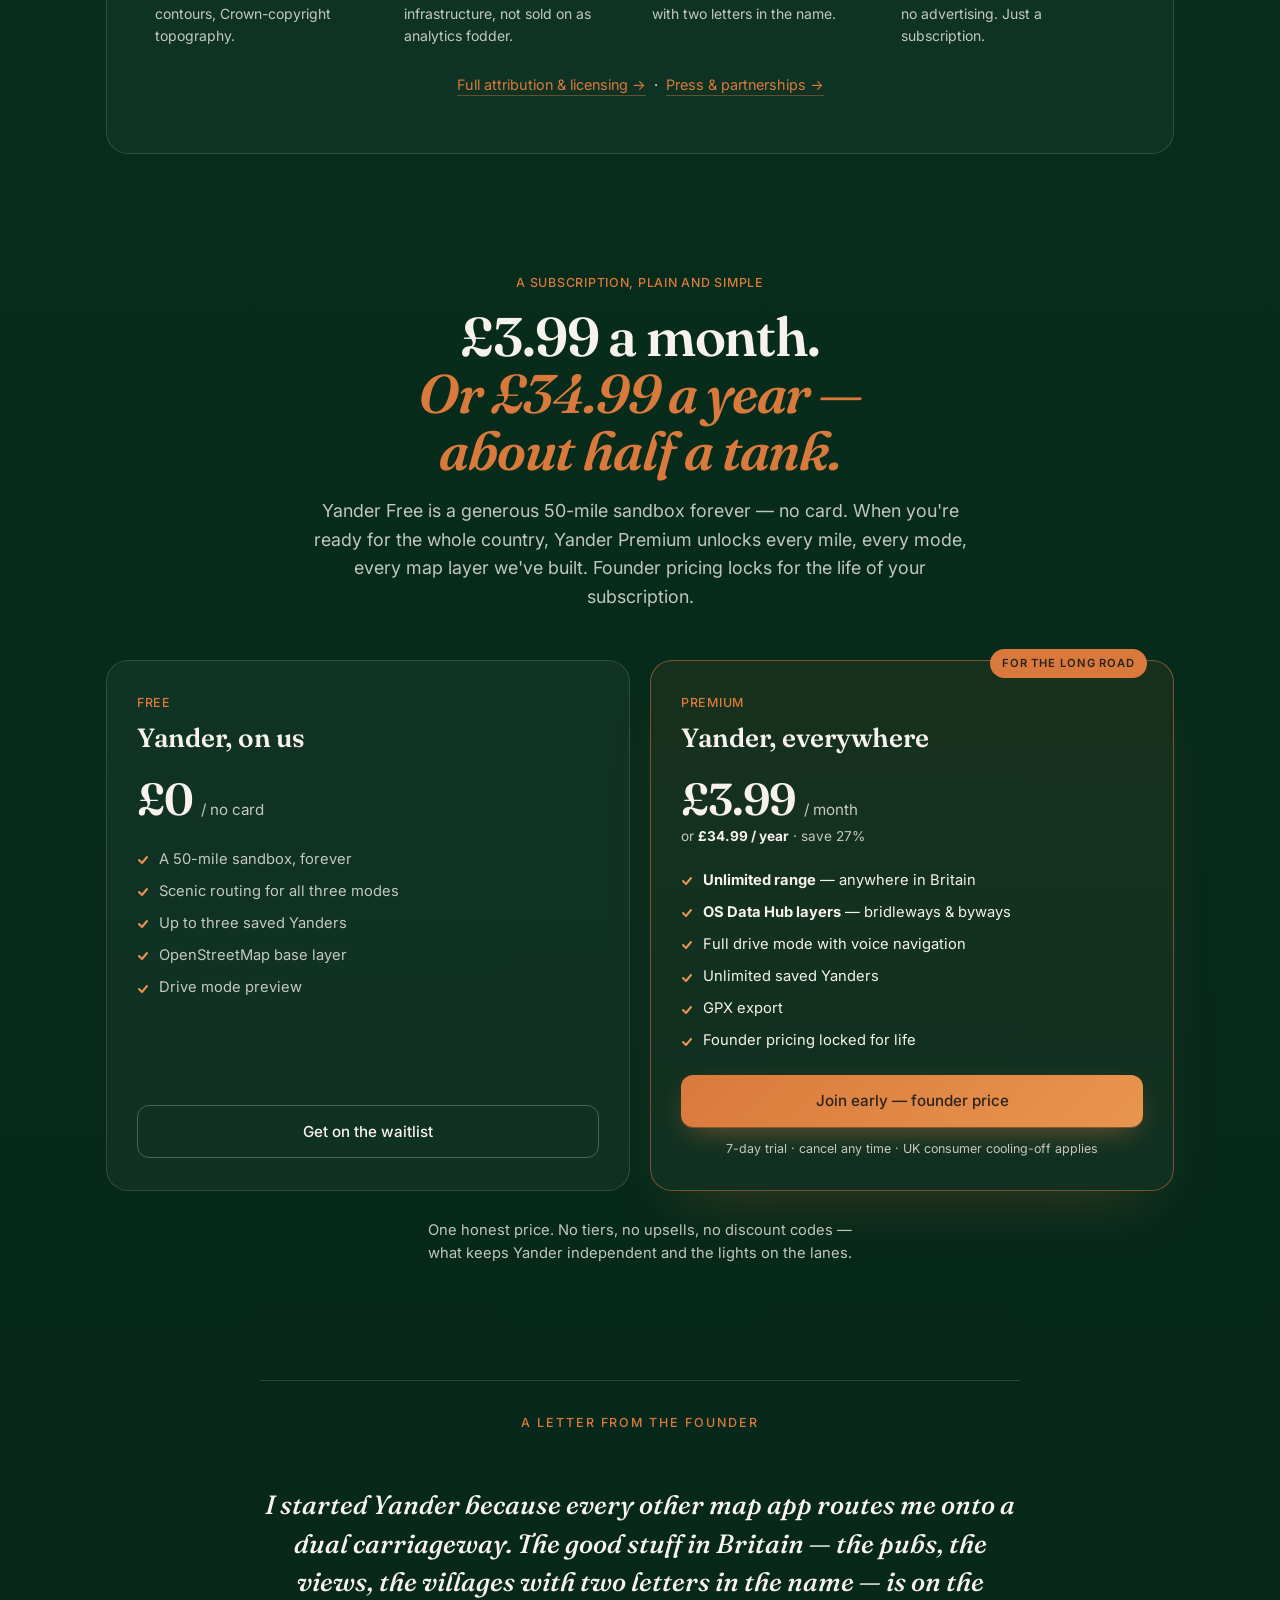
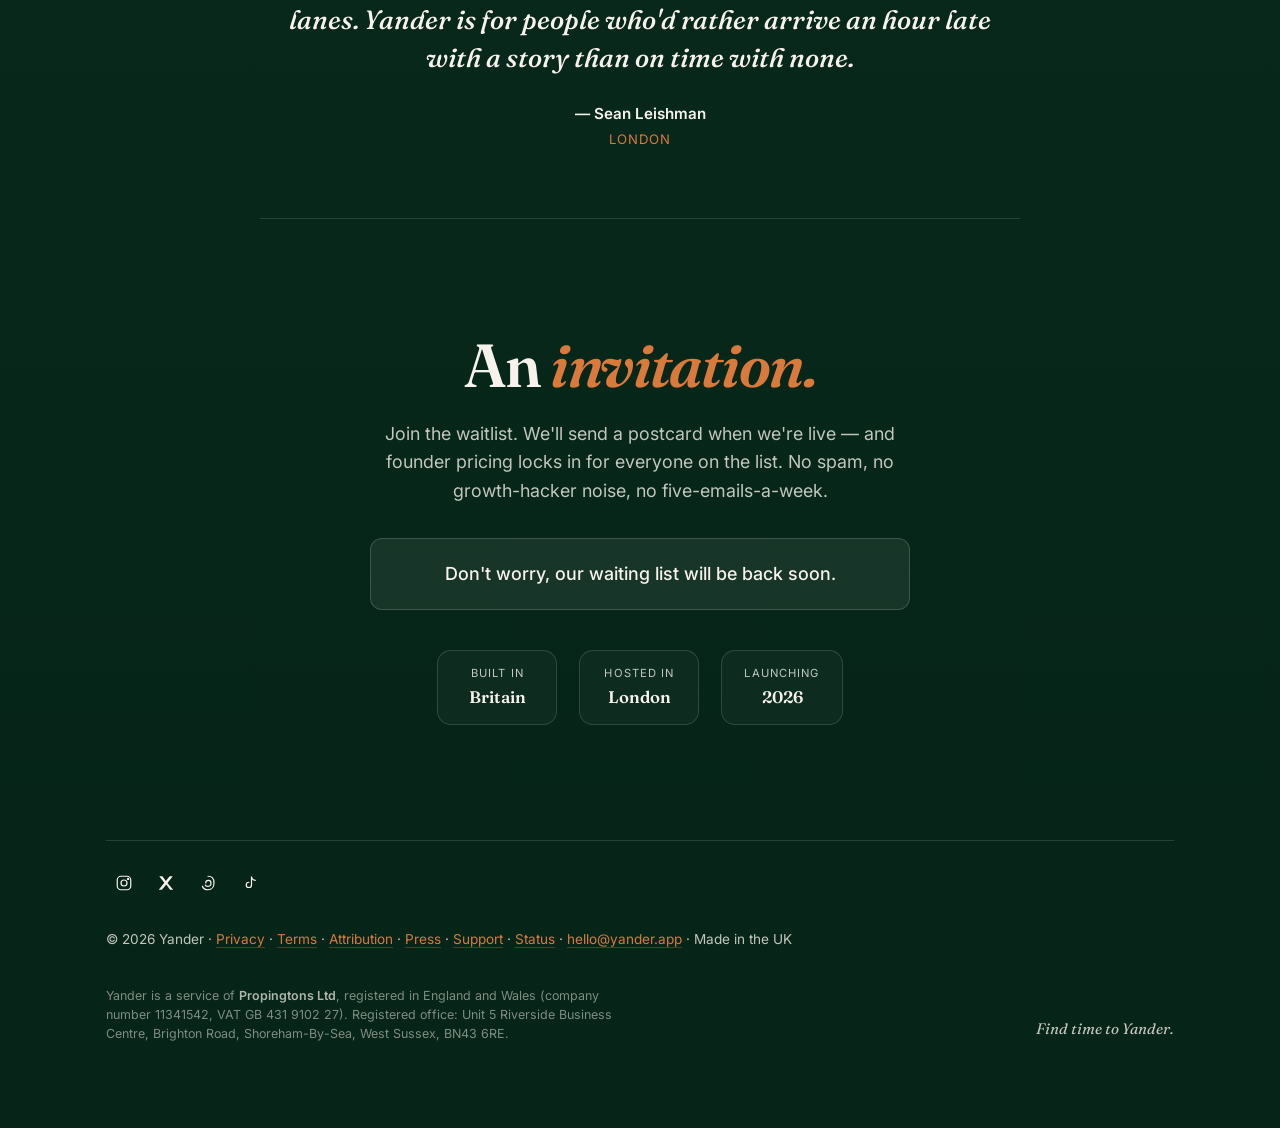
==== commit 3feb224b: "Remove offline claims from the website Offline maps aren't built. Updates the pricing card, support " ====
--- a/index.html
+++ b/index.html
@@ -513,7 +513,7 @@
               <li><strong>OS Data Hub layers</strong> — bridleways &amp; byways</li>
               <li>Full drive mode with voice navigation</li>
               <li>Unlimited saved Yanders</li>
-              <li>GPX import / export &amp; offline tiles</li>
+              <li>GPX export</li>
               <li>Founder pricing locked for life</li>
             </ul>
             <a class="plan__cta plan__cta--solid" href="#join">Join early — founder price</a>
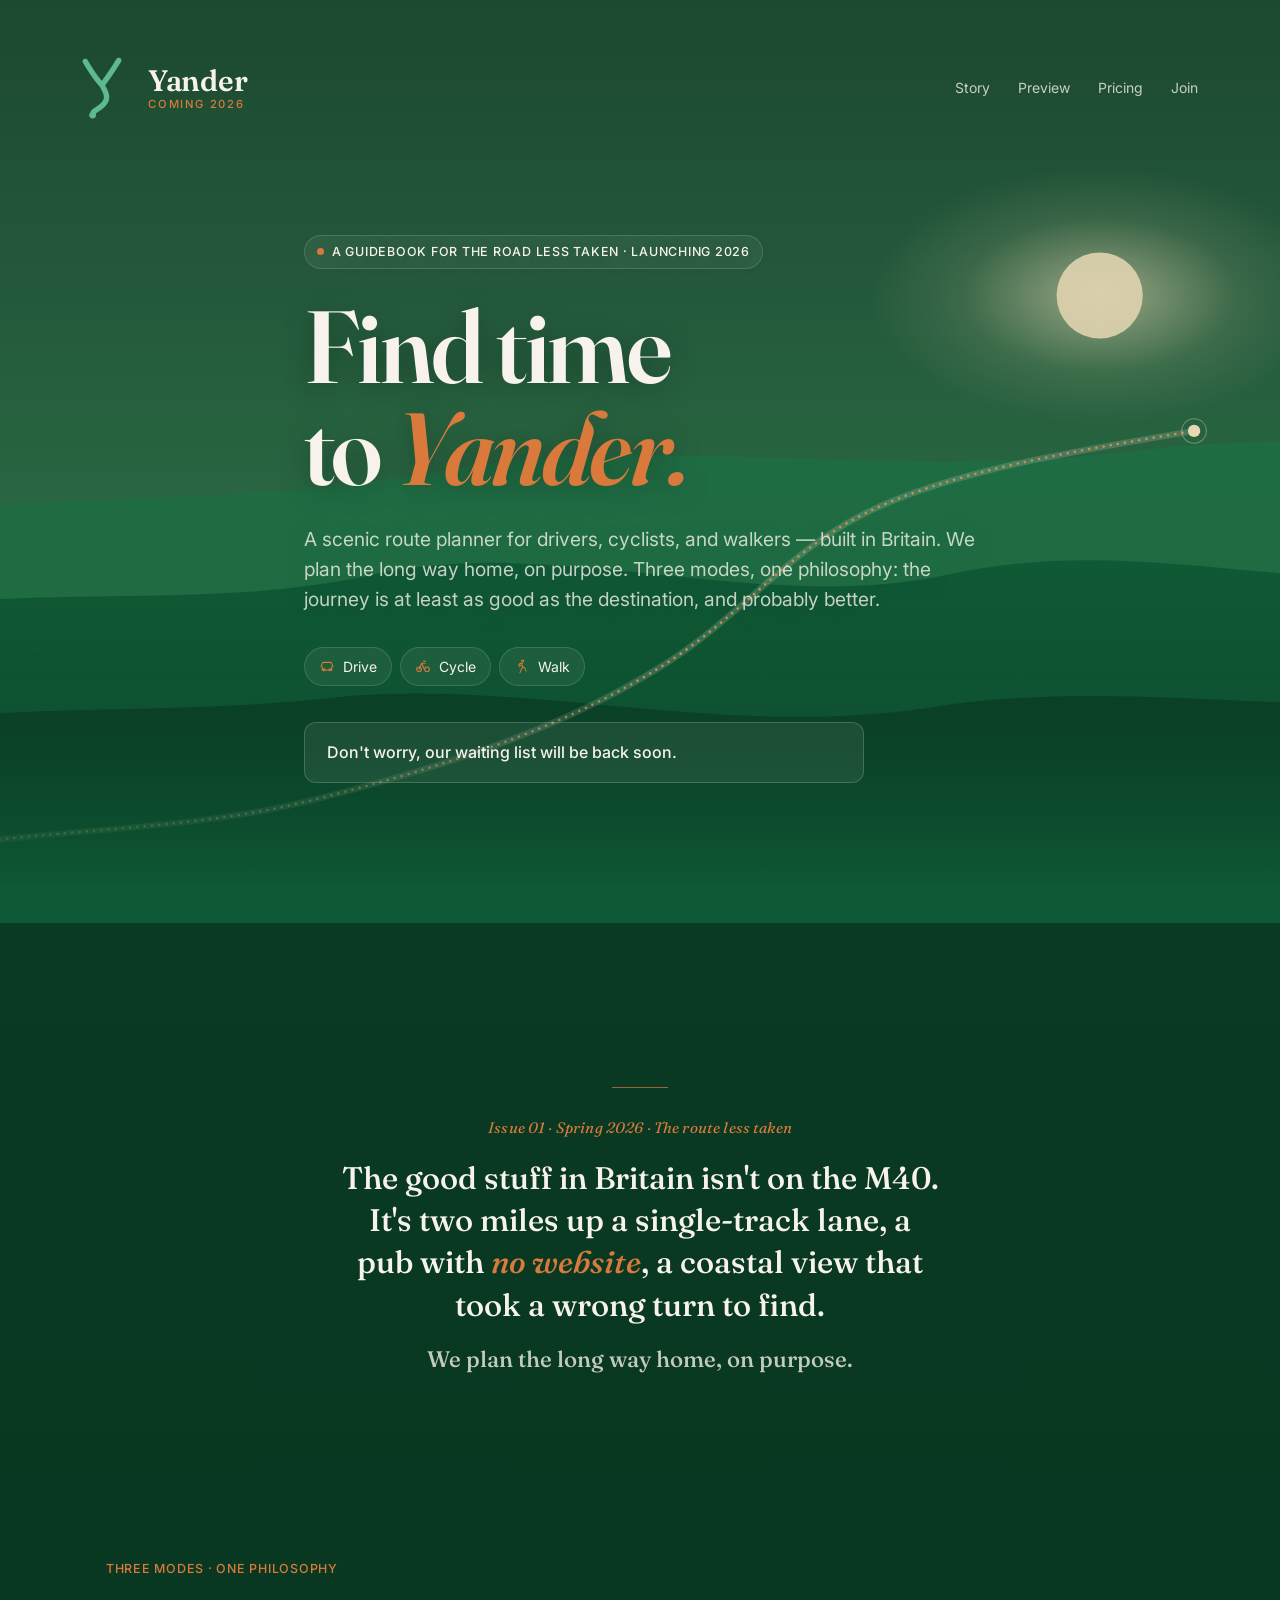
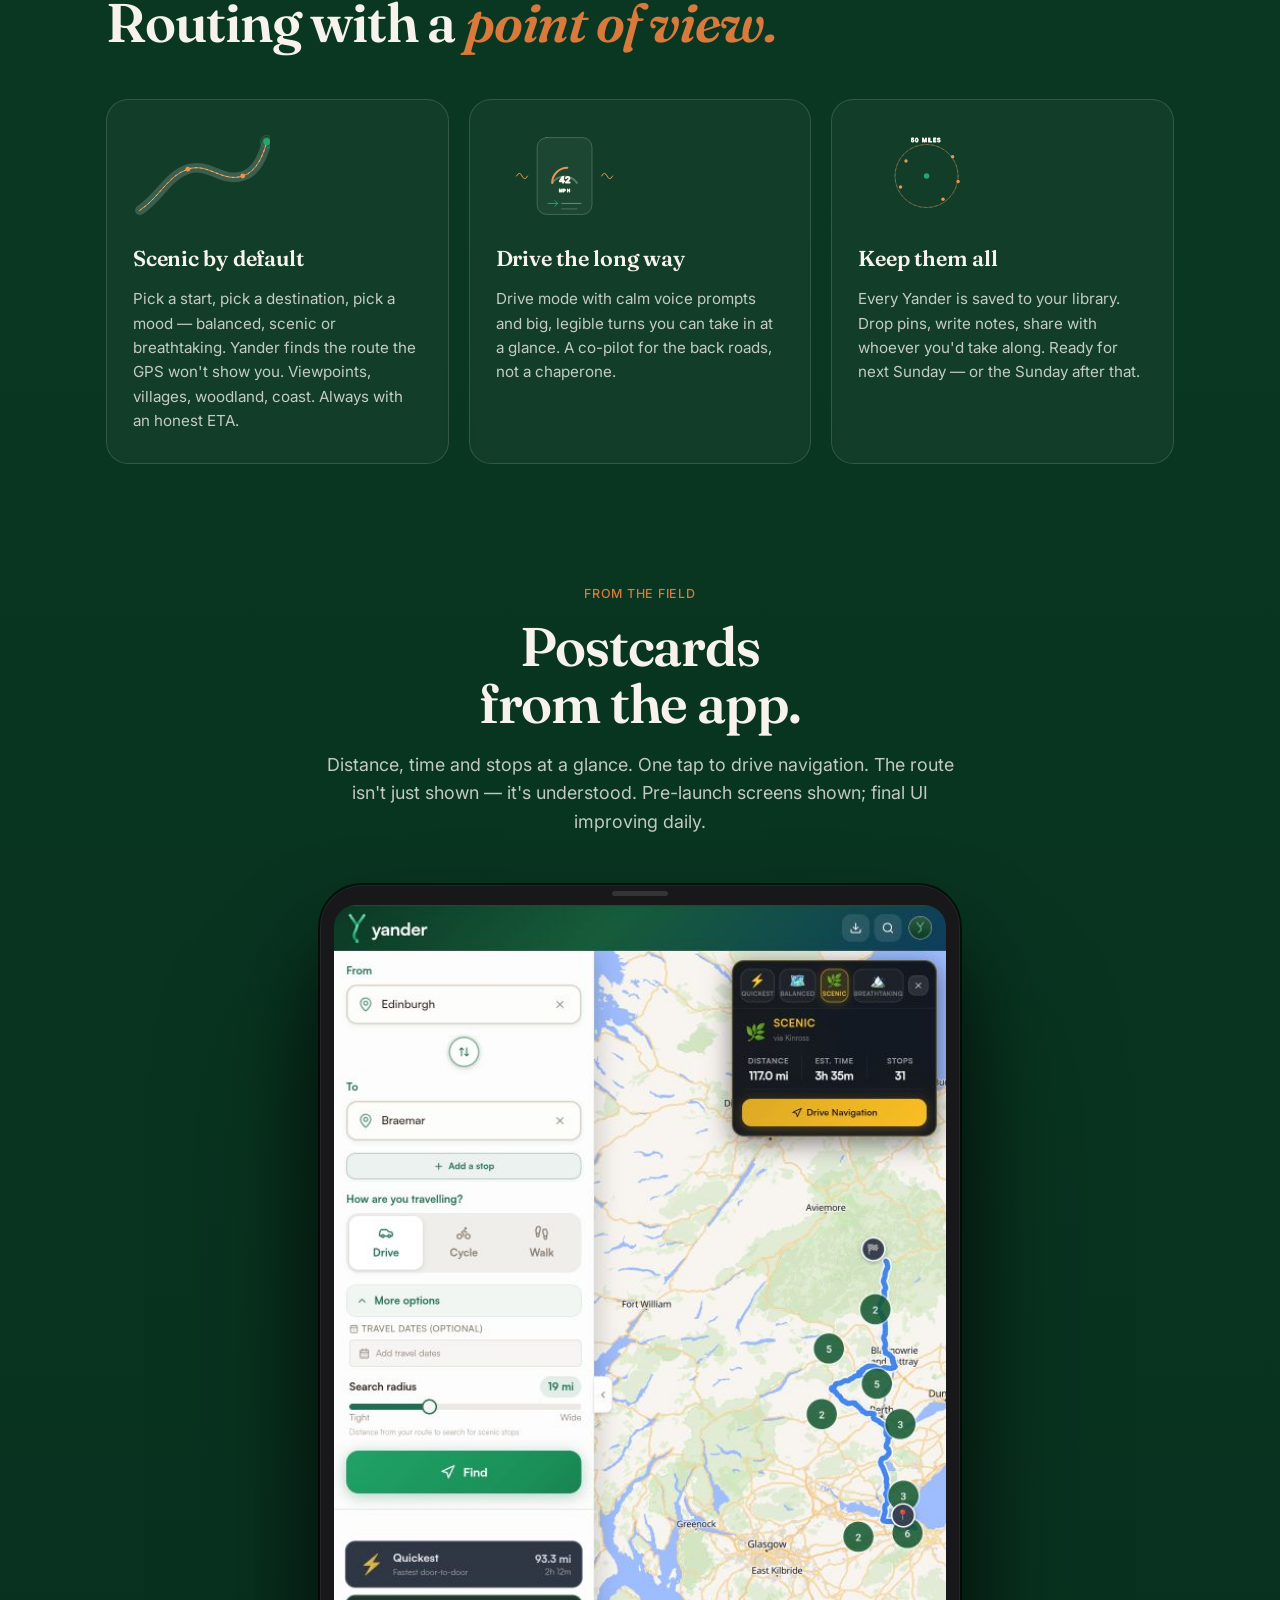
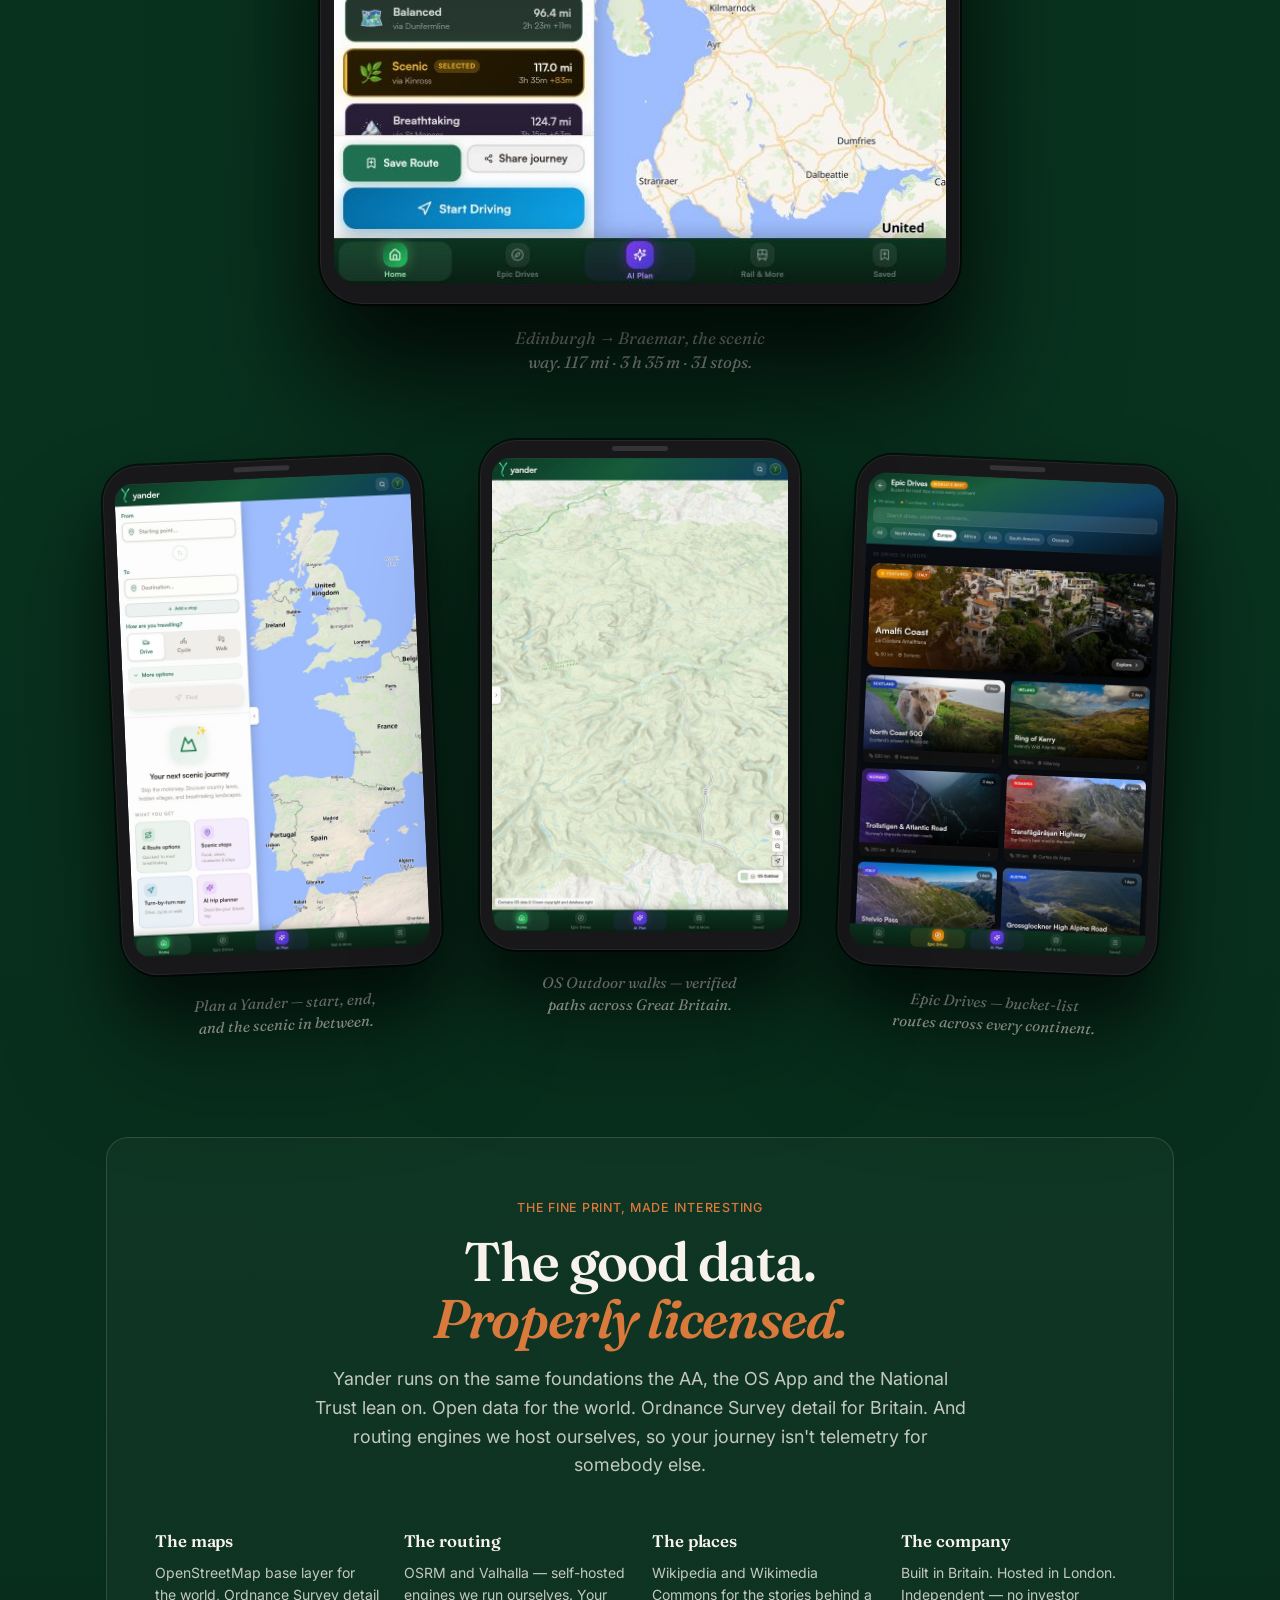
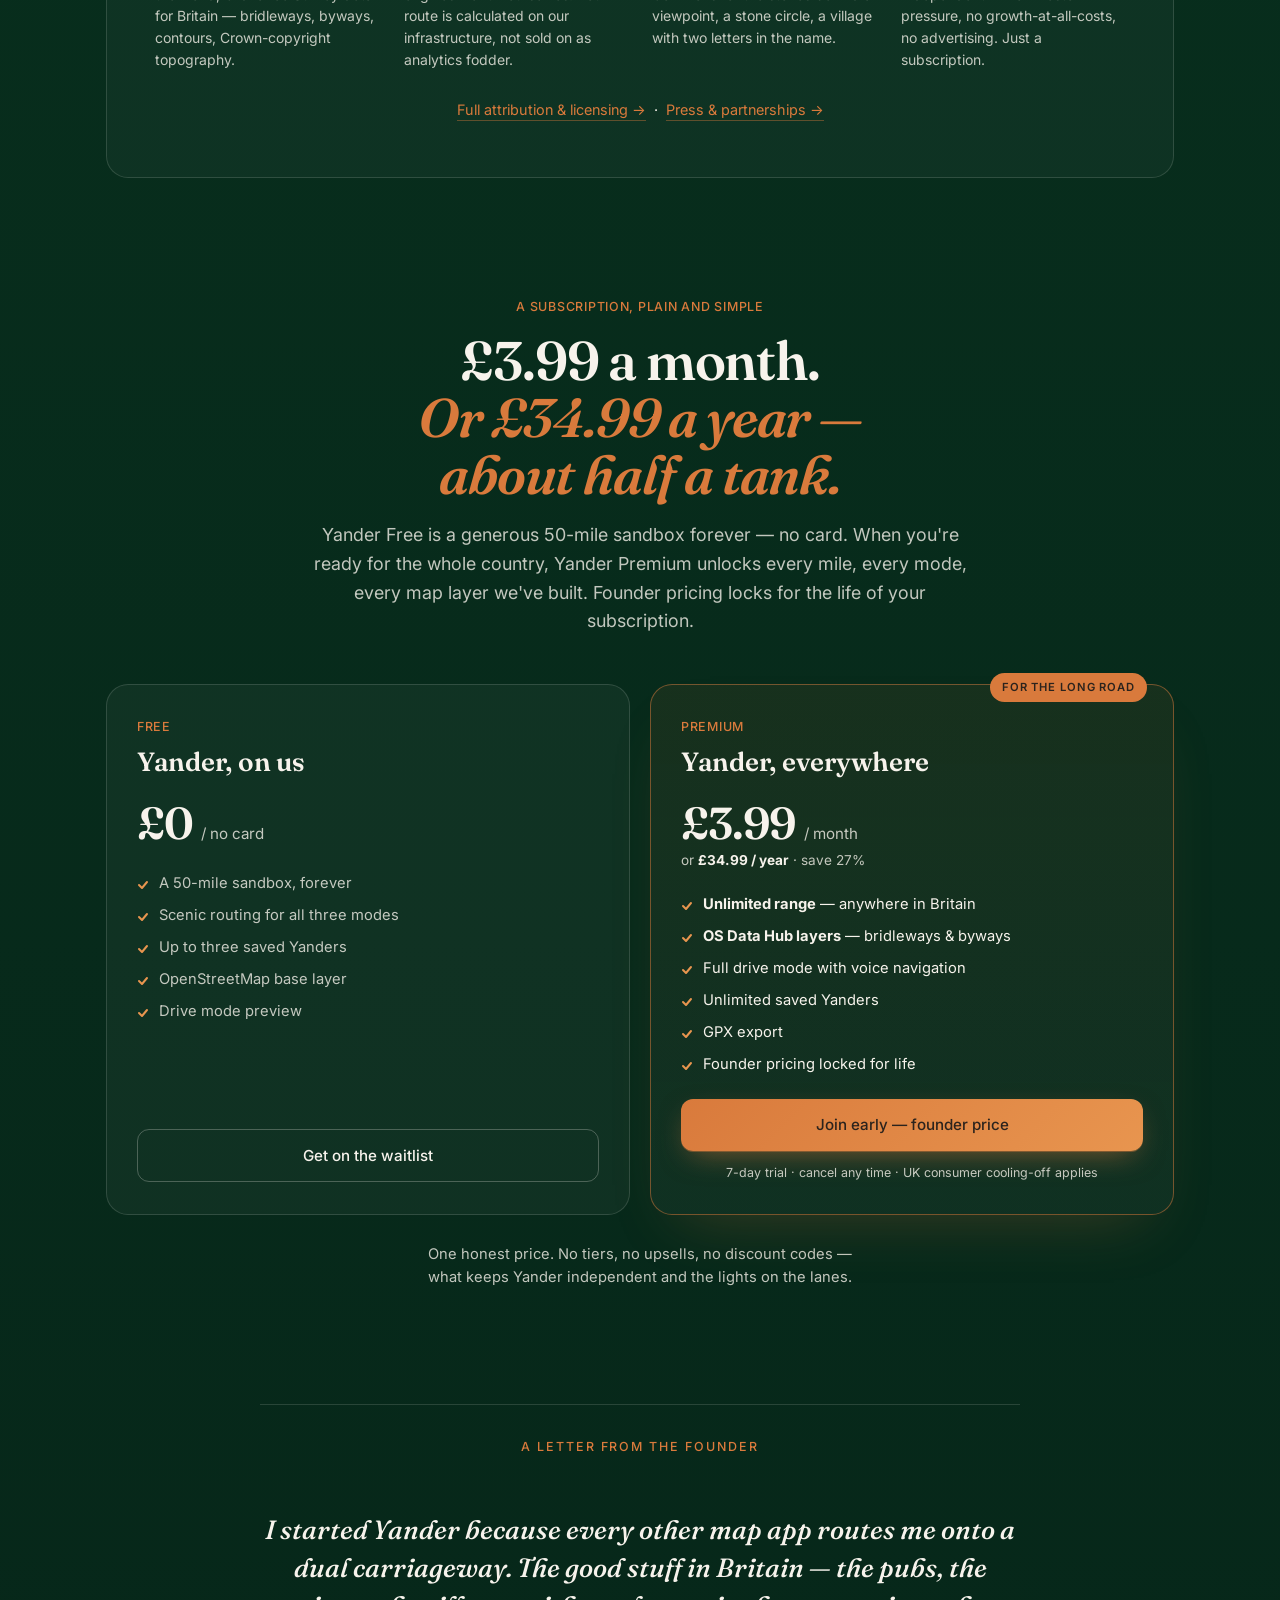
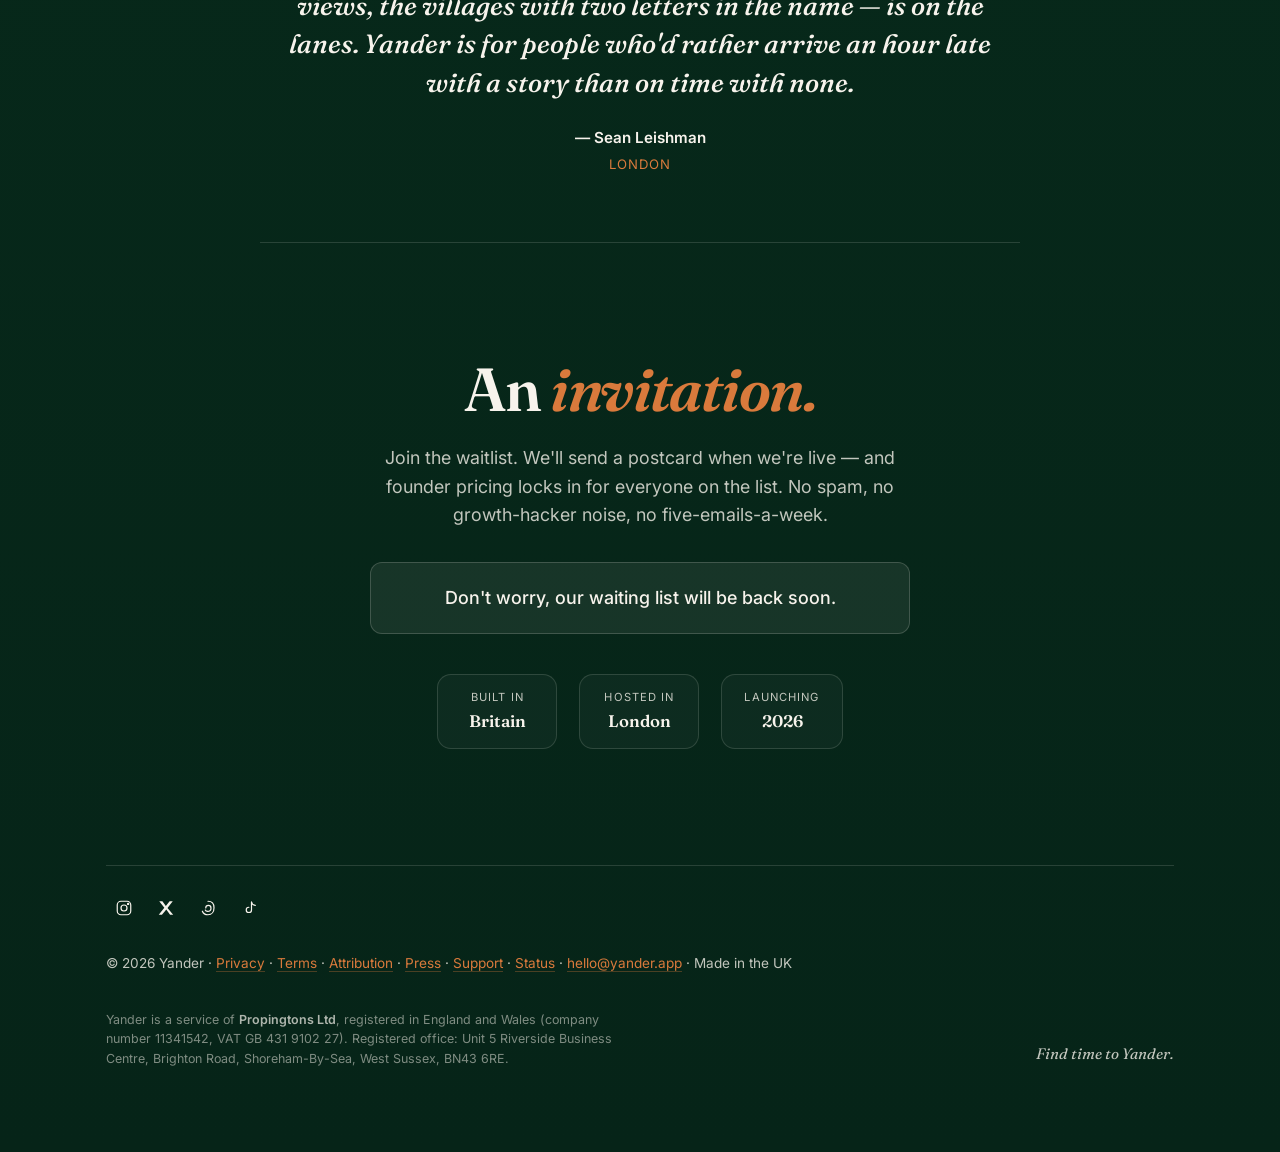
==== commit 0d823da6: "Match the site to what the app does today - Support: paid plans flagged as not open yet; annual pric" ====
--- a/index.html
+++ b/index.html
@@ -198,7 +198,7 @@
             </div>
             <h3 class="pillar__title">Scenic by default</h3>
             <p class="pillar__body">
-              Pick a start, pick a destination, pick a mood — scenic, quiet, coastal.
+              Pick a start, pick a destination, pick a mood — balanced, scenic or breathtaking.
               Yander finds the route the GPS won't show you. Viewpoints, villages,
               woodland, coast. Always with an honest ETA.
             </p>
@@ -225,8 +225,8 @@
             </div>
             <h3 class="pillar__title">Drive the long way</h3>
             <p class="pillar__body">
-              Drive mode with calm voice prompts, big legible glances, and background
-              location that won't drop when a call comes in. A co-pilot for the back
+              Drive mode with calm voice prompts and big, legible turns you can
+              take in at a glance. A co-pilot for the back
               roads, not a chaperone.
             </p>
           </article>
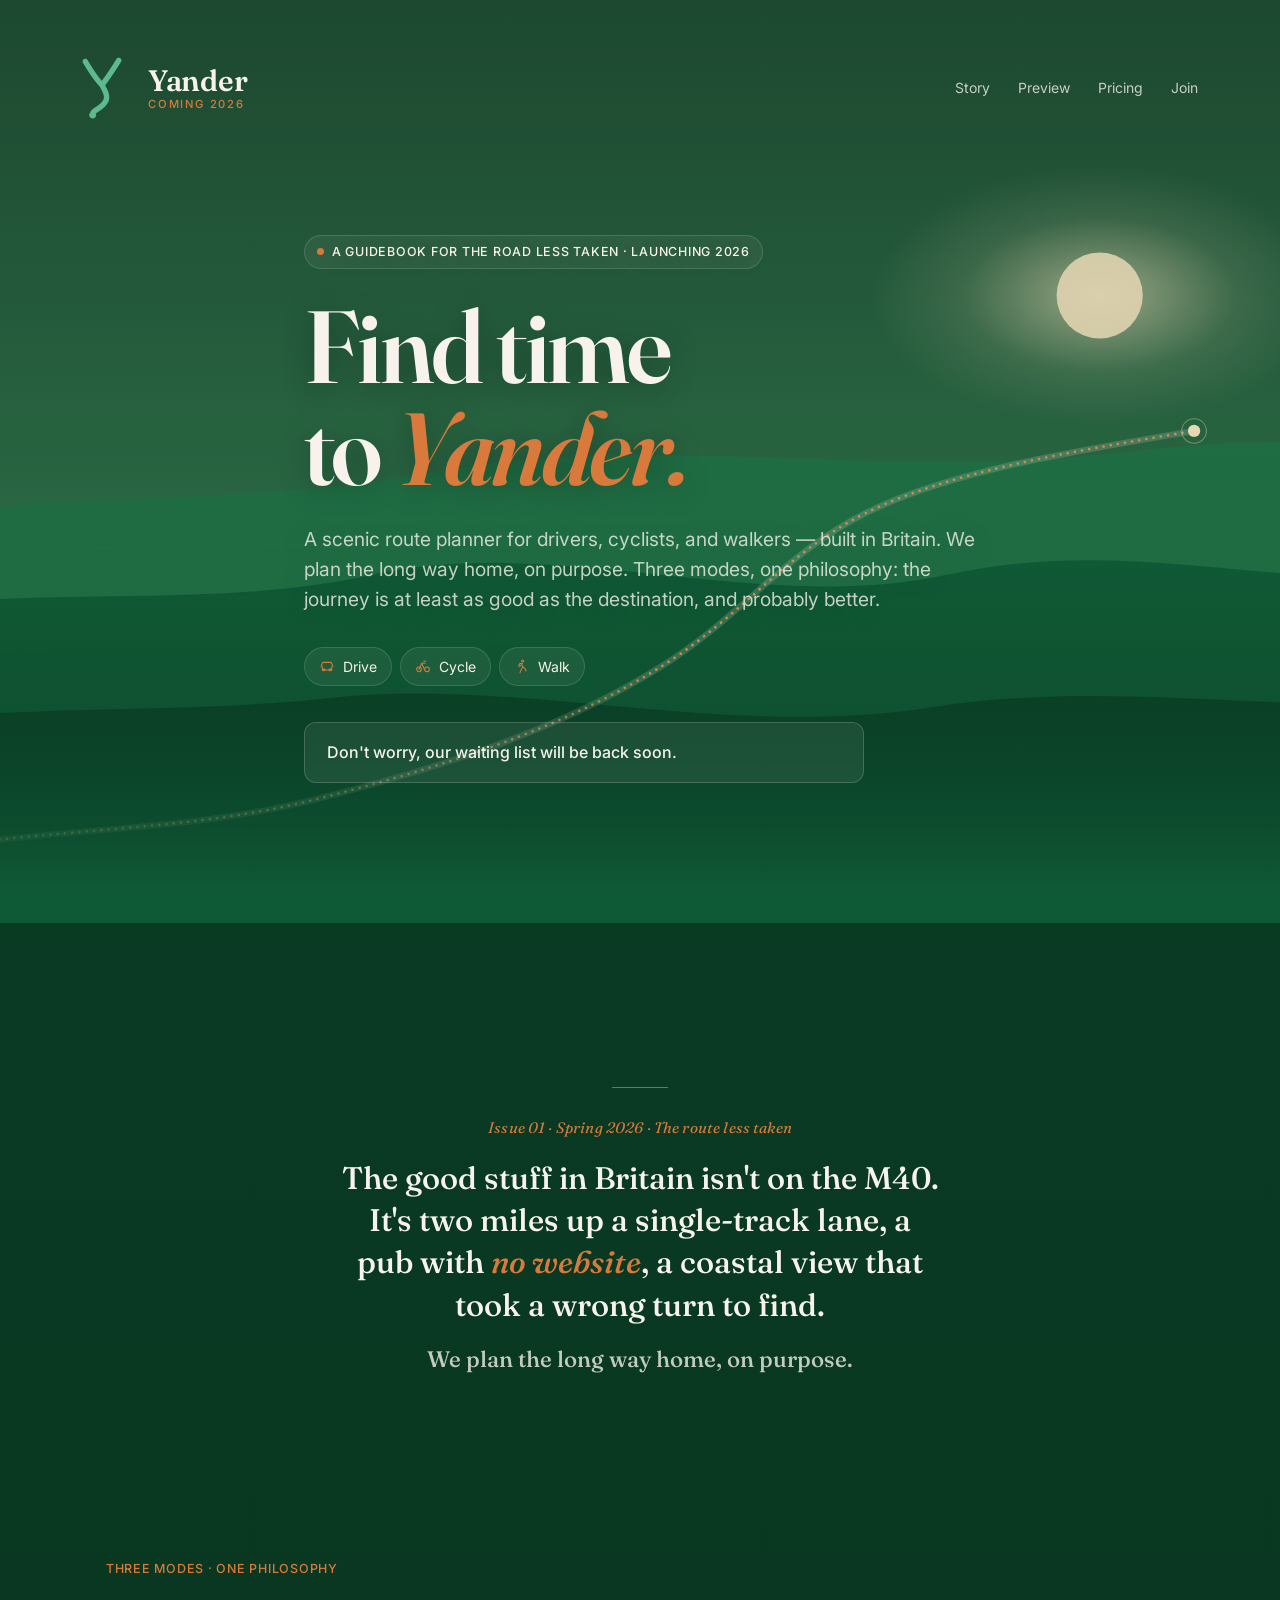
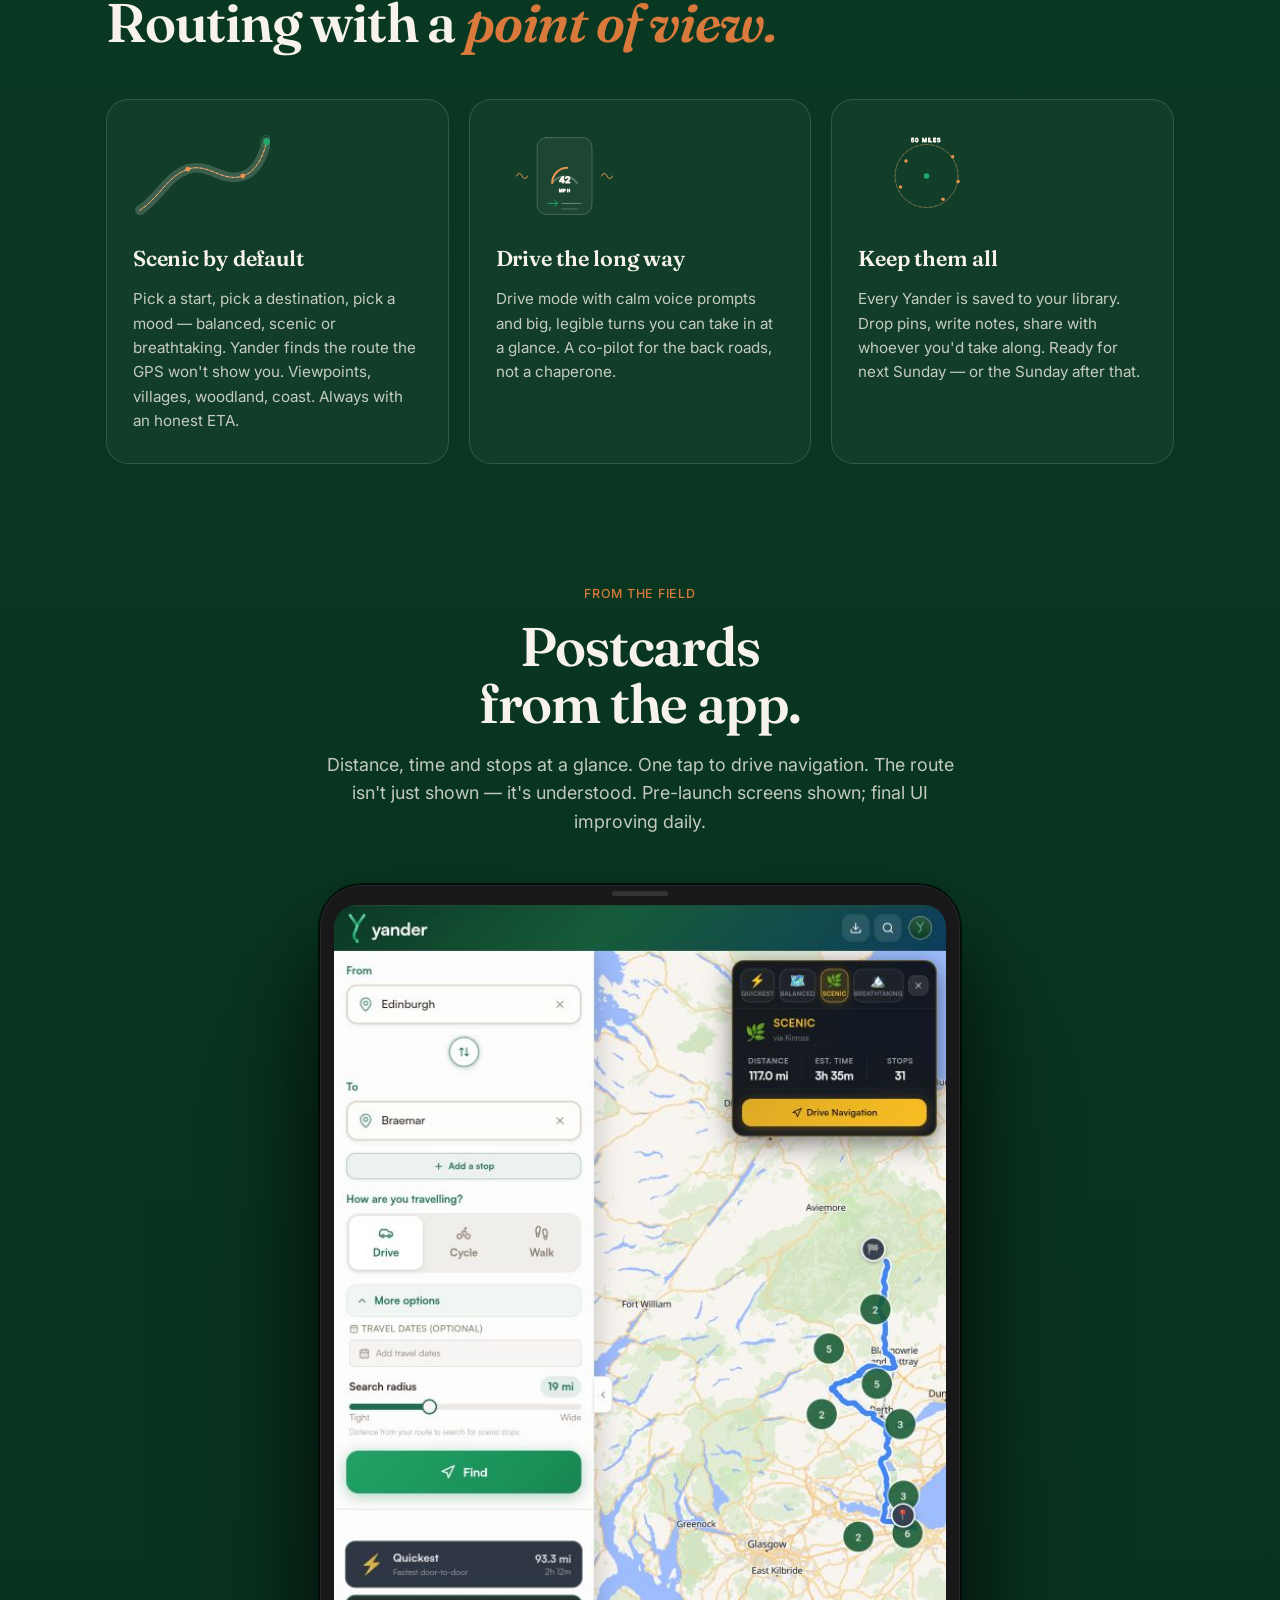
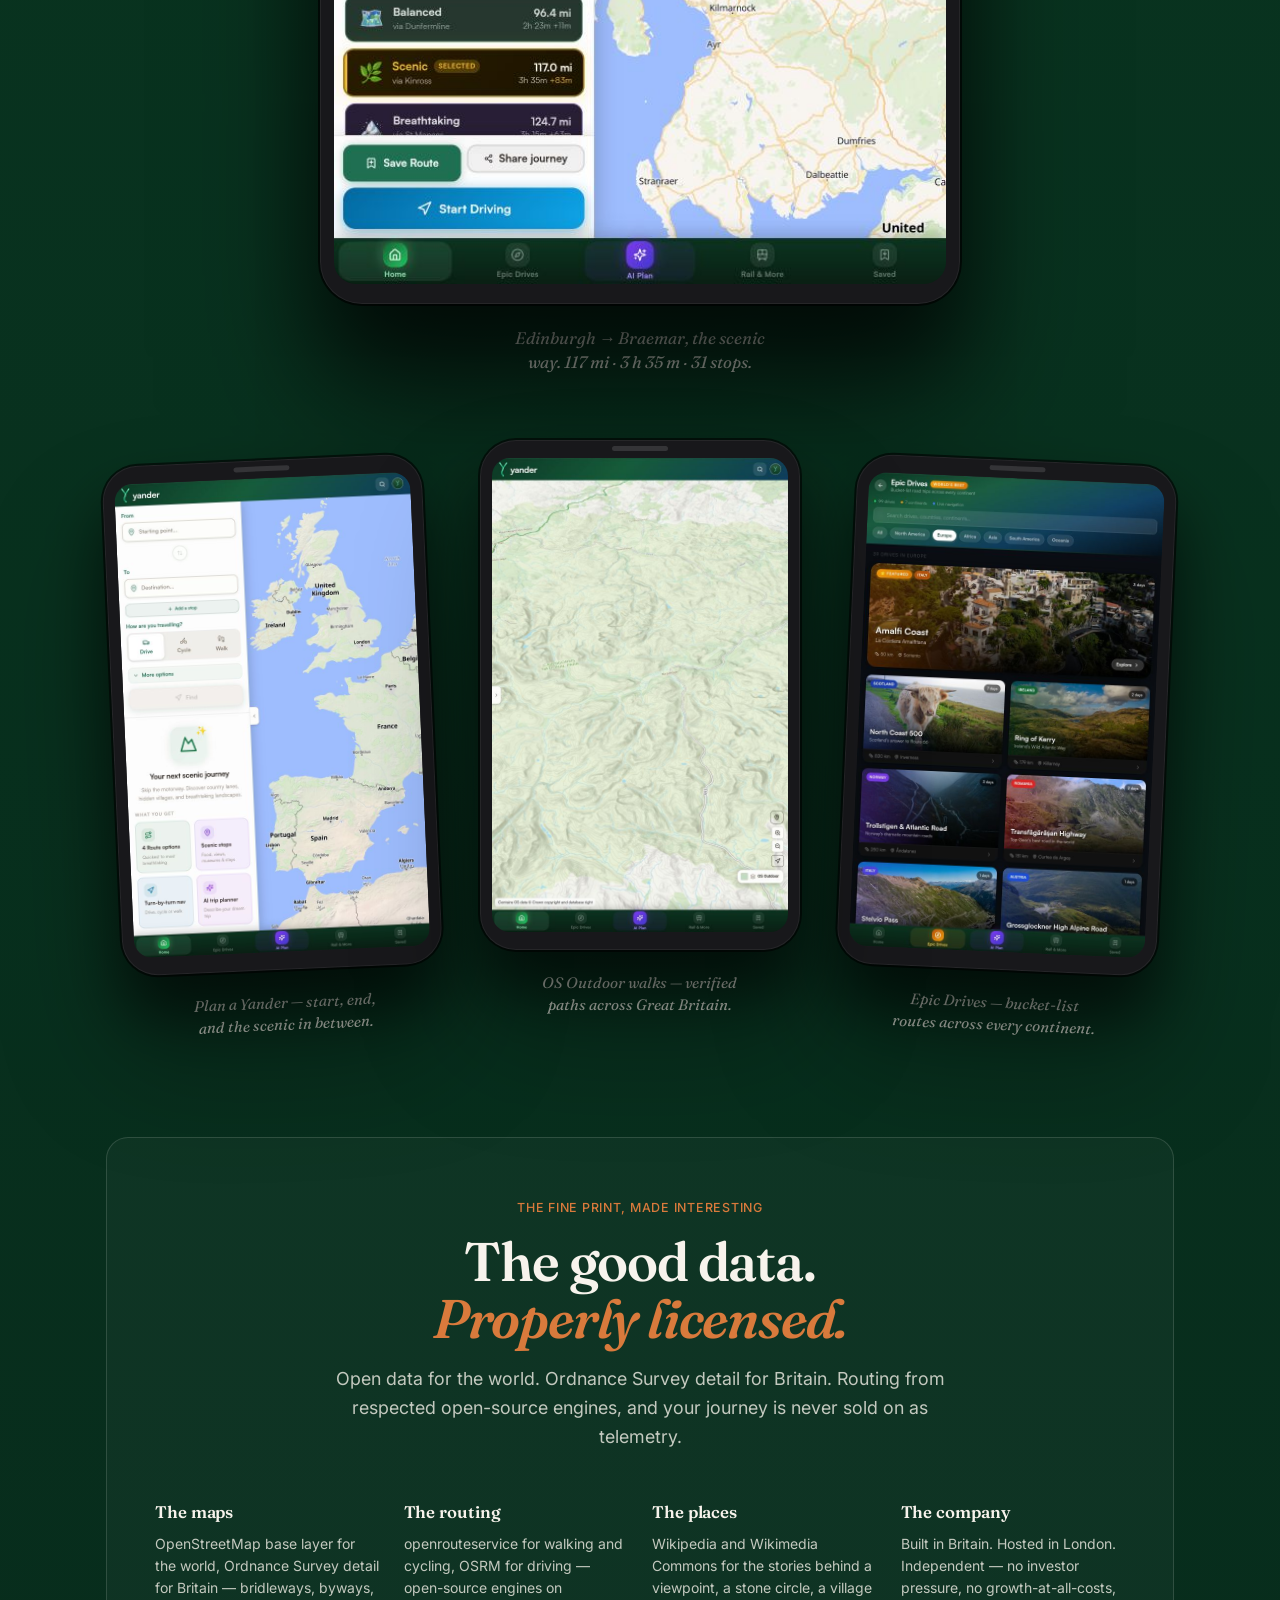
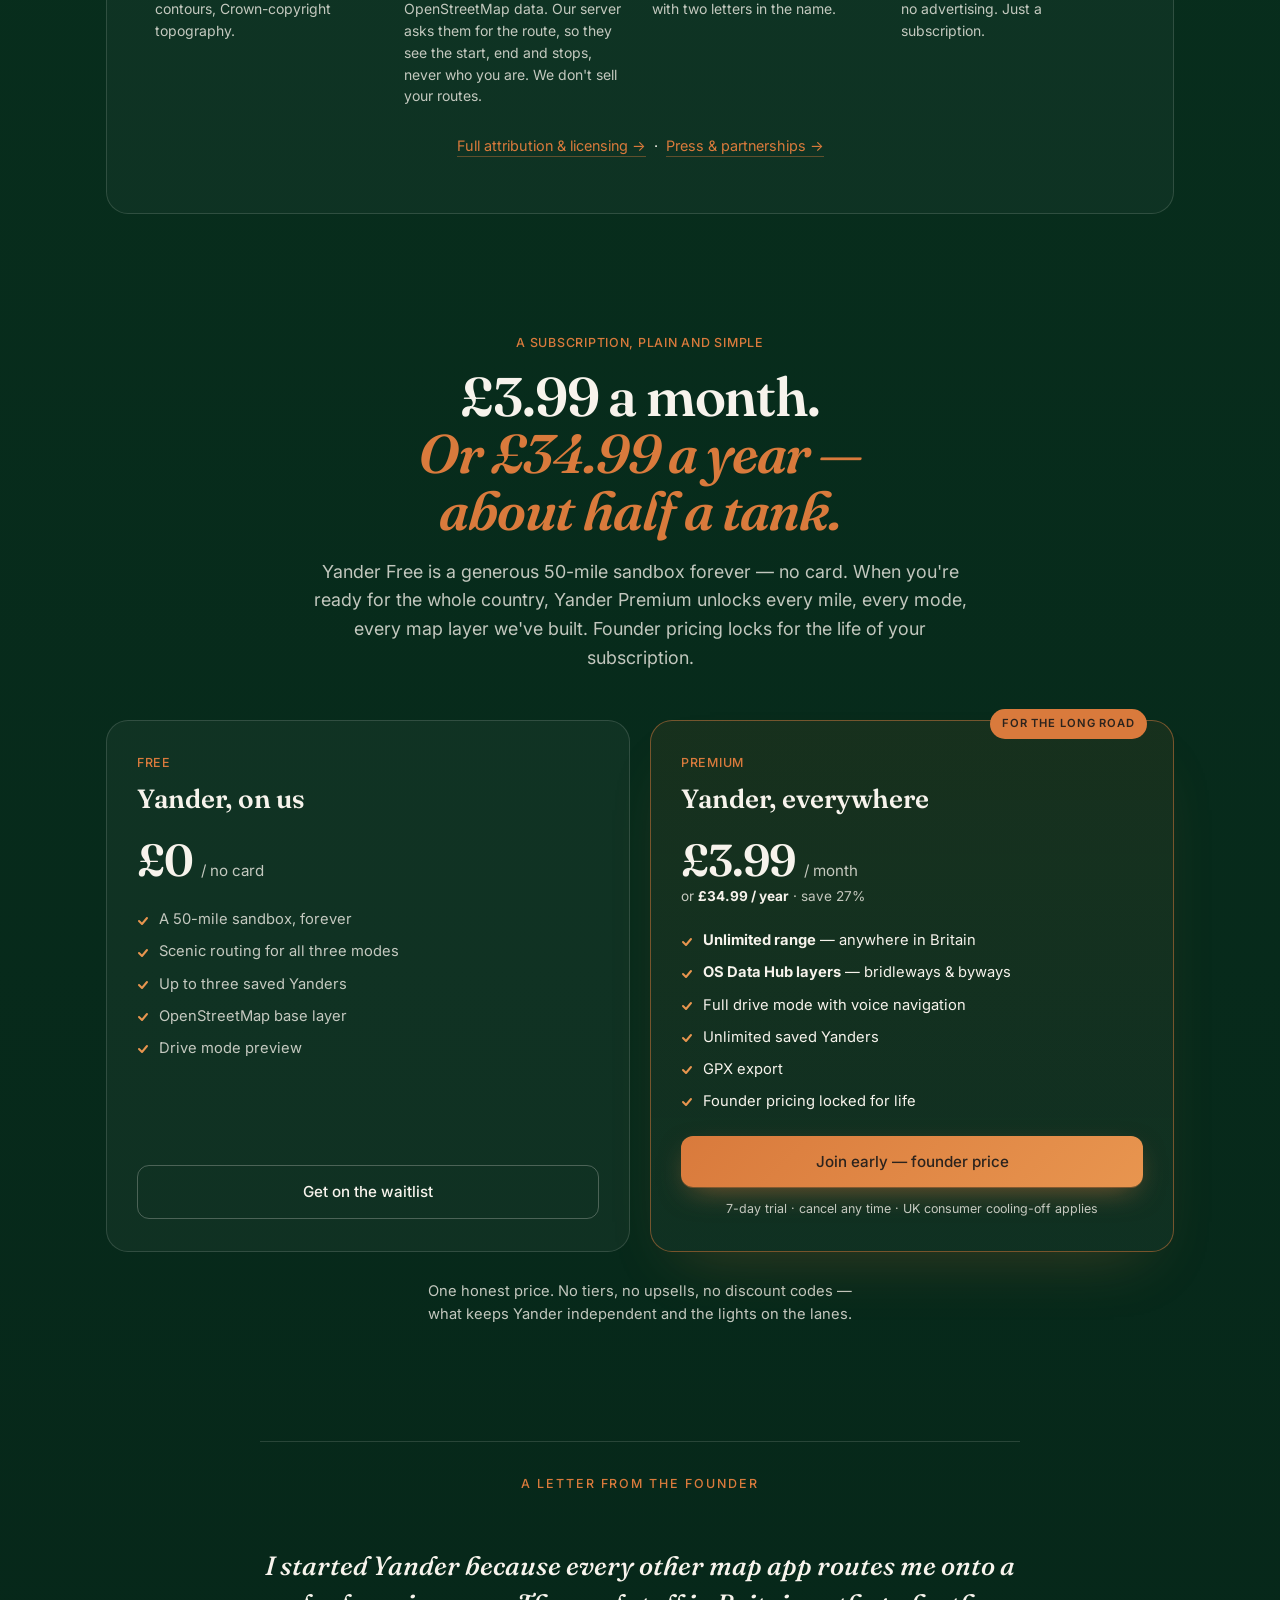
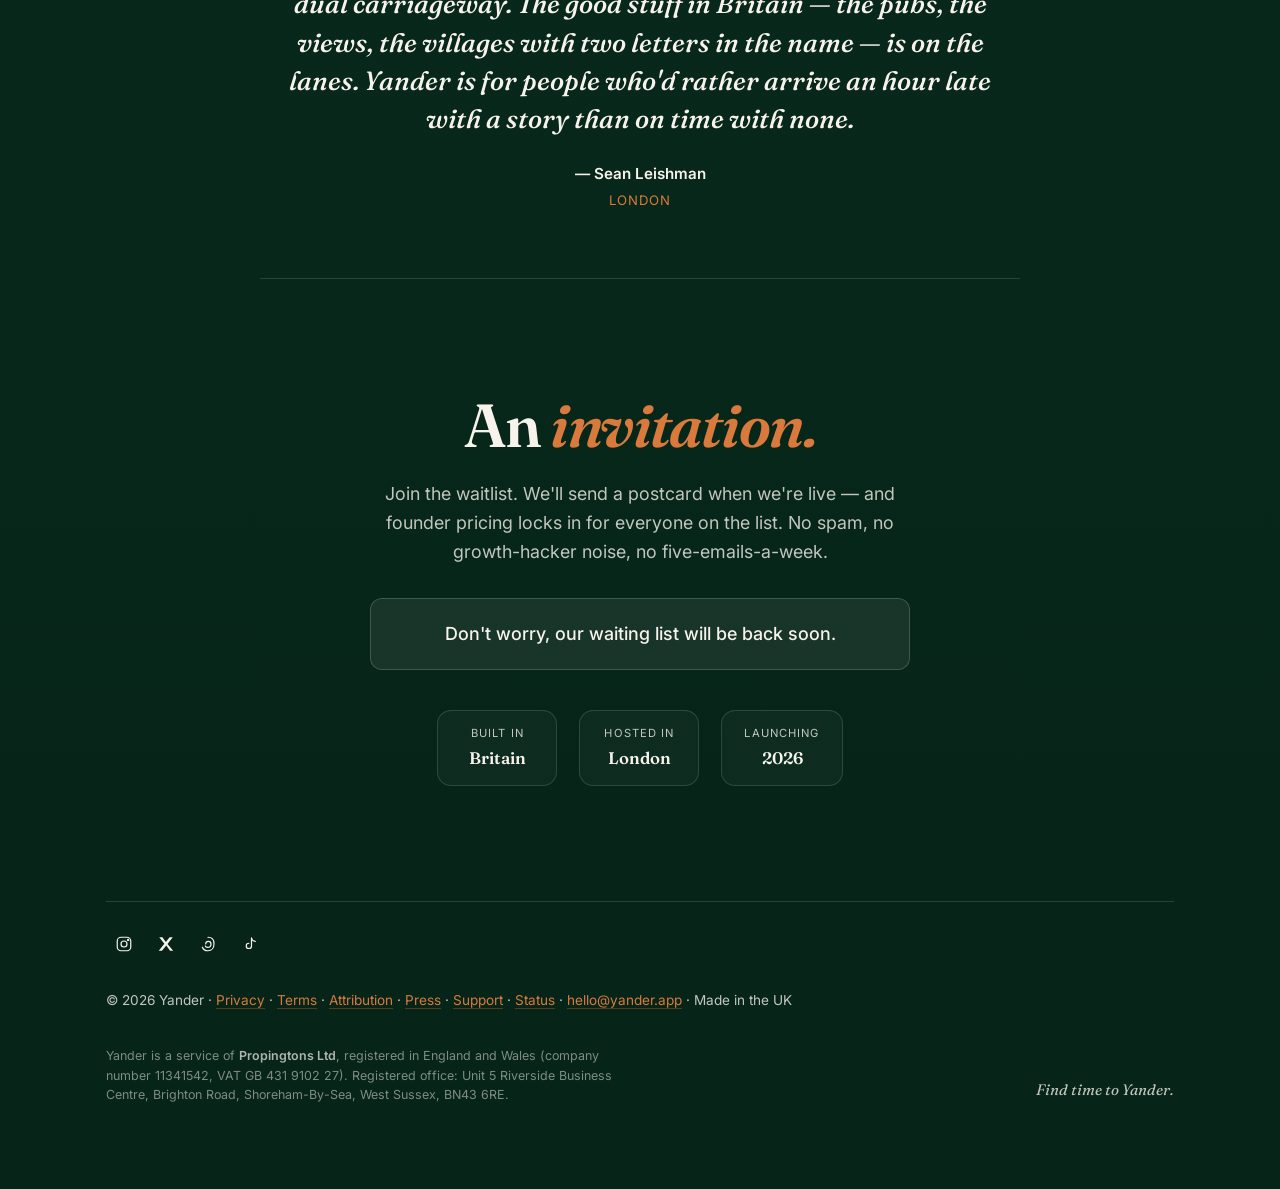
==== commit bc1a6685: "Describe modes and routing accurately - Support and press: three modes (drive, cycle, walk); the app" ====
--- a/index.html
+++ b/index.html
@@ -440,10 +440,9 @@
           <p class="eyebrow eyebrow--quiet">The fine print, made interesting</p>
           <h2 id="trust-h" class="section__title">The good data.<br/><em>Properly licensed.</em></h2>
           <p class="section__lede">
-            Yander runs on the same foundations the AA, the OS App and the National
-            Trust lean on. Open data for the world. Ordnance Survey detail for Britain.
-            And routing engines we host ourselves, so your journey isn't telemetry for
-            somebody else.
+            Open data for the world. Ordnance Survey detail for Britain. Routing
+            from respected open-source engines, and your journey is never sold on
+            as telemetry.
           </p>
         </header>
 
@@ -454,7 +453,7 @@
           </li>
           <li>
             <h4>The routing</h4>
-            <p>OSRM and Valhalla — self-hosted engines we run ourselves. Your route is calculated on our infrastructure, not sold on as analytics fodder.</p>
+            <p>openrouteservice for walking and cycling, OSRM for driving — open-source engines on OpenStreetMap data. Our server asks them for the route, so they see the start, end and stops, never who you are. We don't sell your routes.</p>
           </li>
           <li>
             <h4>The places</h4>
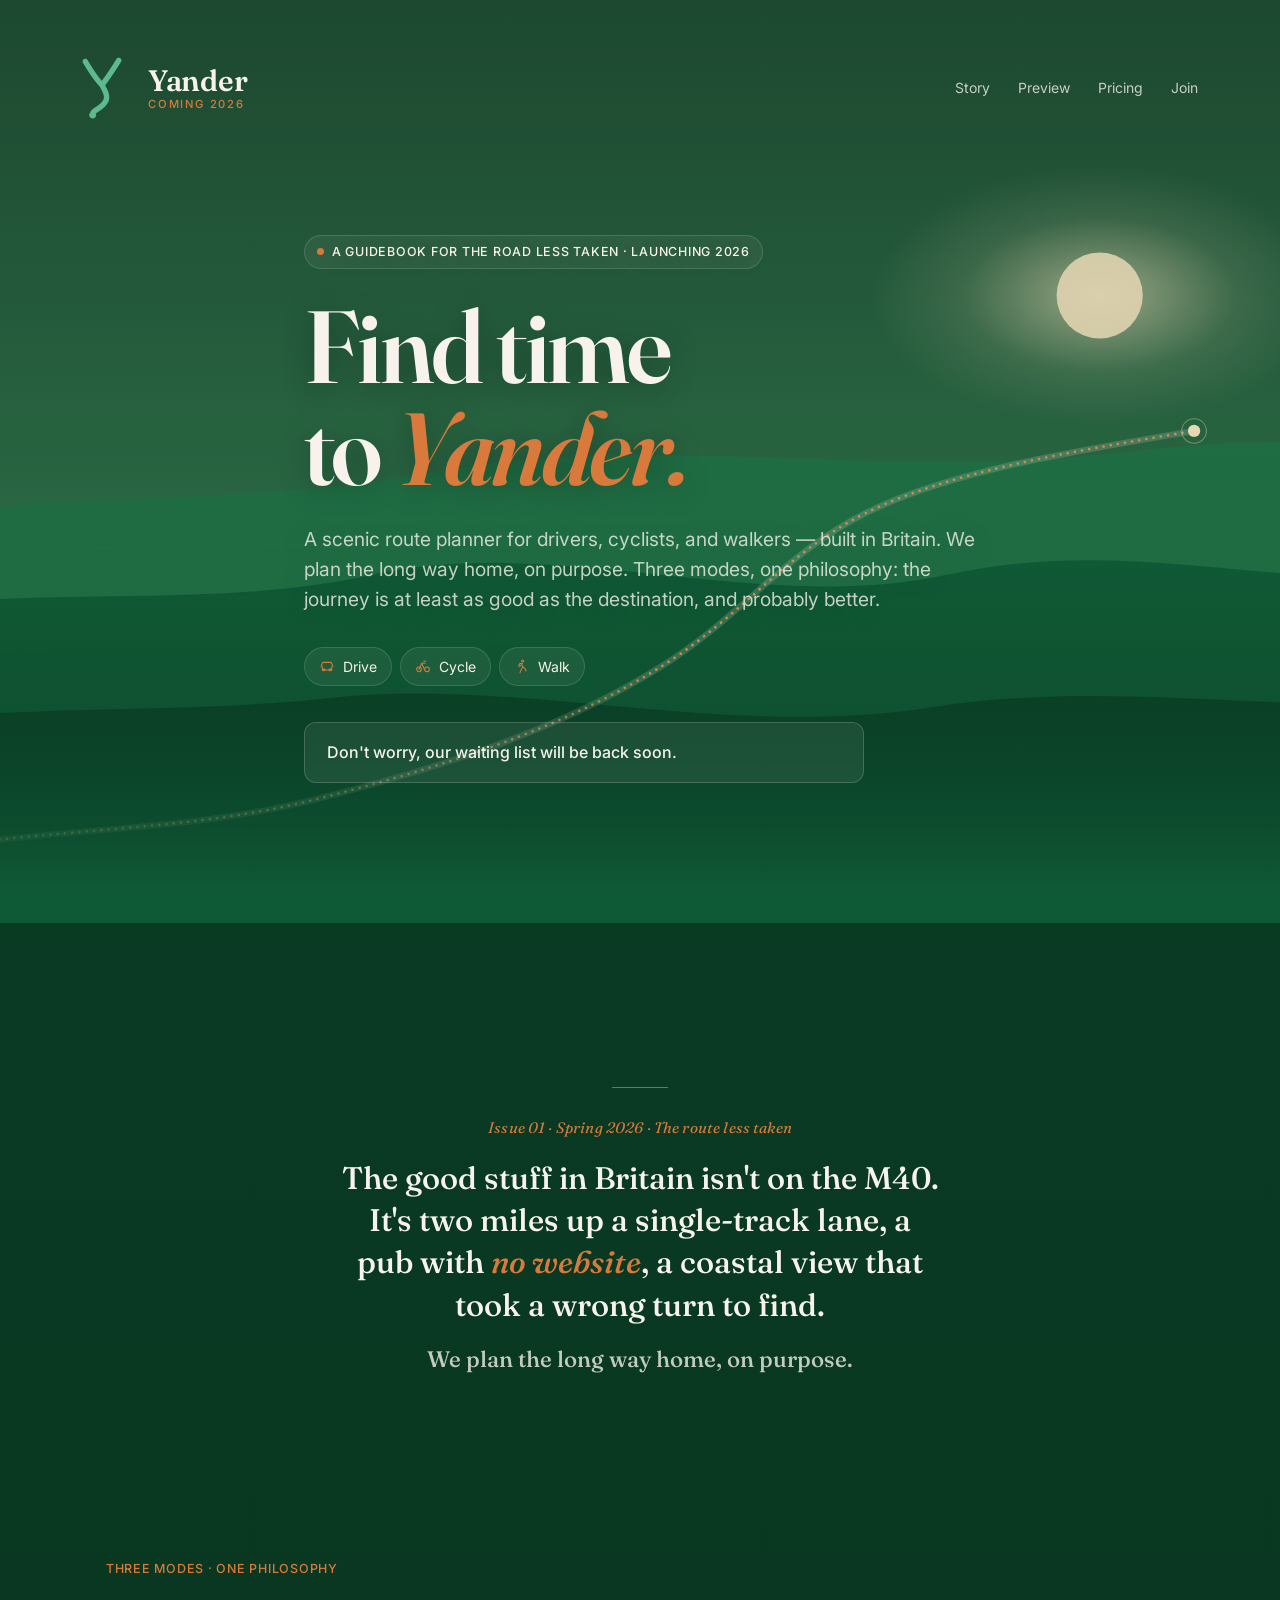
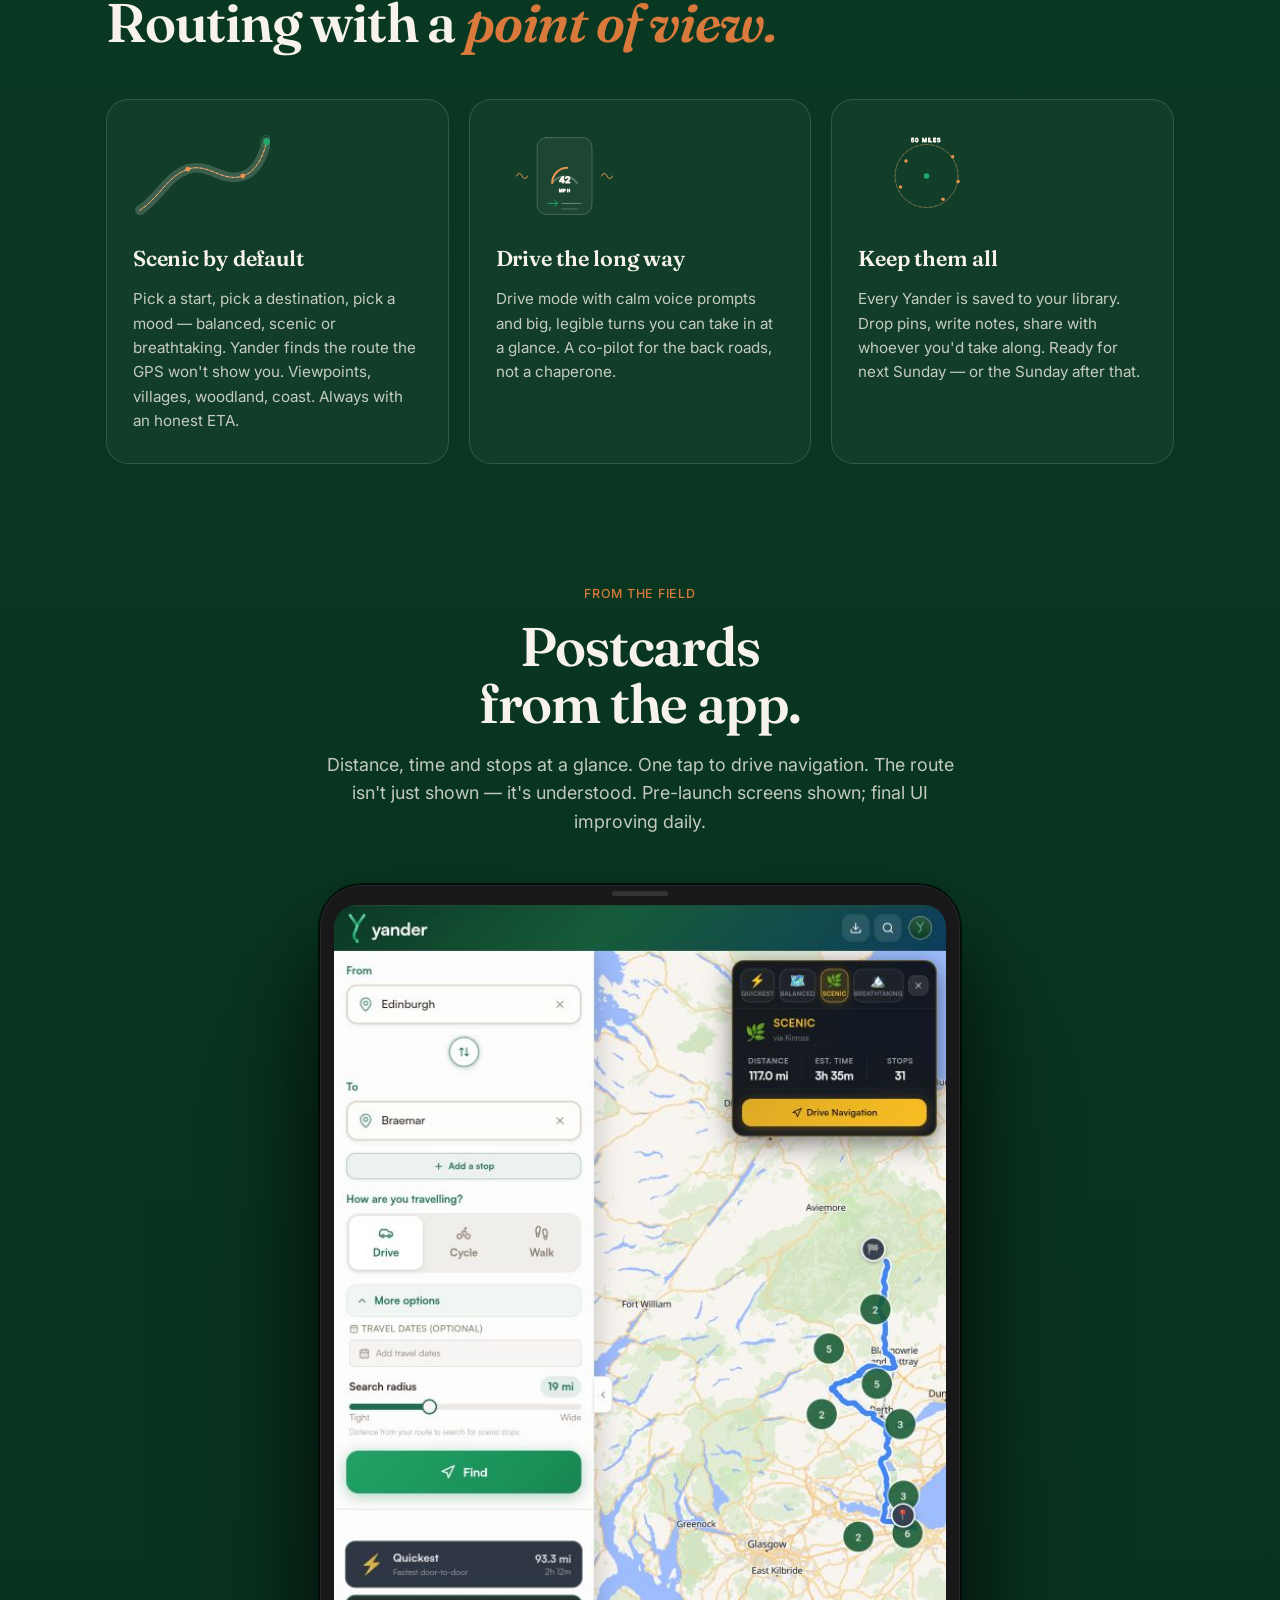
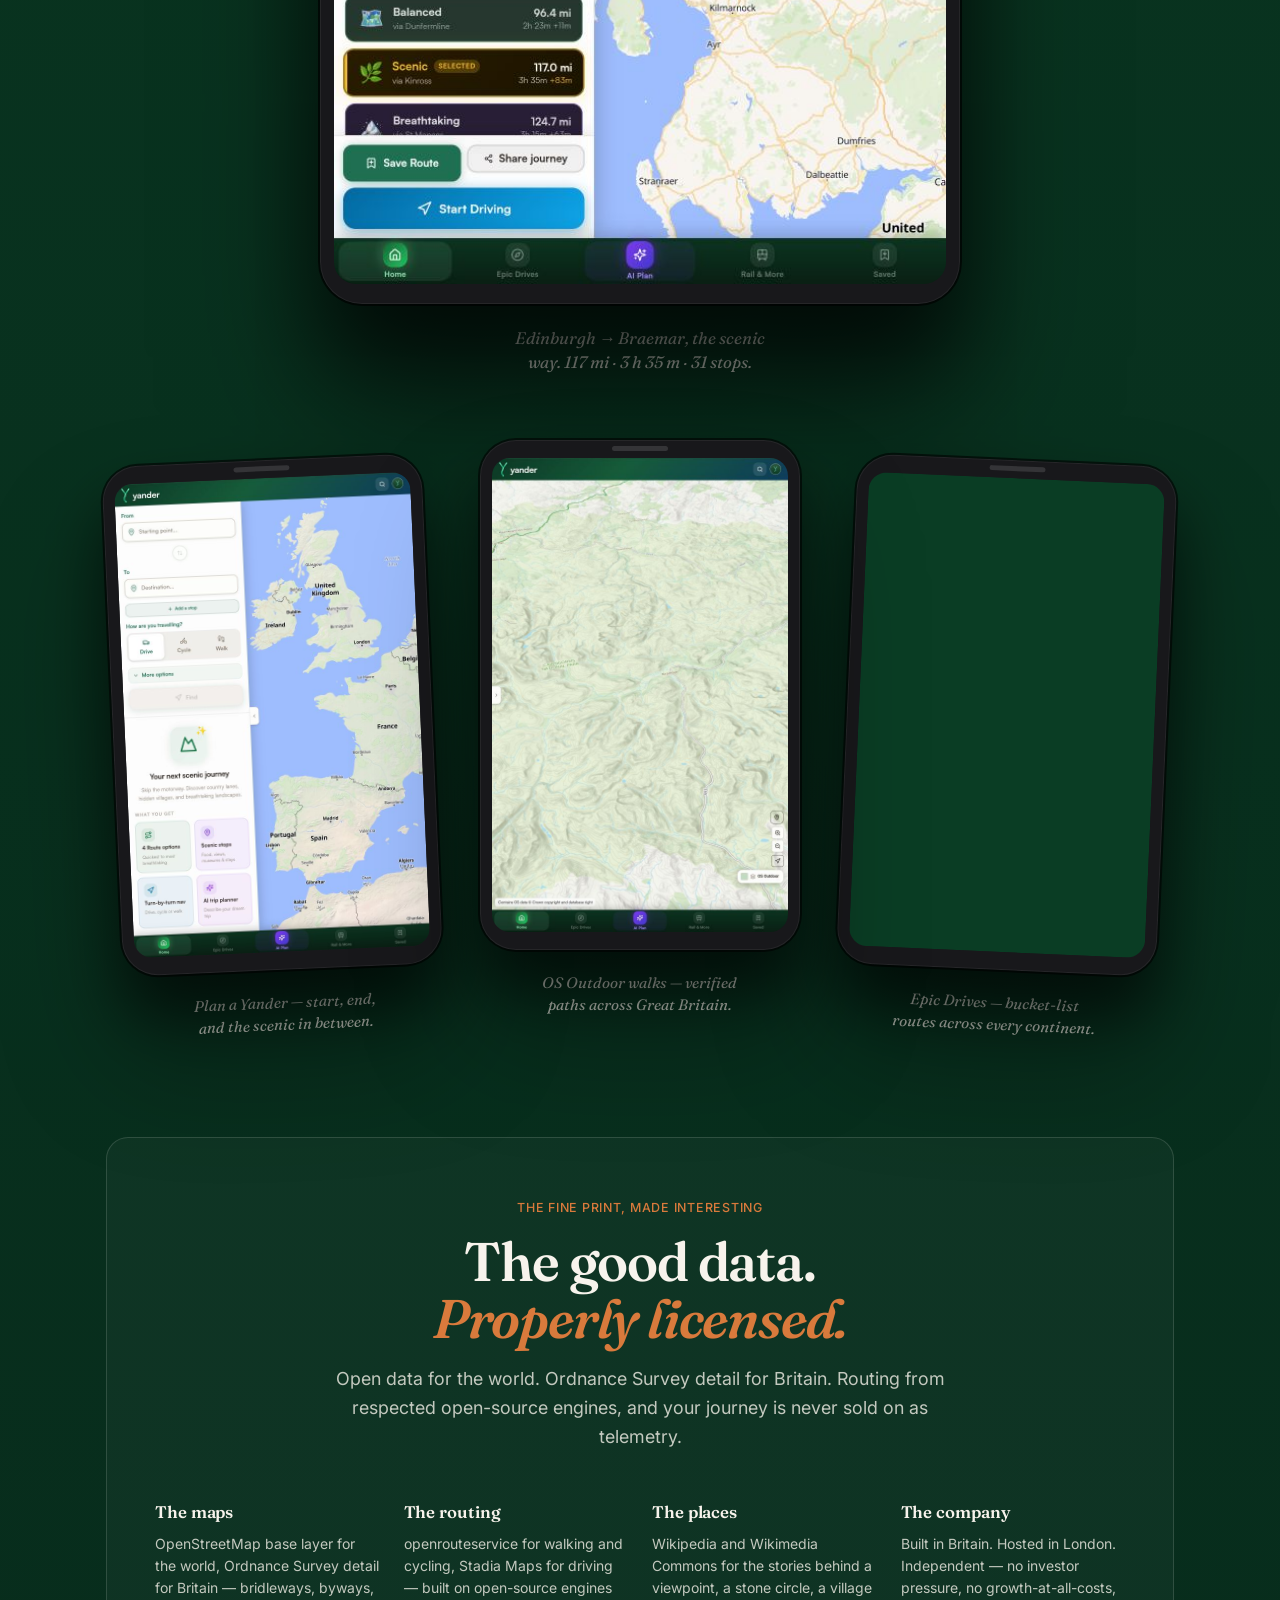
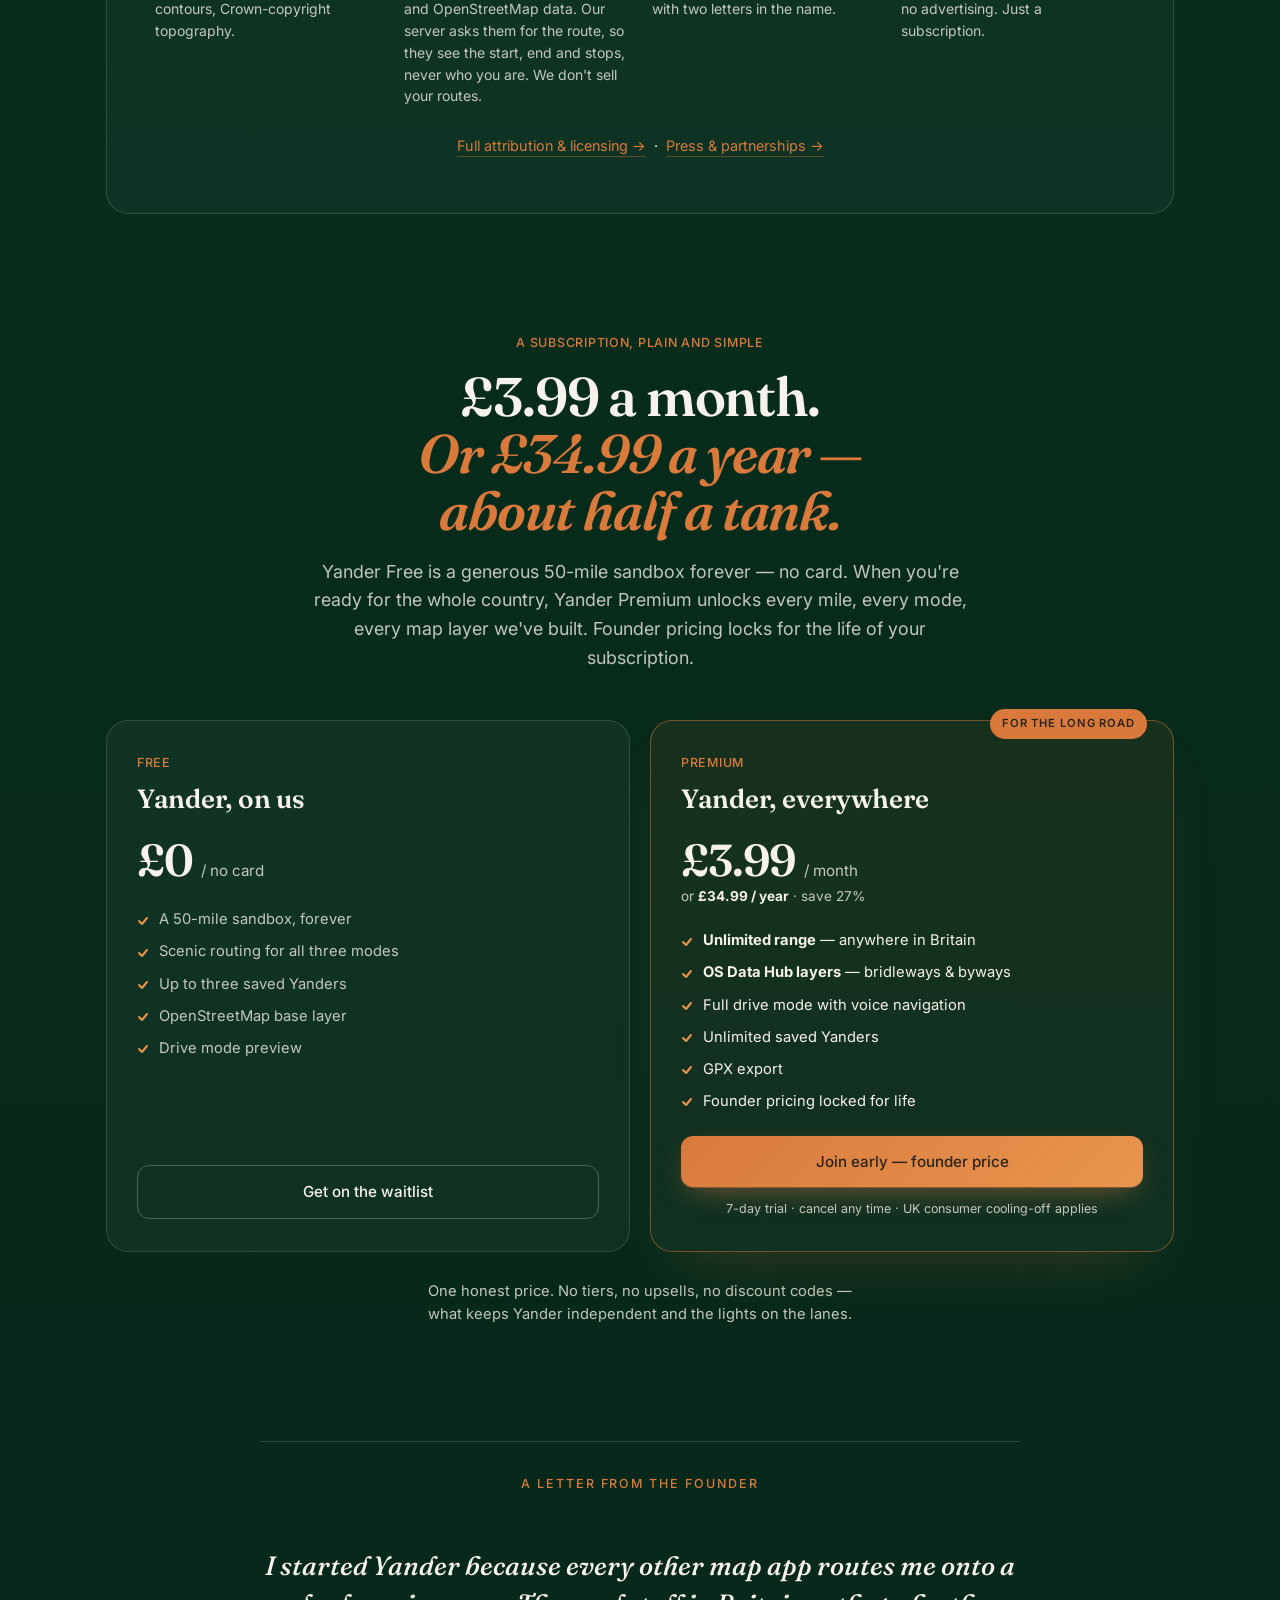
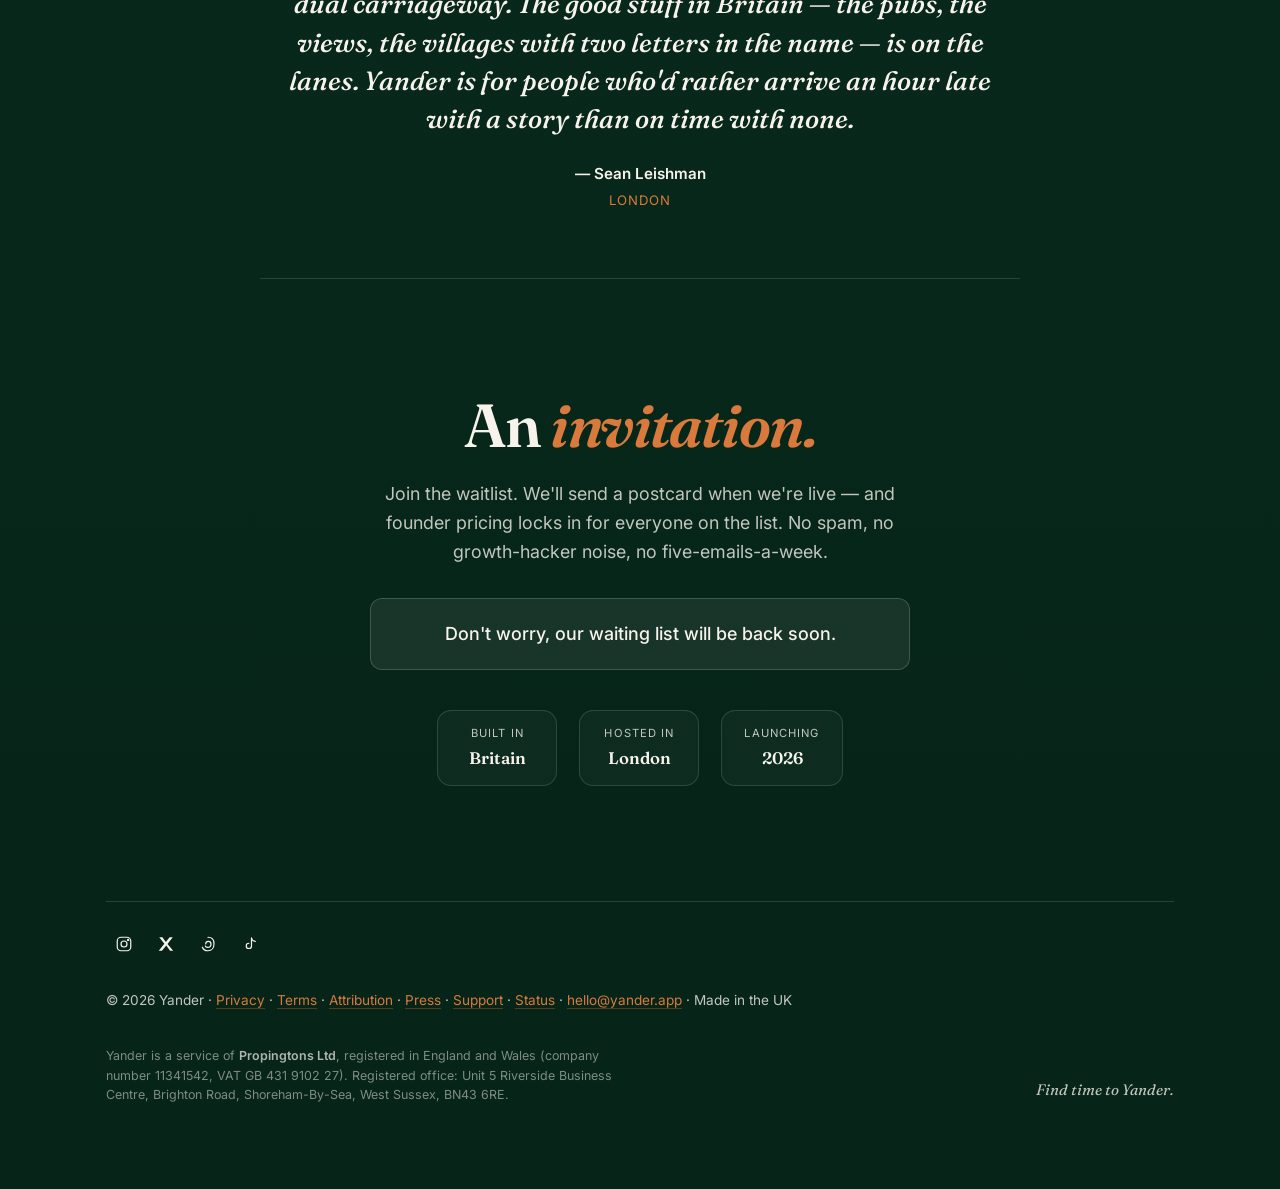
==== commit 7efa206d: "Credit Stadia Maps for driving routes Co-authored-by: Perplexity <noreply@perplexity.ai>" ====
--- a/index.html
+++ b/index.html
@@ -453,7 +453,7 @@
           </li>
           <li>
             <h4>The routing</h4>
-            <p>openrouteservice for walking and cycling, OSRM for driving — open-source engines on OpenStreetMap data. Our server asks them for the route, so they see the start, end and stops, never who you are. We don't sell your routes.</p>
+            <p>openrouteservice for walking and cycling, Stadia Maps for driving — built on open-source engines and OpenStreetMap data. Our server asks them for the route, so they see the start, end and stops, never who you are. We don't sell your routes.</p>
           </li>
           <li>
             <h4>The places</h4>
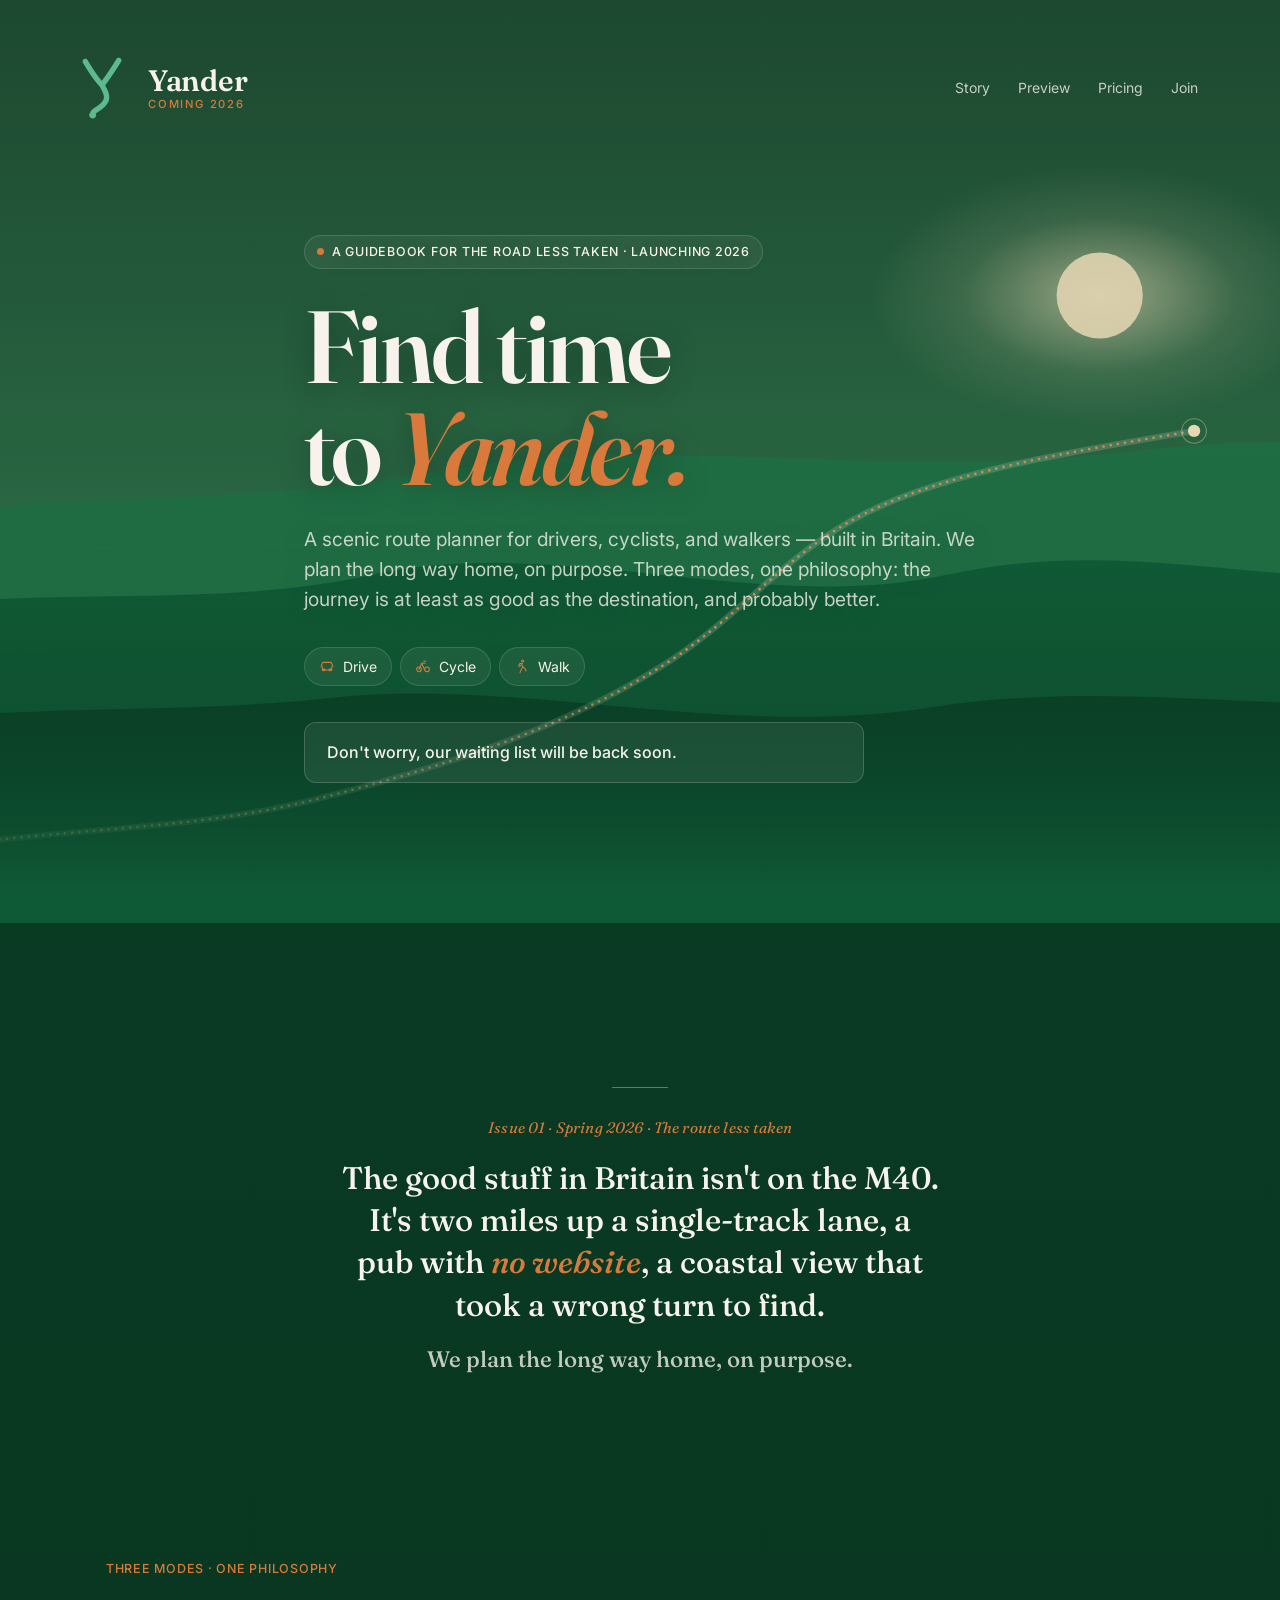
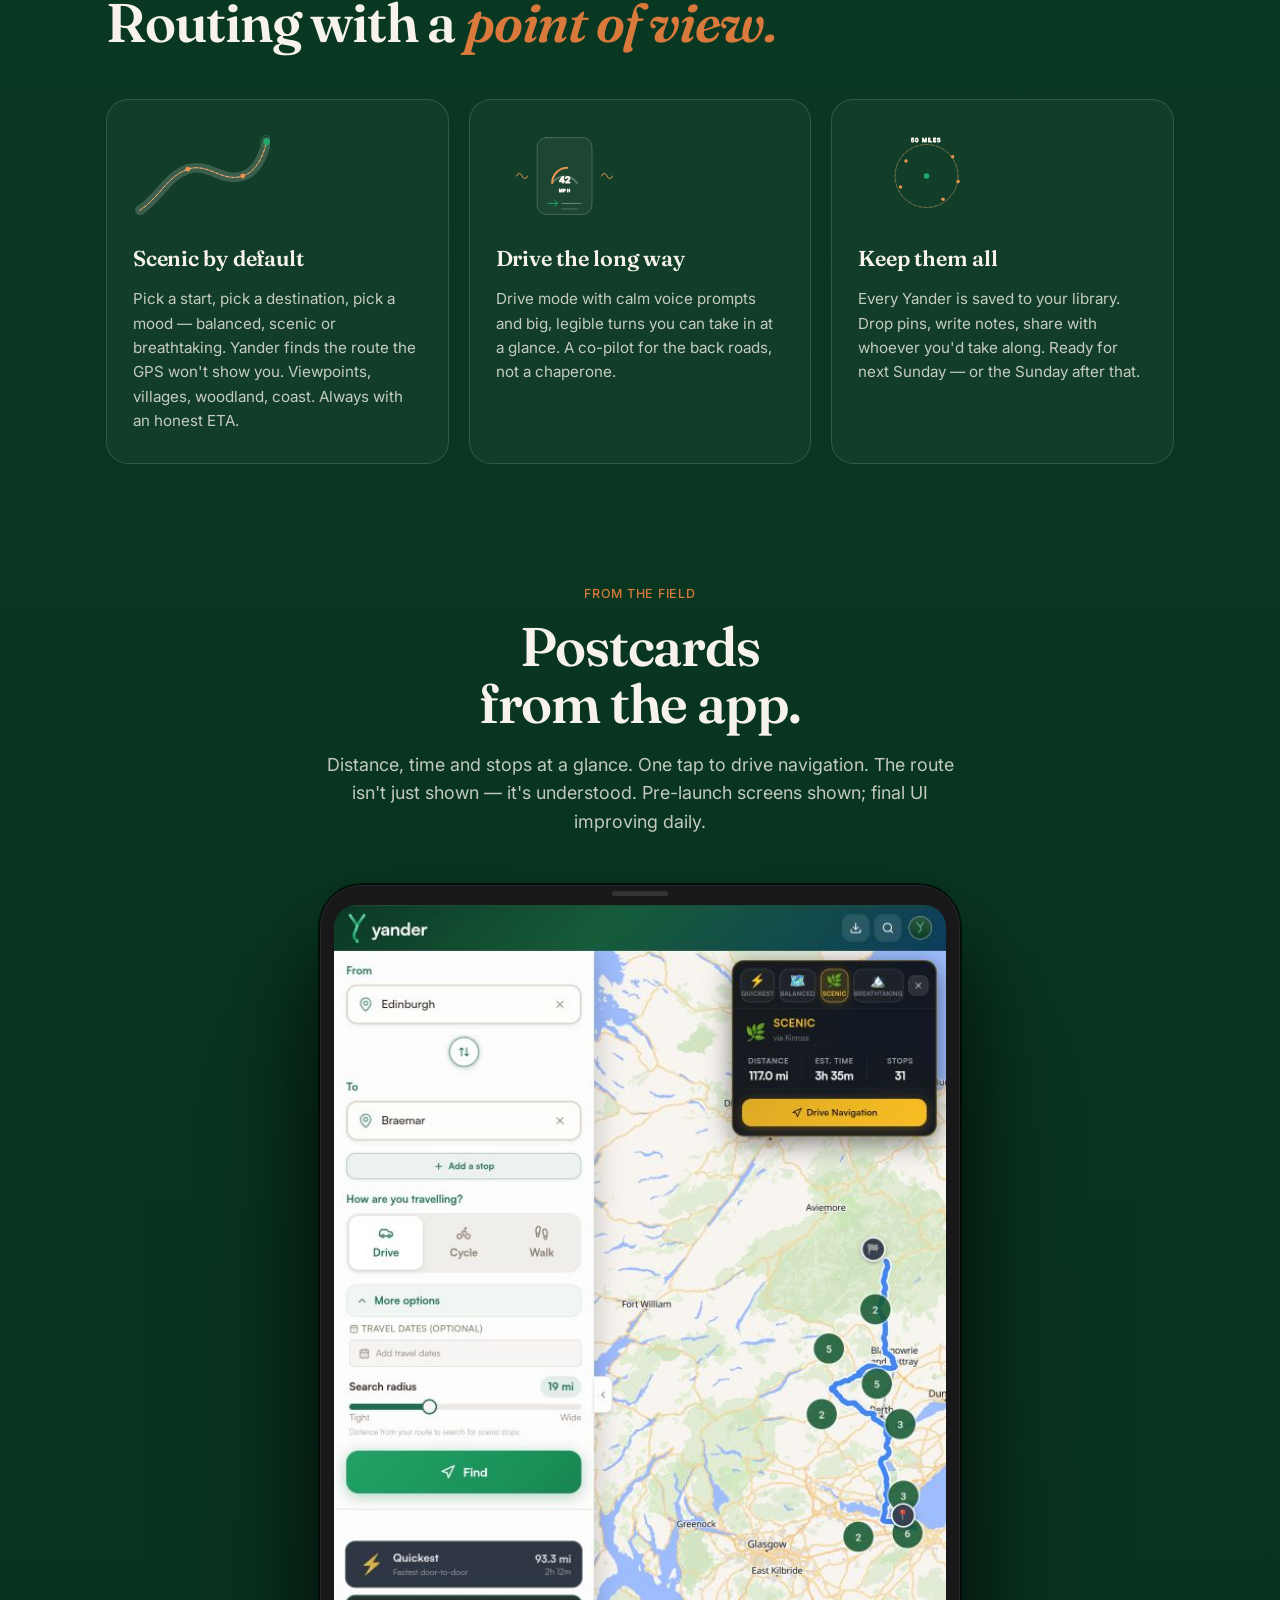
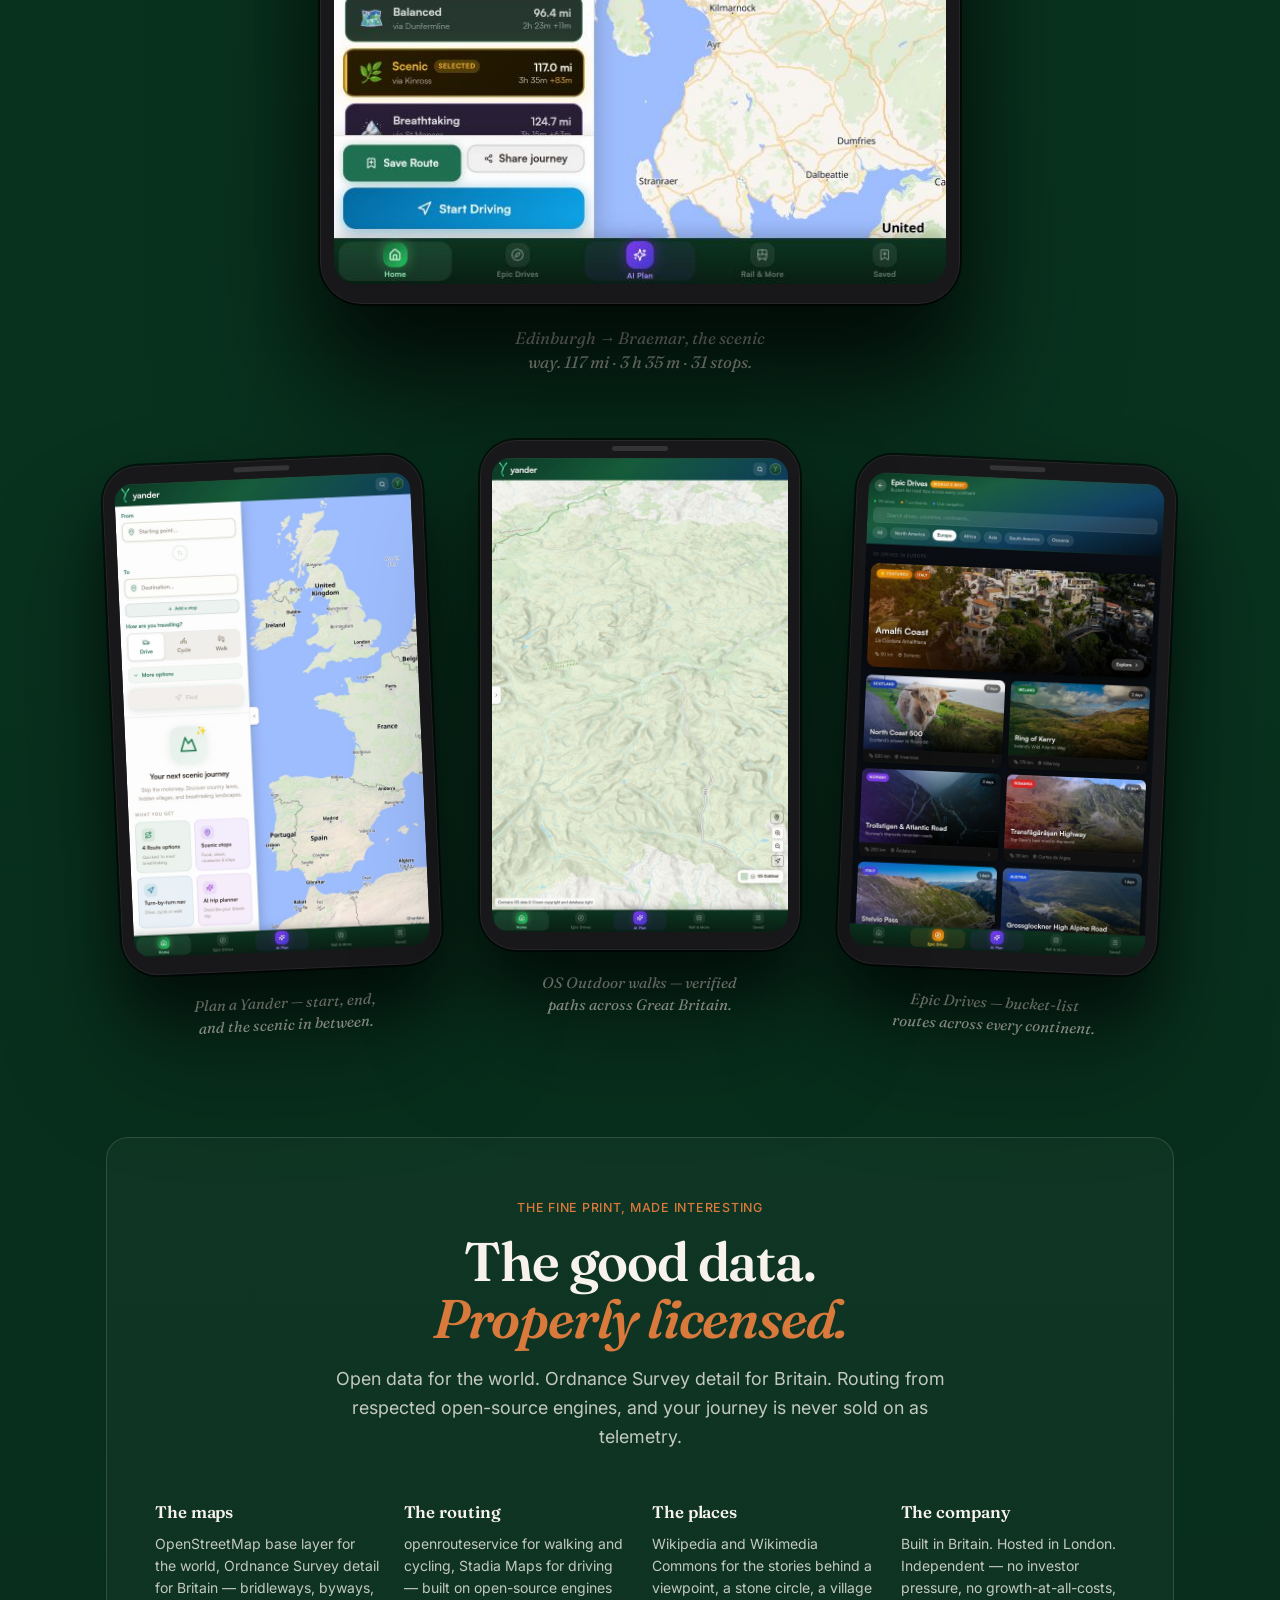
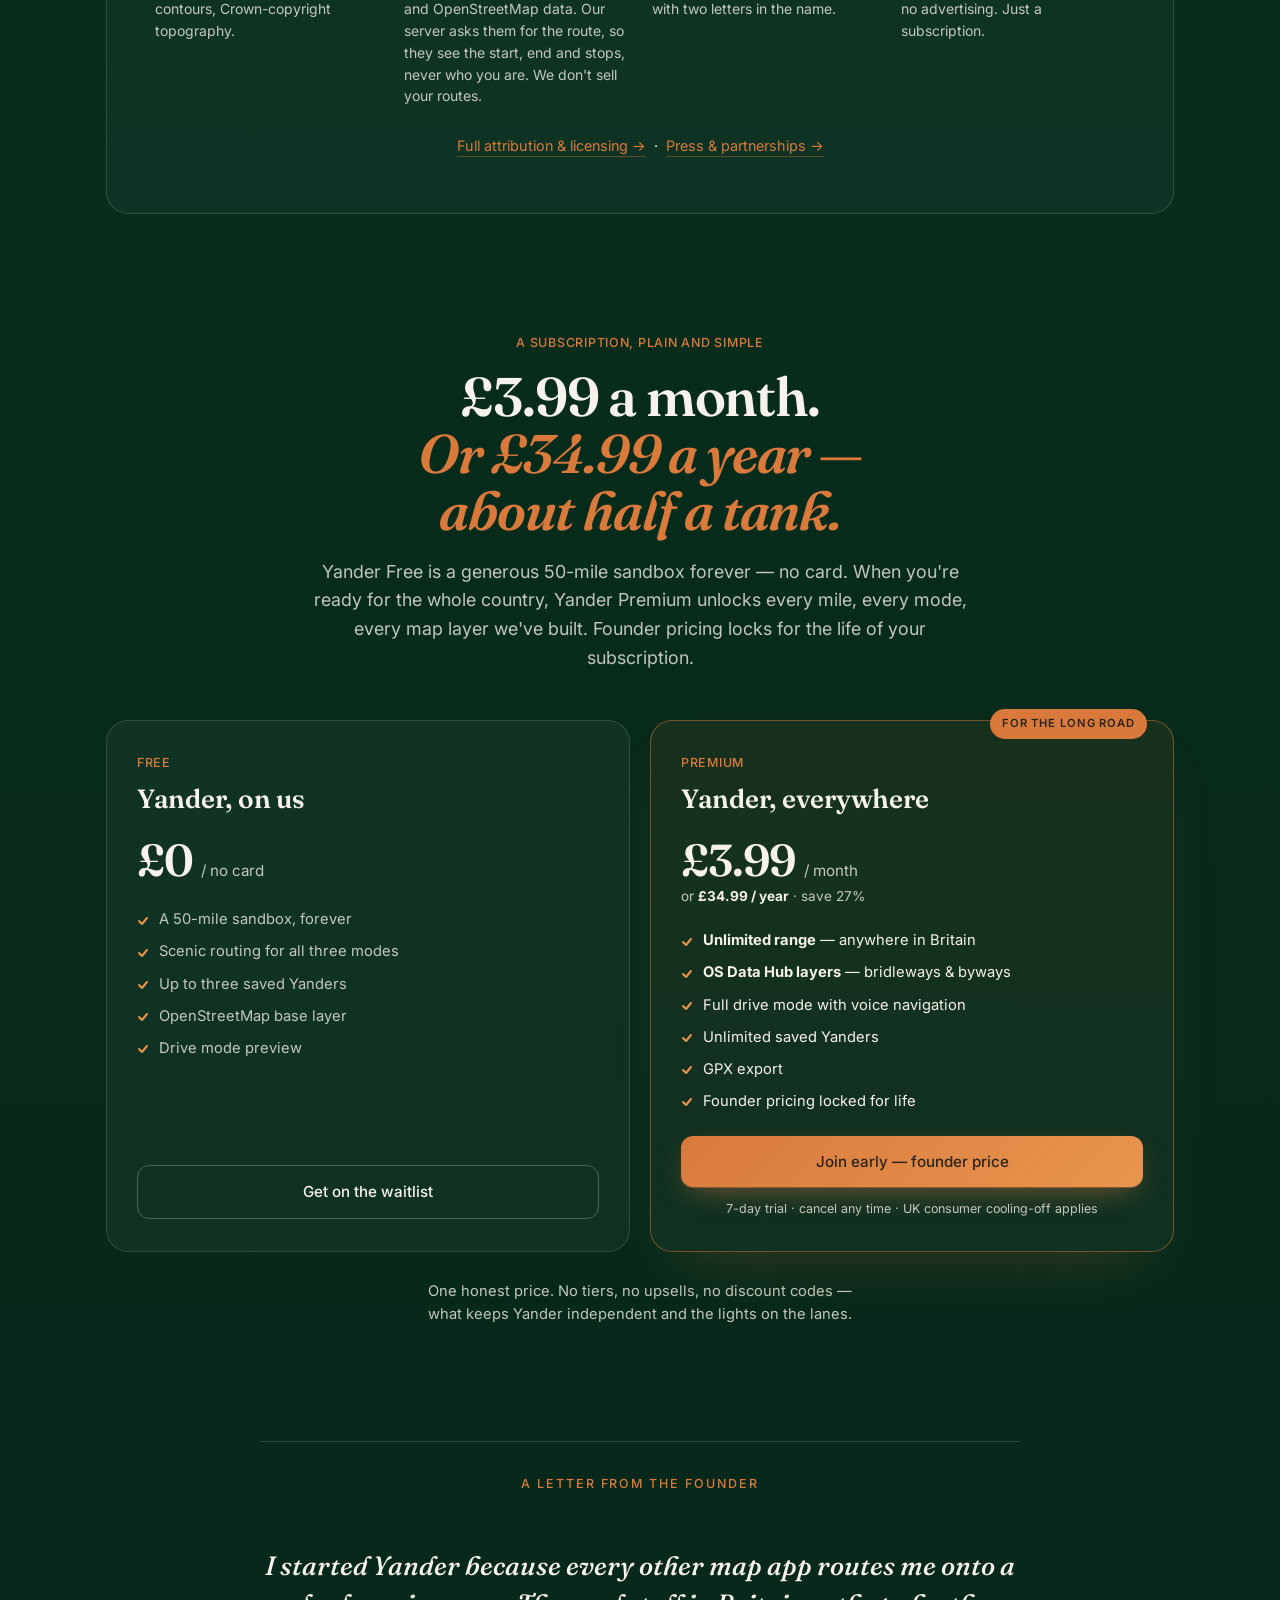
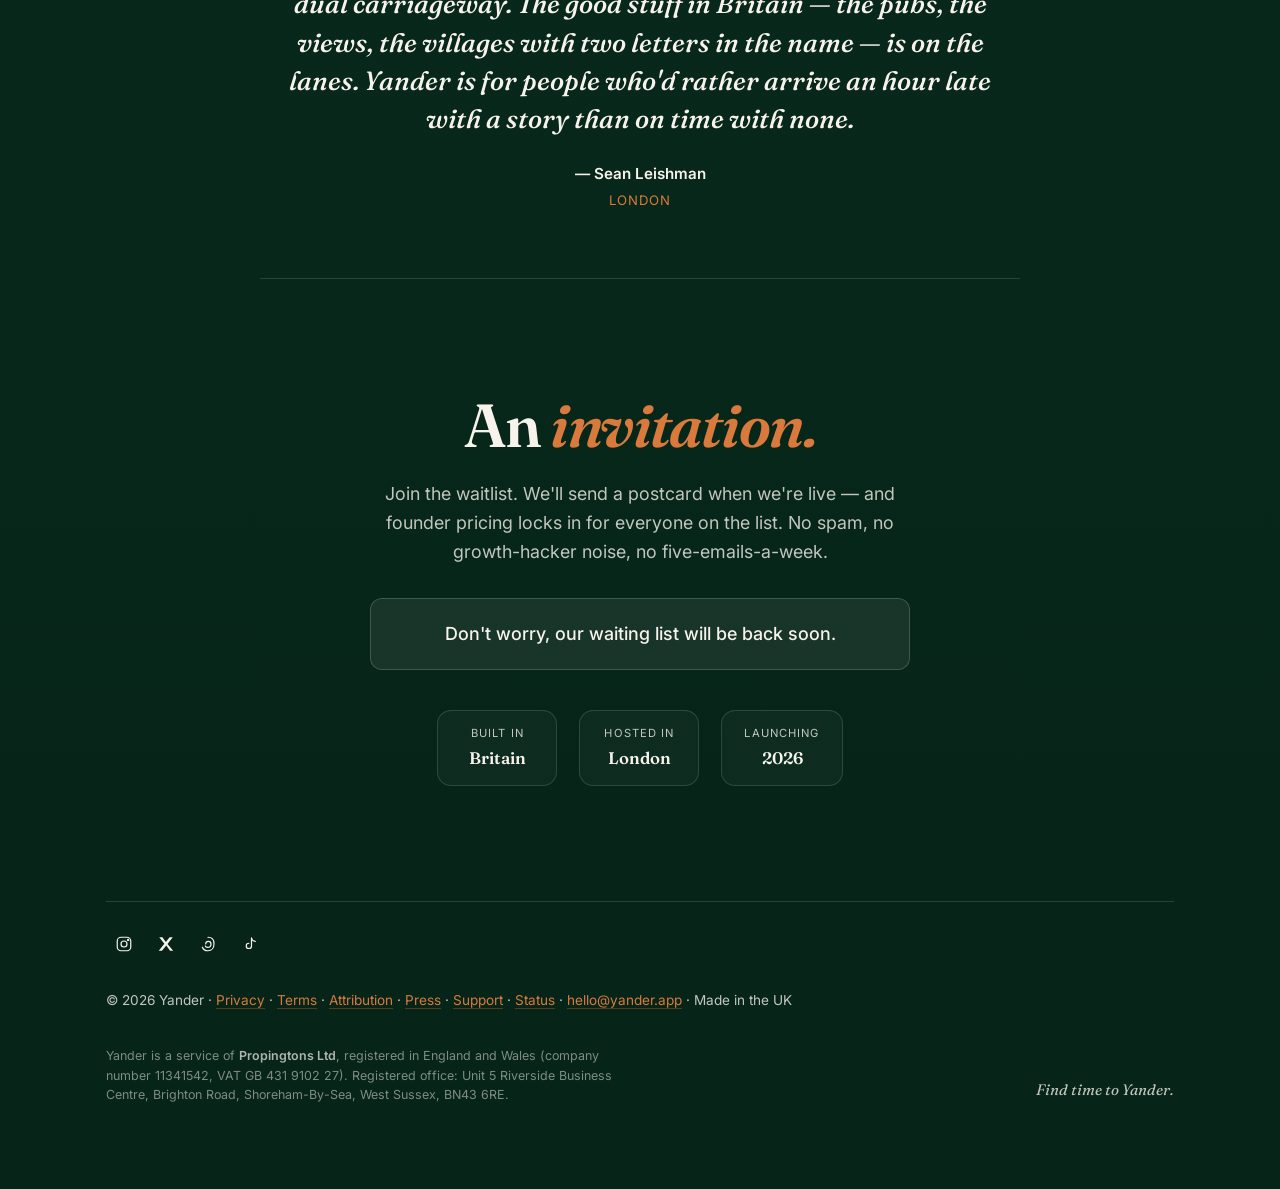
==== commit e9d2aa4e: "Sentry: EU storage in privacy row, cover website errors, sendDefaultPii false Co-authored-by: Perple" ====
--- a/index.html
+++ b/index.html
@@ -653,6 +653,7 @@
         dsn: "https://188f1d1484dcd461d19dea6576488ead@o4511588979310592.ingest.de.sentry.io/4511589018566736",
         environment: "production",
         release: "yander-holding",
+        sendDefaultPii: false,
         tracesSampleRate: 0.1,
         replaysSessionSampleRate: 0,
         replaysOnErrorSampleRate: 0
